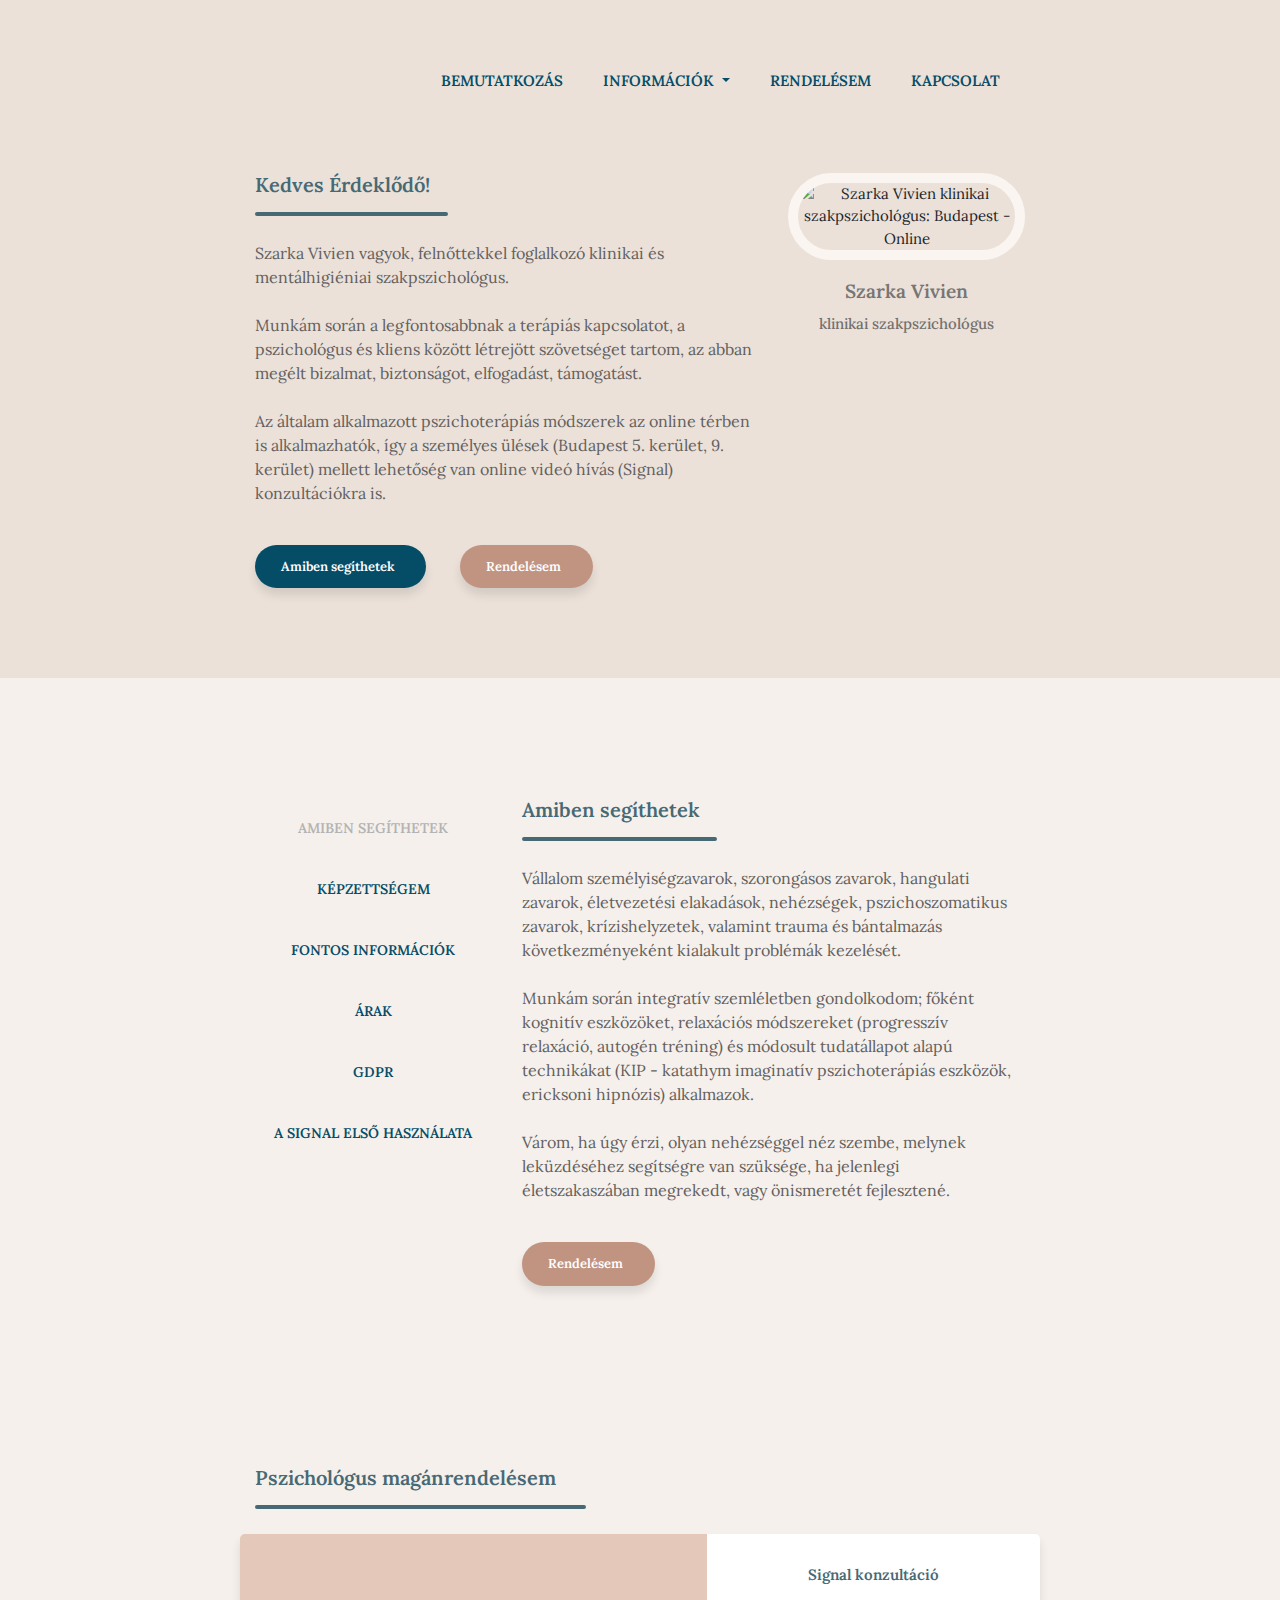
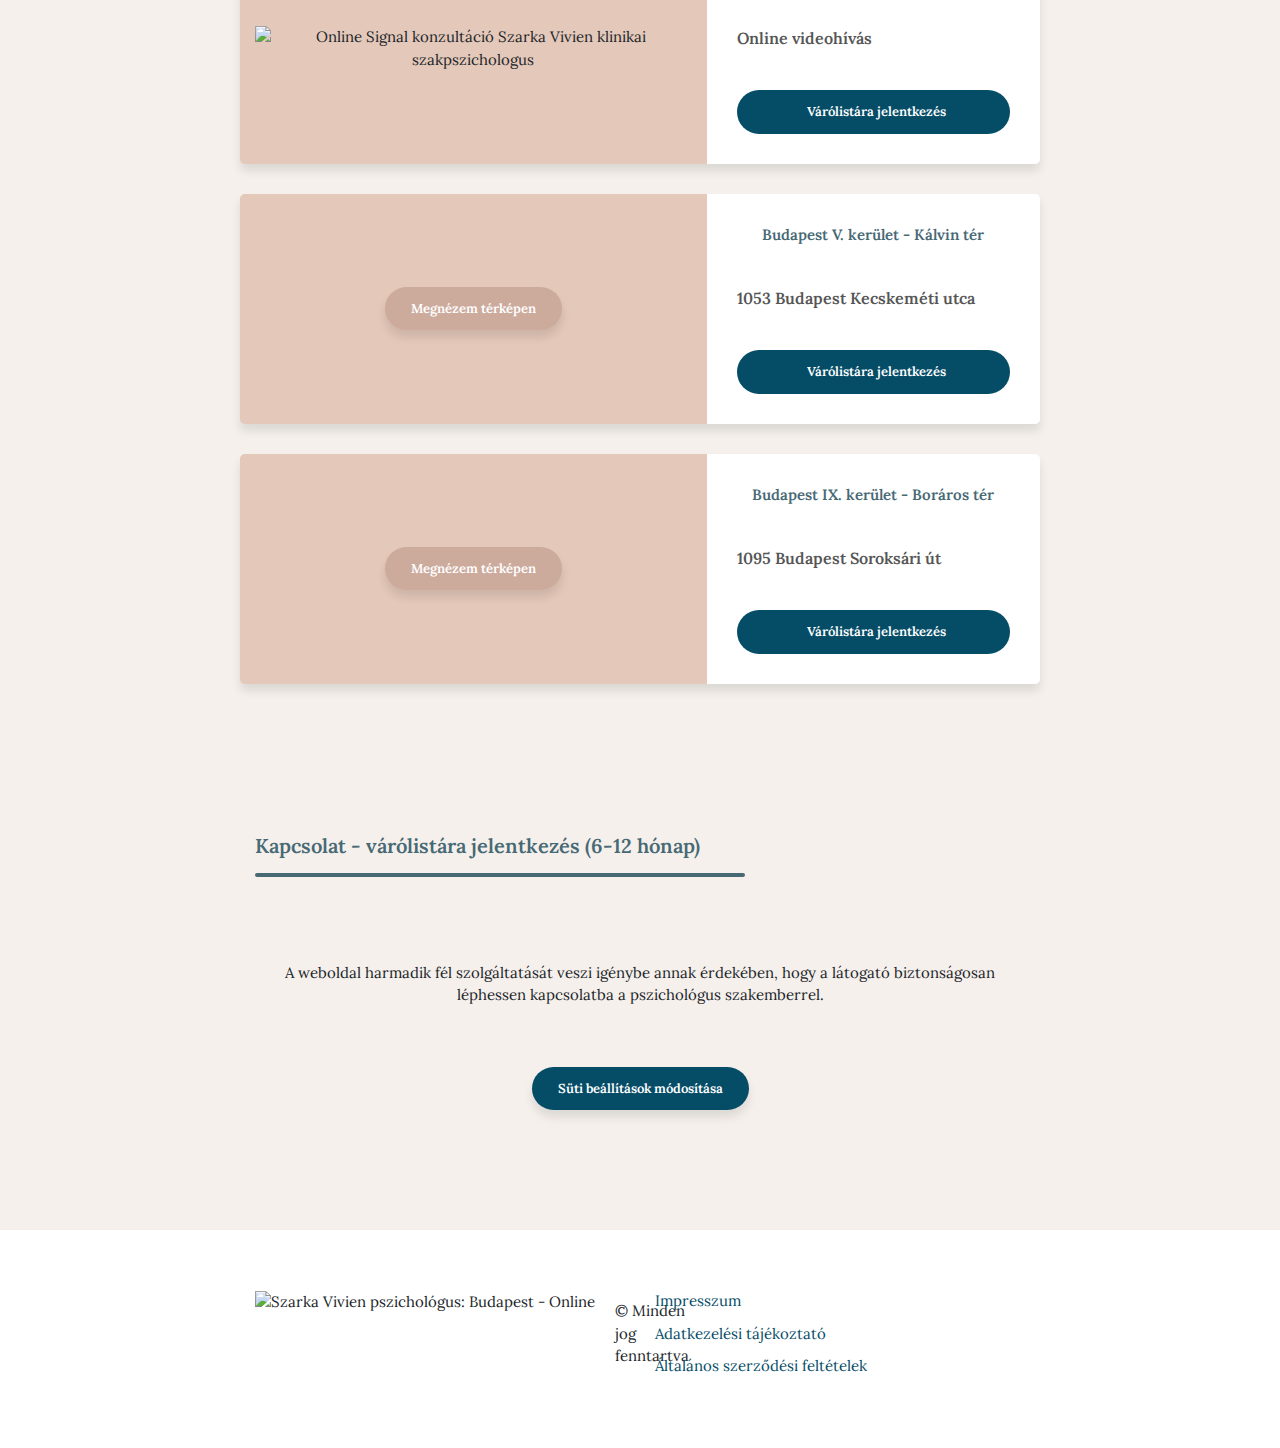
==== index.html @ 71ed97be "fixed signal konzultacio image" ====
<!DOCTYPE html>
<html lang="hu">
    <head>
        <meta charset="UTF-8">
        <meta name="viewport" content="width=device-width, initial-scale=1, maximum-scale=5.0, user-scalable=yes">

        <link rel="icon" href="https://szarkavivien.hu/img/favicon.png?1">
        <link rel="apple-touch-icon" href="https://szarkavivien.hu/img/apple-touch-icon.png">

        <title>Szarka Vivien klinikai szakpszichológus: Online - Budapest</title>
        <meta property="og:url"                content="https://szarkavivien.hu" />
        <meta property="og:type"               content="website" />
        <meta property="og:title"              content="Klinikai szakpszichológus: Online, Budapest V., IX. kerület" />
        <meta property="og:description"        content="Vállalom személyiségzavarok, szorongásos zavarok, hangulati zavarok, életvezetési elakadások, nehézségek, pszichoszomatikus zavarok, krízishelyzetek, valamint trauma és bántalmazás következményeként kialakult problémák kezelését." />
        <meta property="og:image"              content="https://szarkavivien.hu/img/szarka-vivien-klinikai-szakpszichologus.png" />

        <meta name="description" content="Munkám során a legfontosabbnak a terápiás kapcsolatot, a pszichológus és kliens között létrejött szövetséget tartom, az abban megélt bizalmat, biztonságot, elfogadást, támogatást.">

        <!-- link rel="stylesheet" href="https://szarkavivien.hu/css/webpage.css?=1" -->
        <style>
            html {
                font-size: 20px;
                background-color: #F5F0EC;
            }

            body {
                background-color: #F5F0EC!important;
                font-size: 0.75rem!important;
                font-family: 'Lora', serif!important;
            }

            .container {
                max-width: 800px!important;
            }

            .btn {
                font-size: 0.75rem!important;
            }

            .btn-warning {
                color: #ffffff!important;
                background-color: #B98B75!important;
                border: 0!important;
                padding: .6rem 1.3rem!important;
                border-radius: 50px!important;
                font-weight: 600!important;
                position: relative!important;
                z-index: 100;
            }

            .btn-warning:focus {
                box-shadow: 0 0 0 0.2rem rgb(159 131 118 / 50%)!important;
            }


            .btn-primary {
                color: #ffffff!important;
                background-color: #054D67!important;
                border: 0!important;
                padding: .6rem 1.3rem!important;
                border-radius: 50px!important;
                font-weight: 600!important;
                font-size: .65rem!important;
                -webkit-box-shadow: 0px 7px 10px 0px rgba(0,0,0,0.1); 
                box-shadow: 0px 7px 10px 0px rgba(0,0,0,0.1);
                position: relative!important;
                z-index: 100;
            }

            .btn-primary:focus {
                box-shadow: 0 0 0 0.2rem rgb(12 73 96 / 50%)!important;
            }

            .btn-primary object {
                position: relative;
                top: 3px;
                filter: invert(100%) sepia(0%) saturate(7500%) hue-rotate(272deg) brightness(101%) contrast(102%);
            }

            *:focus {
                outline: none!important;
            }

            a object {
                pointer-events: none;
            }

            .btn-secondary {
                color: #ffffff!important;
                background-color: #CCAB9D!important;
                border: 0!important;
                padding: .6rem 1.3rem!important;
                border-radius: 50px!important;
                font-weight: 600!important;
                font-size: .65rem!important;
                -webkit-box-shadow: 0px 7px 10px 0px rgba(0,0,0,0.1); 
                box-shadow: 0px 7px 10px 0px rgba(0,0,0,0.1);
                position: relative!important;
                z-index: 100;
            }

            .btn-secondary.highlighted {
                background-color: #C19482!important;
            }

            .btn-secondary:focus {
                box-shadow: 0 0 0 0.2rem rgb(192 156 141 / 50%)!important;
            }

            .btn-secondary object {
                position: relative;
                top: 3px;
                filter: invert(100%) sepia(0%) saturate(7500%) hue-rotate(272deg) brightness(101%) contrast(102%);
            }


            .available-appointment.alert {
                margin: 0;
                border: 0;
                background-color: #054D67;
                color: #ffffff;
                border-radius: 0;
            }

            .available-appointment.alert a {
                font-size: .65rem!important;
            }

            .available-appointment.alert a object {
                position: relative;
                top: 2px;
                filter: invert(100%) sepia(0%) saturate(7500%) hue-rotate(272deg) brightness(101%) contrast(102%);
            }

            .available-appointment.alert .center-wrapper {
                width: 100%;
            }

            .available-appointment.alert .close,
            .available-appointment.alert .close:hover {
                color: #ffffff;
                padding: 0px;
                position: relative;
            }

            header {
                background-color: #EBE1D9;
            }

            .navbar-light .navbar-toggler {
                color: #054D67!important;
                border: 0!important;
            }

            .navbar-toggler span {
                background-image: url('https://szarkavivien.hu/img/menu.svg')!important;
                width: 26px;
                height: 20px;
                display: block!important;
            }

            .navbar-toggler:focus span,
            .navbar-toggler:focus-visible span {
                opacity: .75;
            }

            .nav-item {
                padding-left: .5rem!important;
                padding-right: .5rem!important;
            }

            .nav-link {
                color: #054D67!important;
                font-weight: 600!important;
                text-transform: uppercase;
                position: relative;
                display: inline-block!important;
            }

            .nav-link.disabled {
                color: #B4B3B2!important;
            }

            .nav-link:focus-visible::before {
                position: absolute;
                bottom: 0;
                left: 0;
                right: 0;
                content: '';
                height: 0.2rem;
                background-color: rgb(12 73 96 / 50%);
                border-radius: 0.1rem;
            }

            .dropdown-menu {
                background-color: #044d67!important;
                border: none!important;
                border-radius: 10px!important;
                -webkit-box-shadow: 0px 7px 10px 0px rgb(0 0 0 / 10%);
                box-shadow: 0px 7px 10px 0px rgb(0 0 0 / 10%);
            }

            .dropdown-menu.show {
                margin-top: 0.5rem;
                margin-bottom: 1rem;
            }

            .dropdown-menu .dropdown-item {
                color: #F5F0EC!important;
                font-weight: 600!important;
                text-transform: uppercase;
                font-size: 0.65rem;
                padding-bottom: .5rem;
                padding-top: .5rem;
            }

            .dropdown-menu .dropdown-item:active,
            .dropdown-menu .dropdown-item:hover,
            .dropdown-menu .dropdown-item:focus {
                color: #044d67!important;
                background-color: #F5F0EC!important;
            }

            h2 {
                font-size: 1rem!important;
                color: #476974;
                font-weight: 600!important;
                display: inline-block;
                margin-bottom: 1rem!important;
            }

            h2::after {
                content: ' ';
                background-color: #476974;
                height: 4px;
                width: 110%;
                border-radius: 2px;
                display: inline-block;
            }

            h2::after {
                content: ' ';
                background-color: #476974;
                height: 4px;
                width: 110%;
                border-radius: 2px;
                display: inline-block;
            }

            h1 {
                font-size: 0.95rem!important;
                color: #787573;
                font-weight: 600!important;
                display: inline-block;
                margin-bottom: .5rem!important;
            }

            h3 {
                font-size: 0.75rem!important;
                color: #73706E;
                font-weight: 500!important;
                display: inline-block;
                margin-bottom: 1rem!important;
            }

            .intro p {
                white-space: break-spaces;
                color: #63605E!important;
                font-size: 0.8rem!important;
            }

            .intro .profile {
                text-align: center;
            }

            .intro img {
                border-radius: 200px;
                border: 10px solid #FAF5F1;
                margin-bottom: 1rem;
            }

            @media (max-width: 440px) {
                .intro a[href="#rendelesem"] {
                    margin-top: 0!important;
                }
            }

            .relative {
                z-index: 1 !important;
                position: relative;
            }

            #bemutatkozas::before {
                content: '';
                background-image: url('https://szarkavivien.hu/img/szarka-vivien-pszichologus-budapest-online-logo.svg');
                background-size: contain;
                background-position: center;
                background-repeat: no-repeat;
                opacity: 0.033;
                position: absolute;
                top: 0;
                left: 0;
                width: 100%;
                height: 100%;
                z-index: 0;
                filter: grayscale(100%);
            }

            .infos p {
                white-space: break-spaces;
                color: #63605E!important;
                font-size: 0.8rem!important;
            }

            .available-appointment-info {
                color: #5BA65E!important;
                font-size: 0.6rem;
                font-weight: 600;
                padding: .6rem 1.3rem!important;
                display: inline-block;
                overflow: hidden;
            }

            .available-appointment-info object {
                position: relative;
                top: 2px;
                filter: invert(58%) sepia(68%) saturate(304%) hue-rotate(73deg) brightness(86%) contrast(89%);
            }

            .infos .navbar-nav {
                text-align: center;
                font-size: 0.7rem;
            }

            .infos .nav-link {
                padding-top: 1rem;
                padding-bottom: 1rem;
            }

            .btn-offices {
                margin-bottom: 60px;
            }

            @media (min-width: 768px) {
                .offices-row {
                    display: block!important;
                }

                .offices-row .col-12 {
                    display: inline!important;
                }
            }

            @media (max-width: 767px) {

                .infos {
                    margin-left: -30px!important;
                    margin-right: -30px!important;
                    padding-left: 0px;
                    padding-right: 0px;
                }

                .info-nav-container {
                    z-index: 20;
                    width: auto!important;
                    max-width: unset!important;
                    overflow-y: hidden;
                    overflow-x: auto;
                    white-space: nowrap;
                    padding-left: 15px!important;
                    padding-right: 15px!important;
                }

                .infos .navbar-nav {
                    display: block;
                    width: auto!important;
                    max-width: unset!important;
                }

                .infos .nav-item {
                    display: inline-block!important;
                    padding-left: 15px!important;
                    padding-right: 15px!important;
                }

                .infos .nav-item:last-child {
                    padding-right: 30px!important;
                }

                .info-container {
                    padding-left: 30px!important;
                    padding-right: 30px!important;
                    z-index: 10;
                }


                .btn-offices {
                    margin-bottom: 20px!important;
                }

                .available-appointment-info {
                    padding-left: 0!important;
                }

                .info-content {
                    margin-top: -200px;
                    padding-top: 200px!important;
                }

                .office > div:first-child {
                    min-height: 200px;
                }

                .office {
                    margin-left: 0!important;
                    margin-right: 0!important;
                }

                #cookieConsentChangeForContact {
                    margin-left: -30px;
                    margin-right: -30px;
                }

                #profile-picture {
                    width: 80%!important;
                    height: auto!important;
                    max-width: 260px!important;
                }
            }

            .info-content {
                margin-top: -60px;
                padding-top: 60px!important;
            }

            .white-space-normal {
                white-space: normal !important;
            }

            .info-content h3 {
                font-size: .9rem!important;
                color: #a97c6a;
                font-weight: 600!important;
                display: inline-block;
                margin-bottom: 1rem!important;
            }

            .map {
                background-size: cover;
                text-align: center;
            }

            .map-v {
                background-image: url(https://szarkavivien.hu/img/kalvin-pszichologus-rendelo-budapest-v-ker-szarka-vivien.webp?1);
            }

            .map-ix {
                background-image: url(https://szarkavivien.hu/img/boraros-pszichologus-rendelo-budapest-ix-ker-szarka-vivien.webp?1);
            }

            .map > div {
                background-color: rgba(212,159,134,0.5);
            }

            .office {
                -webkit-box-shadow: 0px 7px 10px 0px rgba(0,0,0,0.1); 
                box-shadow: 0px 7px 10px 0px rgba(0,0,0,0.1);
                border-radius: 5px;
                overflow: hidden;
            }

            .office-details {
                background-color: #ffffff;
                padding: 30px!important;
            }

            .office-locality {
                color: #476974;
                font-weight: 600;
                text-align: center;
                padding-bottom: 2rem;
            }

            .office-address {
                color: #555555;
                font-size: .8rem;
                font-weight: 600;
                padding-bottom: .5rem;
            }

            .office .available {
                color: #5BA65E!important;
                font-size: 0.6rem;
                font-weight: 600;
                display: inline-block;
                overflow: hidden;
            }

            .office .available object {
                position: relative;
                top: 2px;
                filter: invert(58%) sepia(68%) saturate(304%) hue-rotate(73deg) brightness(86%) contrast(89%);
            }

            #rendelesem {
                margin-top: -60px;
                padding-top: 60px;
            }

            .office .btn-primary {
                -webkit-box-shadow: none;
                box-shadow: none;
            }

            .kapcsolat {
                position: relative;
            }

            #kapcsolat {
                z-index: 20;
                position: relative;
                margin-top: -60px;
                padding-top: 60px;
            }

            .kapcsolat::after {
                content: '';
                position: absolute;
                bottom: 0;
                left: 0;
                right: 0;
                height: 120px;
                background-color: #F5F0EC;
                z-index: 20;
            }

            @media (max-width: 1000px) {
                .kapcsolat::after {
                    height: 0;
                }
            }

            footer {
                background-color: #ffffff;
            }

            footer a {
                color: #054D67;
            }

            .bottom-0 {
                bottom: 0;
            }
        </style>

        <!-- connect to domain of font files -->
        <link rel="preconnect" href="https://fonts.googleapis.com">
        <link rel="preconnect" href="https://fonts.gstatic.com" crossorigin>

        <!-- link rel="stylesheet" href="https://szarkavivien.hu/css/bootstrap.min.css?=1" -->
        <style>
            @charset "UTF-8"; .input-group-text input[type=checkbox],.input-group-text input[type=radio],.list-group-horizontal>.list-group-item.active,dl,h1,h2,h3,h4,h5,h6,ol,p,ul{margin-top:0}address,dl,ol,p,pre,ul{margin-bottom:1rem}body,caption{text-align:left}dd,label{margin-bottom:.5rem}article,aside,figcaption,figure,footer,header,hgroup,legend,main,nav,section{display:block}address,legend{line-height:inherit}progress,sub,sup{vertical-align:baseline}.navbar-expand .navbar-nav-scroll,button,hr,input{overflow:visible}.img-fluid,.img-thumbnail,legend{max-width:100%}.img-fluid,select.form-control[multiple],select.form-control[size],textarea.form-control{height:auto}.btn.focus,.btn:focus,.form-control:focus{box-shadow:0 0 0 .2rem rgba(0,123,255,.25)}.dropdown-menu,.nav,.navbar-nav{list-style:none}.badge,.dropdown-header,.dropdown-item,.dropdown-toggle,.input-group-text,.navbar-brand,.progress-bar{white-space:nowrap}:root{--blue:#007bff;--indigo:#6610f2;--purple:#6f42c1;--pink:#e83e8c;--red:#dc3545;--orange:#fd7e14;--yellow:#ffc107;--green:#28a745;--teal:#20c997;--cyan:#17a2b8;--white:#fff;--gray:#6c757d;--gray-dark:#343a40;--primary:#007bff;--secondary:#6c757d;--success:#28a745;--info:#17a2b8;--warning:#ffc107;--danger:#dc3545;--light:#f8f9fa;--dark:#343a40;--breakpoint-xs:0;--breakpoint-sm:576px;--breakpoint-md:768px;--breakpoint-lg:992px;--breakpoint-xl:1200px;--font-family-sans-serif:-apple-system,BlinkMacSystemFont,"Segoe UI",Roboto,"Helvetica Neue",Arial,"Noto Sans","Liberation Sans",sans-serif,"Apple Color Emoji","Segoe UI Emoji","Segoe UI Symbol","Noto Color Emoji";--font-family-monospace:SFMono-Regular,Menlo,Monaco,Consolas,"Liberation Mono","Courier New",monospace}*,::after,::before{box-sizing:border-box}html{font-family:sans-serif;line-height:1.15;-webkit-text-size-adjust:100%;-webkit-tap-highlight-color:transparent}body{margin:0;font-size:1rem;font-weight:400;line-height:1.5;color:#212529;background-color:#fff}.alert-link,dt,kbd kbd{font-weight:700}[tabindex="-1"]:focus:not(:focus-visible){outline:0!important}abbr[data-original-title],abbr[title]{text-decoration:underline;text-decoration:underline dotted;cursor:help;border-bottom:0;text-decoration-skip-ink:none}.btn:not(:disabled):not(.disabled),[role=button],[type=button]:not(:disabled),[type=reset]:not(:disabled),[type=submit]:not(:disabled),button:not(:disabled),summary{cursor:pointer}address{font-style:normal}.btn-group-toggle>.btn,.btn-group-toggle>.btn-group>.btn,.card-text:last-child,.form-check-label,ol ol,ol ul,ul ol,ul ul{margin-bottom:0}dd{margin-left:0}blockquote,figure{margin:0 0 1rem}b,strong{font-weight:bolder}sub,sup{position:relative;font-size:75%;line-height:0}.btn,img,svg{vertical-align:middle}sub{bottom:-.25em}sup{top:-.5em}a{color:#007bff;text-decoration:none;background-color:transparent}.btn-link:hover,a:hover{color:#0056b3;text-decoration:underline}.btn-link,.btn:hover{text-decoration:none}a:not([href]):not([class]),a:not([href]):not([class]):hover{color:inherit;text-decoration:none}code,kbd,pre,samp{font-family:SFMono-Regular,Menlo,Monaco,Consolas,"Liberation Mono","Courier New",monospace;font-size:1em}pre{margin-top:0;overflow:auto;-ms-overflow-style:scrollbar}img{border-style:none}svg{overflow:hidden}table{border-collapse:collapse}caption{padding-top:.75rem;padding-bottom:.75rem;color:#6c757d;caption-side:bottom}th{text-align:inherit;text-align:-webkit-match-parent}label{display:inline-block}.list-group-flush,button{border-radius:0}.custom-range:focus,button:focus:not(:focus-visible){outline:0}button,input,optgroup,select,textarea{margin:0;font-family:inherit;font-size:inherit;line-height:inherit}button,select{text-transform:none}select{word-wrap:normal}.card,code{word-wrap:break-word}[type=button],[type=reset],[type=submit],button{-webkit-appearance:button}[type=button]::-moz-focus-inner,[type=reset]::-moz-focus-inner,[type=submit]::-moz-focus-inner,button::-moz-focus-inner{padding:0;border-style:none}input[type=checkbox],input[type=radio]{box-sizing:border-box;padding:0}textarea{overflow:auto;resize:vertical}fieldset{min-width:0;padding:0;margin:0;border:0}legend{width:100%;padding:0;margin-bottom:.5rem;font-size:1.5rem;color:inherit;white-space:normal}[type=number]::-webkit-inner-spin-button,[type=number]::-webkit-outer-spin-button{height:auto}[type=search]{outline-offset:-2px;-webkit-appearance:none}[type=search]::-webkit-search-decoration{-webkit-appearance:none}::-webkit-file-upload-button{font:inherit;-webkit-appearance:button}.display-1,.display-2,.display-3,.display-4{line-height:1.2}.custom-range,.custom-select,input[type=date].form-control,input[type=datetime-local].form-control,input[type=month].form-control,input[type=time].form-control{appearance:none}.figure,.list-inline-item,output{display:inline-block}summary{display:list-item}.collapse:not(.show),template{display:none}.d-none,[hidden]{display:none!important}.h1,.h2,.h3,.h4,.h5,.h6,h1,h2,h3,h4,h5,h6{margin-bottom:.5rem;font-weight:500;line-height:1.2}.blockquote,hr{margin-bottom:1rem}.display-1,.display-2,.display-3,.display-4,.lead{font-weight:300}.h1,h1{font-size:2.5rem}.h2,h2{font-size:2rem}.h3,h3{font-size:1.75rem}.h4,h4{font-size:1.5rem}.h5,h5{font-size:1.25rem}.h6,h6{font-size:1rem}.lead{font-size:1.25rem}.display-1{font-size:6rem}.display-2{font-size:5.5rem}.display-3{font-size:4.5rem}.display-4{font-size:3.5rem}.btn,.btn-link,.dropdown-item,.form-control,.small,small{font-weight:400}hr{box-sizing:content-box;height:0;margin-top:1rem;border:0;border-top:1px solid rgba(0,0,0,.1)}.small,small{font-size:80%}code,kbd,pre{font-size:87.5%}.mark,mark{padding:.2em;background-color:#fcf8e3}.list-inline,.list-unstyled{padding-left:0;list-style:none}.bs-popover-auto[x-placement^=left],.bs-popover-left,.list-inline-item:not(:last-child){margin-right:.5rem}.initialism{font-size:90%;text-transform:uppercase}.blockquote{font-size:1.25rem}.blockquote-footer{display:block;font-size:80%;color:#6c757d}.blockquote-footer::before{content:"— "}.img-thumbnail{padding:.25rem;background-color:#fff;border:1px solid #dee2e6;border-radius:.25rem;height:auto}.figure-img{margin-bottom:.5rem;line-height:1}.figure-caption{font-size:90%;color:#6c757d}.alert-heading,a>code,pre code{color:inherit}code{color:#e83e8c}kbd{padding:.2rem .4rem;color:#fff;background-color:#212529;border-radius:.2rem}.table,pre{color:#212529}kbd kbd{padding:0;font-size:100%}pre{display:block}pre code{font-size:inherit;word-break:normal}.pre-scrollable{max-height:340px;overflow-y:scroll}.container,.container-fluid,.container-lg,.container-md,.container-sm,.container-xl{width:100%;padding-right:15px;padding-left:15px;margin-right:auto;margin-left:auto}.row{display:flex;flex-wrap:wrap;margin-right:-15px;margin-left:-15px}.card>hr,.no-gutters{margin-right:0;margin-left:0}.form-control-plaintext.form-control-lg,.form-control-plaintext.form-control-sm,.navbar-nav .nav-link,.no-gutters>.col,.no-gutters>[class*=col-]{padding-right:0;padding-left:0}.col,.col-1,.col-10,.col-11,.col-12,.col-2,.col-3,.col-4,.col-5,.col-6,.col-7,.col-8,.col-9,.col-auto,.col-lg,.col-lg-1,.col-lg-10,.col-lg-11,.col-lg-12,.col-lg-2,.col-lg-3,.col-lg-4,.col-lg-5,.col-lg-6,.col-lg-7,.col-lg-8,.col-lg-9,.col-lg-auto,.col-md,.col-md-1,.col-md-10,.col-md-11,.col-md-12,.col-md-2,.col-md-3,.col-md-4,.col-md-5,.col-md-6,.col-md-7,.col-md-8,.col-md-9,.col-md-auto,.col-sm,.col-sm-1,.col-sm-10,.col-sm-11,.col-sm-12,.col-sm-2,.col-sm-3,.col-sm-4,.col-sm-5,.col-sm-6,.col-sm-7,.col-sm-8,.col-sm-9,.col-sm-auto,.col-xl,.col-xl-1,.col-xl-10,.col-xl-11,.col-xl-12,.col-xl-2,.col-xl-3,.col-xl-4,.col-xl-5,.col-xl-6,.col-xl-7,.col-xl-8,.col-xl-9,.col-xl-auto{position:relative;width:100%;padding-right:15px;padding-left:15px}.col{flex-basis:0;flex-grow:1;max-width:100%}.col-12,.row-cols-1>*{flex:0 0 100%;max-width:100%}.col-6,.row-cols-2>*{flex:0 0 50%;max-width:50%}.col-4,.row-cols-3>*{flex:0 0 33.3333333333%;max-width:33.3333333333%}.col-3,.row-cols-4>*{flex:0 0 25%;max-width:25%}.row-cols-5>*{flex:0 0 20%;max-width:20%}.col-2,.row-cols-6>*{flex:0 0 16.6666666667%;max-width:16.6666666667%}.col-auto{flex:0 0 auto;width:auto;max-width:100%}.col-1{flex:0 0 8.3333333333%;max-width:8.3333333333%}.col-5{flex:0 0 41.6666666667%;max-width:41.6666666667%}.col-7{flex:0 0 58.3333333333%;max-width:58.3333333333%}.col-8{flex:0 0 66.6666666667%;max-width:66.6666666667%}.col-9{flex:0 0 75%;max-width:75%}.col-10{flex:0 0 83.3333333333%;max-width:83.3333333333%}.col-11{flex:0 0 91.6666666667%;max-width:91.6666666667%}.order-first{order:-1}.order-last{order:13}.order-0{order:0}.order-1{order:1}.order-2{order:2}.order-3{order:3}.order-4{order:4}.order-5{order:5}.order-6{order:6}.order-7{order:7}.order-8{order:8}.order-9{order:9}.order-10{order:10}.order-11{order:11}.order-12{order:12}.offset-1{margin-left:8.3333333333%}.offset-2{margin-left:16.6666666667%}.offset-3{margin-left:25%}.offset-4{margin-left:33.3333333333%}.offset-5{margin-left:41.6666666667%}.offset-6{margin-left:50%}.offset-7{margin-left:58.3333333333%}.offset-8{margin-left:66.6666666667%}.offset-9{margin-left:75%}.offset-10{margin-left:83.3333333333%}.offset-11{margin-left:91.6666666667%}.table{width:100%;margin-bottom:1rem}.table td,.table th{padding:.75rem;vertical-align:top;border-top:1px solid #dee2e6}.table thead th{vertical-align:bottom;border-bottom:2px solid #dee2e6}.table tbody+tbody{border-top:2px solid #dee2e6}.table-sm td,.table-sm th{padding:.3rem}.table-bordered,.table-bordered td,.table-bordered th{border:1px solid #dee2e6}.table-bordered thead td,.table-bordered thead th{border-bottom-width:2px}.table-borderless tbody+tbody,.table-borderless td,.table-borderless th,.table-borderless thead th,.table-dark.table-bordered,.table-responsive>.table-bordered{border:0}.table-striped tbody tr:nth-of-type(odd){background-color:rgba(0,0,0,.05)}.table-hover tbody tr:hover{color:#212529;background-color:rgba(0,0,0,.075)}.table-primary,.table-primary>td,.table-primary>th{background-color:#b8daff}.table-primary tbody+tbody,.table-primary td,.table-primary th,.table-primary thead th{border-color:#7abaff}.table-hover .table-primary:hover,.table-hover .table-primary:hover>td,.table-hover .table-primary:hover>th{background-color:#9fcdff}.table-secondary,.table-secondary>td,.table-secondary>th{background-color:#d6d8db}.table-secondary tbody+tbody,.table-secondary td,.table-secondary th,.table-secondary thead th{border-color:#b3b7bb}.table-hover .table-secondary:hover,.table-hover .table-secondary:hover>td,.table-hover .table-secondary:hover>th{background-color:#c8cbcf}.table-success,.table-success>td,.table-success>th{background-color:#c3e6cb}.table-success tbody+tbody,.table-success td,.table-success th,.table-success thead th{border-color:#8fd19e}.table-hover .table-success:hover,.table-hover .table-success:hover>td,.table-hover .table-success:hover>th{background-color:#b1dfbb}.table-info,.table-info>td,.table-info>th{background-color:#bee5eb}.table-info tbody+tbody,.table-info td,.table-info th,.table-info thead th{border-color:#86cfda}.table-hover .table-info:hover,.table-hover .table-info:hover>td,.table-hover .table-info:hover>th{background-color:#abdde5}.table-warning,.table-warning>td,.table-warning>th{background-color:#ffeeba}.table-warning tbody+tbody,.table-warning td,.table-warning th,.table-warning thead th{border-color:#ffdf7e}.table-hover .table-warning:hover,.table-hover .table-warning:hover>td,.table-hover .table-warning:hover>th{background-color:#ffe8a1}.table-danger,.table-danger>td,.table-danger>th{background-color:#f5c6cb}.table-danger tbody+tbody,.table-danger td,.table-danger th,.table-danger thead th{border-color:#ed969e}.table-hover .table-danger:hover,.table-hover .table-danger:hover>td,.table-hover .table-danger:hover>th{background-color:#f1b0b7}.table-light,.table-light>td,.table-light>th{background-color:#fdfdfe}.table-light tbody+tbody,.table-light td,.table-light th,.table-light thead th{border-color:#fbfcfc}.table-hover .table-light:hover,.table-hover .table-light:hover>td,.table-hover .table-light:hover>th{background-color:#ececf6}.table-dark,.table-dark>td,.table-dark>th{background-color:#c6c8ca}.table-dark tbody+tbody,.table-dark td,.table-dark th,.table-dark thead th{border-color:#95999c}.table .thead-dark th,.table-dark td,.table-dark th,.table-dark thead th{border-color:#454d55}.table-hover .table-dark:hover,.table-hover .table-dark:hover>td,.table-hover .table-dark:hover>th{background-color:#b9bbbe}.table-active,.table-active>td,.table-active>th,.table-hover .table-active:hover,.table-hover .table-active:hover>td,.table-hover .table-active:hover>th{background-color:rgba(0,0,0,.075)}.badge-dark,.table .thead-dark th,.table-dark{background-color:#343a40;color:#fff}.table .thead-light th{color:#495057;background-color:#e9ecef;border-color:#dee2e6}.table-dark.table-striped tbody tr:nth-of-type(odd){background-color:rgba(255,255,255,.05)}.table-dark.table-hover tbody tr:hover{color:#fff;background-color:rgba(255,255,255,.075)}.table-responsive{display:block;width:100%;overflow-x:auto;-webkit-overflow-scrolling:touch}.form-control{display:block;width:100%;height:calc(1.5em + .75rem + 2px);padding:.375rem .75rem;font-size:1rem;line-height:1.5;color:#495057;background-color:#fff;background-clip:padding-box;border:1px solid #ced4da;border-radius:.25rem;transition:border-color .15s ease-in-out,box-shadow .15s ease-in-out}.form-control::-ms-expand{background-color:transparent;border:0}.form-control:-moz-focusring{color:transparent;text-shadow:0 0 0 #495057}.form-control:focus{color:#495057;background-color:#fff;border-color:#80bdff;outline:0}.form-control::placeholder{color:#6c757d;opacity:1}.form-control:disabled,.form-control[readonly]{background-color:#e9ecef;opacity:1}select.form-control:focus::-ms-value{color:#495057;background-color:#fff}.btn-block,.form-control-file,.form-control-range{display:block;width:100%}.col-form-label{padding-top:calc(.375rem + 1px);padding-bottom:calc(.375rem + 1px);margin-bottom:0;font-size:inherit;line-height:1.5}.col-form-label-lg{padding-top:calc(.5rem + 1px);padding-bottom:calc(.5rem + 1px);font-size:1.25rem;line-height:1.5}.col-form-label-sm{padding-top:calc(.25rem + 1px);padding-bottom:calc(.25rem + 1px);font-size:.875rem;line-height:1.5}.form-control-plaintext{display:block;width:100%;padding:.375rem 0;margin-bottom:0;font-size:1rem;line-height:1.5;color:#212529;background-color:transparent;border:solid transparent;border-width:1px 0}.form-control-sm{height:calc(1.5em + .5rem + 2px);padding:.25rem .5rem;font-size:.875rem;line-height:1.5;border-radius:.2rem}.form-control-lg{height:calc(1.5em + 1rem + 2px);padding:.5rem 1rem;font-size:1.25rem;line-height:1.5;border-radius:.3rem}.form-group{margin-bottom:1rem}.form-text{display:block;margin-top:.25rem}.form-row{display:flex;flex-wrap:wrap;margin-right:-5px;margin-left:-5px}.form-row>.col,.form-row>[class*=col-]{padding-right:5px;padding-left:5px}.form-check{position:relative;display:block;padding-left:1.25rem}.form-check-input{position:absolute;margin-top:.3rem;margin-left:-1.25rem}.breadcrumb-item.active,.custom-control-input:disabled~.custom-control-label,.custom-control-input[disabled]~.custom-control-label,.form-check-input:disabled~.form-check-label,.form-check-input[disabled]~.form-check-label{color:#6c757d}.form-check-inline{display:inline-flex;align-items:center;padding-left:0;margin-right:.75rem}.invalid-tooltip,.valid-tooltip{position:absolute;z-index:5;display:none;max-width:100%;padding:.25rem .5rem;border-radius:.25rem;line-height:1.5;top:100%;left:0}.form-check-inline .form-check-input{position:static;margin-top:0;margin-right:.3125rem;margin-left:0}.valid-feedback{display:none;width:100%;margin-top:.25rem;font-size:80%;color:#28a745}.valid-tooltip{margin-top:.1rem;font-size:.875rem;color:#fff;background-color:rgba(40,167,69,.9)}.form-row>.col>.invalid-tooltip,.form-row>.col>.valid-tooltip,.form-row>[class*=col-]>.invalid-tooltip,.form-row>[class*=col-]>.valid-tooltip{left:5px}.is-valid~.valid-feedback,.is-valid~.valid-tooltip,.was-validated :valid~.valid-feedback,.was-validated :valid~.valid-tooltip{display:block}.form-control.is-valid,.was-validated .form-control:valid{border-color:#28a745;padding-right:calc(1.5em + .75rem);background-image:url("data:image/svg+xml,%3csvg xmlns='http://www.w3.org/2000/svg' width='8' height='8' viewBox='0 0 8 8'%3e%3cpath fill='%2328a745' d='M2.3 6.73L.6 4.53c-.4-1.04.46-1.4 1.1-.8l1.1 1.4 3.4-3.8c.6-.63 1.6-.27 1.2.7l-4 4.6c-.43.5-.8.4-1.1.1z'/%3e%3c/svg%3e");background-repeat:no-repeat;background-position:right calc(.375em + .1875rem) center;background-size:calc(.75em + .375rem) calc(.75em + .375rem)}.form-control.is-valid:focus,.was-validated .form-control:valid:focus{border-color:#28a745;box-shadow:0 0 0 .2rem rgba(40,167,69,.25)}.was-validated textarea.form-control:valid,textarea.form-control.is-valid{padding-right:calc(1.5em + .75rem);background-position:top calc(.375em + .1875rem) right calc(.375em + .1875rem)}.custom-select.is-valid,.was-validated .custom-select:valid{border-color:#28a745;padding-right:calc(.75em + 2.3125rem);background:url("data:image/svg+xml,%3csvg xmlns='http://www.w3.org/2000/svg' width='4' height='5' viewBox='0 0 4 5'%3e%3cpath fill='%23343a40' d='M2 0L0 2h4zm0 5L0 3h4z'/%3e%3c/svg%3e") right .75rem center/8px 10px no-repeat,url("data:image/svg+xml,%3csvg xmlns='http://www.w3.org/2000/svg' width='8' height='8' viewBox='0 0 8 8'%3e%3cpath fill='%2328a745' d='M2.3 6.73L.6 4.53c-.4-1.04.46-1.4 1.1-.8l1.1 1.4 3.4-3.8c.6-.63 1.6-.27 1.2.7l-4 4.6c-.43.5-.8.4-1.1.1z'/%3e%3c/svg%3e") center right 1.75rem/calc(.75em + .375rem) calc(.75em + .375rem) no-repeat #fff}.custom-select.is-valid:focus,.was-validated .custom-select:valid:focus{border-color:#28a745;box-shadow:0 0 0 .2rem rgba(40,167,69,.25)}.form-check-input.is-valid~.form-check-label,.was-validated .form-check-input:valid~.form-check-label{color:#28a745}.form-check-input.is-valid~.valid-feedback,.form-check-input.is-valid~.valid-tooltip,.was-validated .form-check-input:valid~.valid-feedback,.was-validated .form-check-input:valid~.valid-tooltip{display:block}.custom-control-input.is-valid~.custom-control-label,.was-validated .custom-control-input:valid~.custom-control-label{color:#28a745}.custom-control-input.is-valid~.custom-control-label::before,.was-validated .custom-control-input:valid~.custom-control-label::before{border-color:#28a745}.custom-control-input.is-valid:checked~.custom-control-label::before,.was-validated .custom-control-input:valid:checked~.custom-control-label::before{border-color:#34ce57;background-color:#34ce57}.custom-control-input.is-valid:focus~.custom-control-label::before,.was-validated .custom-control-input:valid:focus~.custom-control-label::before{box-shadow:0 0 0 .2rem rgba(40,167,69,.25)}.custom-control-input.is-valid:focus:not(:checked)~.custom-control-label::before,.was-validated .custom-control-input:valid:focus:not(:checked)~.custom-control-label::before{border-color:#28a745}.custom-file-input.is-valid~.custom-file-label,.was-validated .custom-file-input:valid~.custom-file-label{border-color:#28a745}.custom-file-input.is-valid:focus~.custom-file-label,.was-validated .custom-file-input:valid:focus~.custom-file-label{border-color:#28a745;box-shadow:0 0 0 .2rem rgba(40,167,69,.25)}.invalid-feedback{display:none;width:100%;margin-top:.25rem;font-size:80%;color:#dc3545}.invalid-tooltip{margin-top:.1rem;font-size:.875rem;color:#fff;background-color:rgba(220,53,69,.9)}.carousel,.collapsing,.dropdown,.dropleft,.dropright,.dropup{position:relative}.is-invalid~.invalid-feedback,.is-invalid~.invalid-tooltip,.was-validated :invalid~.invalid-feedback,.was-validated :invalid~.invalid-tooltip{display:block}.form-control.is-invalid,.was-validated .form-control:invalid{border-color:#dc3545;padding-right:calc(1.5em + .75rem);background-image:url("data:image/svg+xml,%3csvg xmlns='http://www.w3.org/2000/svg' width='12' height='12' fill='none' stroke='%23dc3545' viewBox='0 0 12 12'%3e%3ccircle cx='6' cy='6' r='4.5'/%3e%3cpath stroke-linejoin='round' d='M5.8 3.6h.4L6 6.5z'/%3e%3ccircle cx='6' cy='8.2' r='.6' fill='%23dc3545' stroke='none'/%3e%3c/svg%3e");background-repeat:no-repeat;background-position:right calc(.375em + .1875rem) center;background-size:calc(.75em + .375rem) calc(.75em + .375rem)}.form-control.is-invalid:focus,.was-validated .form-control:invalid:focus{border-color:#dc3545;box-shadow:0 0 0 .2rem rgba(220,53,69,.25)}.was-validated textarea.form-control:invalid,textarea.form-control.is-invalid{padding-right:calc(1.5em + .75rem);background-position:top calc(.375em + .1875rem) right calc(.375em + .1875rem)}.custom-select.is-invalid,.was-validated .custom-select:invalid{border-color:#dc3545;padding-right:calc(.75em + 2.3125rem);background:url("data:image/svg+xml,%3csvg xmlns='http://www.w3.org/2000/svg' width='4' height='5' viewBox='0 0 4 5'%3e%3cpath fill='%23343a40' d='M2 0L0 2h4zm0 5L0 3h4z'/%3e%3c/svg%3e") right .75rem center/8px 10px no-repeat,url("data:image/svg+xml,%3csvg xmlns='http://www.w3.org/2000/svg' width='12' height='12' fill='none' stroke='%23dc3545' viewBox='0 0 12 12'%3e%3ccircle cx='6' cy='6' r='4.5'/%3e%3cpath stroke-linejoin='round' d='M5.8 3.6h.4L6 6.5z'/%3e%3ccircle cx='6' cy='8.2' r='.6' fill='%23dc3545' stroke='none'/%3e%3c/svg%3e") center right 1.75rem/calc(.75em + .375rem) calc(.75em + .375rem) no-repeat #fff}.custom-select.is-invalid:focus,.was-validated .custom-select:invalid:focus{border-color:#dc3545;box-shadow:0 0 0 .2rem rgba(220,53,69,.25)}.form-check-input.is-invalid~.form-check-label,.was-validated .form-check-input:invalid~.form-check-label{color:#dc3545}.form-check-input.is-invalid~.invalid-feedback,.form-check-input.is-invalid~.invalid-tooltip,.was-validated .form-check-input:invalid~.invalid-feedback,.was-validated .form-check-input:invalid~.invalid-tooltip{display:block}.custom-control-input.is-invalid~.custom-control-label,.was-validated .custom-control-input:invalid~.custom-control-label{color:#dc3545}.custom-control-input.is-invalid~.custom-control-label::before,.was-validated .custom-control-input:invalid~.custom-control-label::before{border-color:#dc3545}.custom-control-input.is-invalid:checked~.custom-control-label::before,.was-validated .custom-control-input:invalid:checked~.custom-control-label::before{border-color:#e4606d;background-color:#e4606d}.custom-checkbox .custom-control-input:disabled:checked~.custom-control-label::before,.custom-radio .custom-control-input:disabled:checked~.custom-control-label::before,.custom-switch .custom-control-input:disabled:checked~.custom-control-label::before{background-color:rgba(0,123,255,.5)}.custom-control-input.is-invalid:focus~.custom-control-label::before,.was-validated .custom-control-input:invalid:focus~.custom-control-label::before{box-shadow:0 0 0 .2rem rgba(220,53,69,.25)}.custom-control-input.is-invalid:focus:not(:checked)~.custom-control-label::before,.was-validated .custom-control-input:invalid:focus:not(:checked)~.custom-control-label::before{border-color:#dc3545}.custom-file-input.is-invalid~.custom-file-label,.was-validated .custom-file-input:invalid~.custom-file-label{border-color:#dc3545}.custom-file-input.is-invalid:focus~.custom-file-label,.was-validated .custom-file-input:invalid:focus~.custom-file-label{border-color:#dc3545;box-shadow:0 0 0 .2rem rgba(220,53,69,.25)}.form-inline{display:flex;flex-flow:row wrap;align-items:center}.btn-group-vertical>.btn,.btn-group-vertical>.btn-group,.form-inline .form-check,input[type=button].btn-block,input[type=reset].btn-block,input[type=submit].btn-block{width:100%}.btn{display:inline-block;color:#212529;text-align:center;user-select:none;background-color:transparent;border:1px solid transparent;padding:.375rem .75rem;font-size:1rem;line-height:1.5;border-radius:.25rem;transition:color .15s ease-in-out,background-color .15s ease-in-out,border-color .15s ease-in-out,box-shadow .15s ease-in-out}.btn:hover{color:#212529}.btn.focus,.btn:focus{outline:0}.btn-primary.focus,.btn-primary:focus,.btn-primary:not(:disabled):not(.disabled).active:focus,.btn-primary:not(:disabled):not(.disabled):active:focus,.show>.btn-primary.dropdown-toggle:focus{box-shadow:0 0 0 .2rem rgba(38,143,255,.5)}.btn.disabled,.btn:disabled{opacity:.65}a.btn.disabled,a.close.disabled,fieldset:disabled a.btn{pointer-events:none}.btn-outline-primary:hover,.btn-outline-primary:not(:disabled):not(.disabled).active,.btn-outline-primary:not(:disabled):not(.disabled):active,.btn-primary,.btn-primary.disabled,.btn-primary:disabled,.show>.btn-outline-primary.dropdown-toggle{color:#fff;background-color:#007bff;border-color:#007bff}.btn-primary.focus,.btn-primary:focus,.btn-primary:hover{background-color:#0069d9;border-color:#0062cc;color:#fff}.btn-primary:not(:disabled):not(.disabled).active,.btn-primary:not(:disabled):not(.disabled):active,.show>.btn-primary.dropdown-toggle{color:#fff;background-color:#0062cc;border-color:#005cbf}.btn-secondary.focus,.btn-secondary:focus,.btn-secondary:not(:disabled):not(.disabled).active:focus,.btn-secondary:not(:disabled):not(.disabled):active:focus,.show>.btn-secondary.dropdown-toggle:focus{box-shadow:0 0 0 .2rem rgba(130,138,145,.5)}.btn-outline-secondary:hover,.btn-outline-secondary:not(:disabled):not(.disabled).active,.btn-outline-secondary:not(:disabled):not(.disabled):active,.btn-secondary,.btn-secondary.disabled,.btn-secondary:disabled,.show>.btn-outline-secondary.dropdown-toggle{color:#fff;background-color:#6c757d;border-color:#6c757d}.btn-secondary.focus,.btn-secondary:focus,.btn-secondary:hover{background-color:#5a6268;border-color:#545b62;color:#fff}.btn-secondary:not(:disabled):not(.disabled).active,.btn-secondary:not(:disabled):not(.disabled):active,.show>.btn-secondary.dropdown-toggle{color:#fff;background-color:#545b62;border-color:#4e555b}.btn-success.focus,.btn-success:focus,.btn-success:not(:disabled):not(.disabled).active:focus,.btn-success:not(:disabled):not(.disabled):active:focus,.show>.btn-success.dropdown-toggle:focus{box-shadow:0 0 0 .2rem rgba(72,180,97,.5)}.btn-outline-success:hover,.btn-outline-success:not(:disabled):not(.disabled).active,.btn-outline-success:not(:disabled):not(.disabled):active,.btn-success,.btn-success.disabled,.btn-success:disabled,.show>.btn-outline-success.dropdown-toggle{color:#fff;background-color:#28a745;border-color:#28a745}.btn-success.focus,.btn-success:focus,.btn-success:hover{background-color:#218838;border-color:#1e7e34;color:#fff}.btn-success:not(:disabled):not(.disabled).active,.btn-success:not(:disabled):not(.disabled):active,.show>.btn-success.dropdown-toggle{color:#fff;background-color:#1e7e34;border-color:#1c7430}.btn-info.focus,.btn-info:focus,.btn-info:not(:disabled):not(.disabled).active:focus,.btn-info:not(:disabled):not(.disabled):active:focus,.show>.btn-info.dropdown-toggle:focus{box-shadow:0 0 0 .2rem rgba(58,176,195,.5)}.btn-info,.btn-info.disabled,.btn-info:disabled,.btn-outline-info:hover,.btn-outline-info:not(:disabled):not(.disabled).active,.btn-outline-info:not(:disabled):not(.disabled):active,.show>.btn-outline-info.dropdown-toggle{color:#fff;background-color:#17a2b8;border-color:#17a2b8}.btn-info.focus,.btn-info:focus,.btn-info:hover{background-color:#138496;border-color:#117a8b;color:#fff}.btn-info:not(:disabled):not(.disabled).active,.btn-info:not(:disabled):not(.disabled):active,.show>.btn-info.dropdown-toggle{color:#fff;background-color:#117a8b;border-color:#10707f}.btn-warning.focus,.btn-warning:focus,.btn-warning:not(:disabled):not(.disabled).active:focus,.btn-warning:not(:disabled):not(.disabled):active:focus,.show>.btn-warning.dropdown-toggle:focus{box-shadow:0 0 0 .2rem rgba(222,170,12,.5)}.btn-outline-warning:hover,.btn-outline-warning:not(:disabled):not(.disabled).active,.btn-outline-warning:not(:disabled):not(.disabled):active,.btn-warning,.btn-warning.disabled,.btn-warning:disabled,.show>.btn-outline-warning.dropdown-toggle{color:#212529;background-color:#ffc107;border-color:#ffc107}.btn-warning.focus,.btn-warning:focus,.btn-warning:hover{background-color:#e0a800;border-color:#d39e00;color:#212529}.btn-warning:not(:disabled):not(.disabled).active,.btn-warning:not(:disabled):not(.disabled):active,.show>.btn-warning.dropdown-toggle{color:#212529;background-color:#d39e00;border-color:#c69500}.btn-danger.focus,.btn-danger:focus,.btn-danger:not(:disabled):not(.disabled).active:focus,.btn-danger:not(:disabled):not(.disabled):active:focus,.show>.btn-danger.dropdown-toggle:focus{box-shadow:0 0 0 .2rem rgba(225,83,97,.5)}.btn-danger,.btn-danger.disabled,.btn-danger:disabled,.btn-outline-danger:hover,.btn-outline-danger:not(:disabled):not(.disabled).active,.btn-outline-danger:not(:disabled):not(.disabled):active,.show>.btn-outline-danger.dropdown-toggle{color:#fff;background-color:#dc3545;border-color:#dc3545}.btn-danger.focus,.btn-danger:focus,.btn-danger:hover{background-color:#c82333;border-color:#bd2130;color:#fff}.btn-danger:not(:disabled):not(.disabled).active,.btn-danger:not(:disabled):not(.disabled):active,.show>.btn-danger.dropdown-toggle{color:#fff;background-color:#bd2130;border-color:#b21f2d}.btn-light.focus,.btn-light:focus,.btn-light:not(:disabled):not(.disabled).active:focus,.btn-light:not(:disabled):not(.disabled):active:focus,.show>.btn-light.dropdown-toggle:focus{box-shadow:0 0 0 .2rem rgba(216,217,219,.5)}.btn-light,.btn-light.disabled,.btn-light:disabled,.btn-outline-light:hover,.btn-outline-light:not(:disabled):not(.disabled).active,.btn-outline-light:not(:disabled):not(.disabled):active,.show>.btn-outline-light.dropdown-toggle{color:#212529;background-color:#f8f9fa;border-color:#f8f9fa}.btn-light.focus,.btn-light:focus,.btn-light:hover{background-color:#e2e6ea;border-color:#dae0e5;color:#212529}.btn-light:not(:disabled):not(.disabled).active,.btn-light:not(:disabled):not(.disabled):active,.show>.btn-light.dropdown-toggle{color:#212529;background-color:#dae0e5;border-color:#d3d9df}.btn-dark.focus,.btn-dark:focus,.btn-dark:not(:disabled):not(.disabled).active:focus,.btn-dark:not(:disabled):not(.disabled):active:focus,.show>.btn-dark.dropdown-toggle:focus{box-shadow:0 0 0 .2rem rgba(82,88,93,.5)}.btn-dark,.btn-dark.disabled,.btn-dark:disabled,.btn-outline-dark:hover,.btn-outline-dark:not(:disabled):not(.disabled).active,.btn-outline-dark:not(:disabled):not(.disabled):active,.show>.btn-outline-dark.dropdown-toggle{color:#fff;background-color:#343a40;border-color:#343a40}.btn-dark.focus,.btn-dark:focus,.btn-dark:hover{background-color:#23272b;border-color:#1d2124;color:#fff}.btn-dark:not(:disabled):not(.disabled).active,.btn-dark:not(:disabled):not(.disabled):active,.show>.btn-dark.dropdown-toggle{color:#fff;background-color:#1d2124;border-color:#171a1d}.btn-outline-primary{color:#007bff;border-color:#007bff}.btn-outline-primary.focus,.btn-outline-primary:focus,.btn-outline-primary:not(:disabled):not(.disabled).active:focus,.btn-outline-primary:not(:disabled):not(.disabled):active:focus,.show>.btn-outline-primary.dropdown-toggle:focus{box-shadow:0 0 0 .2rem rgba(0,123,255,.5)}.btn-outline-primary.disabled,.btn-outline-primary:disabled{color:#007bff;background-color:transparent}.btn-outline-secondary{color:#6c757d;border-color:#6c757d}.btn-outline-secondary.focus,.btn-outline-secondary:focus,.btn-outline-secondary:not(:disabled):not(.disabled).active:focus,.btn-outline-secondary:not(:disabled):not(.disabled):active:focus,.show>.btn-outline-secondary.dropdown-toggle:focus{box-shadow:0 0 0 .2rem rgba(108,117,125,.5)}.btn-outline-secondary.disabled,.btn-outline-secondary:disabled{color:#6c757d;background-color:transparent}.btn-outline-success{color:#28a745;border-color:#28a745}.btn-outline-success.focus,.btn-outline-success:focus,.btn-outline-success:not(:disabled):not(.disabled).active:focus,.btn-outline-success:not(:disabled):not(.disabled):active:focus,.show>.btn-outline-success.dropdown-toggle:focus{box-shadow:0 0 0 .2rem rgba(40,167,69,.5)}.btn-outline-success.disabled,.btn-outline-success:disabled{color:#28a745;background-color:transparent}.btn-outline-info{color:#17a2b8;border-color:#17a2b8}.btn-outline-info.focus,.btn-outline-info:focus,.btn-outline-info:not(:disabled):not(.disabled).active:focus,.btn-outline-info:not(:disabled):not(.disabled):active:focus,.show>.btn-outline-info.dropdown-toggle:focus{box-shadow:0 0 0 .2rem rgba(23,162,184,.5)}.btn-outline-info.disabled,.btn-outline-info:disabled{color:#17a2b8;background-color:transparent}.btn-outline-warning{color:#ffc107;border-color:#ffc107}.btn-outline-warning.focus,.btn-outline-warning:focus,.btn-outline-warning:not(:disabled):not(.disabled).active:focus,.btn-outline-warning:not(:disabled):not(.disabled):active:focus,.show>.btn-outline-warning.dropdown-toggle:focus{box-shadow:0 0 0 .2rem rgba(255,193,7,.5)}.btn-outline-warning.disabled,.btn-outline-warning:disabled{color:#ffc107;background-color:transparent}.btn-outline-danger{color:#dc3545;border-color:#dc3545}.btn-outline-danger.focus,.btn-outline-danger:focus,.btn-outline-danger:not(:disabled):not(.disabled).active:focus,.btn-outline-danger:not(:disabled):not(.disabled):active:focus,.show>.btn-outline-danger.dropdown-toggle:focus{box-shadow:0 0 0 .2rem rgba(220,53,69,.5)}.btn-outline-danger.disabled,.btn-outline-danger:disabled{color:#dc3545;background-color:transparent}.btn-outline-light{color:#f8f9fa;border-color:#f8f9fa}.btn-outline-light.focus,.btn-outline-light:focus,.btn-outline-light:not(:disabled):not(.disabled).active:focus,.btn-outline-light:not(:disabled):not(.disabled):active:focus,.show>.btn-outline-light.dropdown-toggle:focus{box-shadow:0 0 0 .2rem rgba(248,249,250,.5)}.btn-outline-light.disabled,.btn-outline-light:disabled{color:#f8f9fa;background-color:transparent}.btn-outline-dark{color:#343a40;border-color:#343a40}.dropdown-toggle::after,.dropup .dropdown-toggle::after{vertical-align:.255em;content:"";border-right:.3em solid transparent;border-left:.3em solid transparent;display:inline-block}.btn-outline-dark.focus,.btn-outline-dark:focus,.btn-outline-dark:not(:disabled):not(.disabled).active:focus,.btn-outline-dark:not(:disabled):not(.disabled):active:focus,.show>.btn-outline-dark.dropdown-toggle:focus{box-shadow:0 0 0 .2rem rgba(52,58,64,.5)}.btn-outline-dark.disabled,.btn-outline-dark:disabled{color:#343a40;background-color:transparent}.btn-link{color:#007bff}.btn-link.focus,.btn-link:focus{text-decoration:underline}.btn-link.disabled,.btn-link:disabled{color:#6c757d;pointer-events:none}.btn-group-lg>.btn,.btn-lg,.input-group-lg>.custom-select,.input-group-lg>.form-control,.input-group-lg>.input-group-append>.btn,.input-group-lg>.input-group-append>.input-group-text,.input-group-lg>.input-group-prepend>.btn,.input-group-lg>.input-group-prepend>.input-group-text{padding:.5rem 1rem;font-size:1.25rem;line-height:1.5;border-radius:.3rem}.btn-group-sm>.btn,.btn-sm,.input-group-sm>.custom-select,.input-group-sm>.form-control,.input-group-sm>.input-group-append>.btn,.input-group-sm>.input-group-append>.input-group-text,.input-group-sm>.input-group-prepend>.btn,.input-group-sm>.input-group-prepend>.input-group-text{padding:.25rem .5rem;font-size:.875rem;line-height:1.5;border-radius:.2rem}.bs-popover-auto[x-placement^=bottom],.bs-popover-bottom,.btn-block+.btn-block{margin-top:.5rem}.fade{transition:opacity .15s linear}.fade:not(.show),.modal-backdrop.fade{opacity:0}.collapsing{height:0;overflow:hidden;transition:height .35s}.dropdown-toggle::after{margin-left:.255em;border-top:.3em solid;border-bottom:0}.dropdown-toggle-split::after,.dropdown-toggle:empty::after,.dropleft .dropdown-toggle:empty::after,.dropright .dropdown-toggle-split::after,.dropright .dropdown-toggle:empty::after,.dropup .dropdown-toggle-split::after,.dropup .dropdown-toggle:empty::after{margin-left:0}.dropdown-menu{position:absolute;top:100%;left:0;z-index:1000;display:none;float:left;min-width:10rem;padding:.5rem 0;margin:.125rem 0 0;font-size:1rem;color:#212529;text-align:left;background-color:#fff;background-clip:padding-box;border:1px solid rgba(0,0,0,.15);border-radius:.25rem}.dropdown-menu-left{right:auto;left:0}.dropdown-menu-right{right:0;left:auto}.dropup .dropdown-menu{top:auto;bottom:100%;margin-top:0;margin-bottom:.125rem}.dropup .dropdown-toggle::after{margin-left:.255em;border-top:0;border-bottom:.3em solid}.dropleft .dropdown-toggle::before,.dropright .dropdown-toggle::after{content:"";border-top:.3em solid transparent;border-bottom:.3em solid transparent}.dropright .dropdown-menu{top:0;right:auto;left:100%;margin-top:0;margin-left:.125rem}.dropright .dropdown-toggle::after{display:inline-block;margin-left:.255em;border-right:0;border-left:.3em solid;vertical-align:0}.dropleft .dropdown-menu{top:0;right:100%;left:auto;margin-top:0;margin-right:.125rem}.dropleft .dropdown-toggle::after{margin-left:.255em;vertical-align:.255em;content:"";display:none}.dropleft .dropdown-toggle::before{display:inline-block;margin-right:.255em;border-right:.3em solid;vertical-align:0}.dropdown-menu[x-placement^=bottom],.dropdown-menu[x-placement^=left],.dropdown-menu[x-placement^=right],.dropdown-menu[x-placement^=top]{right:auto;bottom:auto}.dropdown-divider{height:0;margin:.5rem 0;overflow:hidden;border-top:1px solid #e9ecef}.dropdown-item{display:block;width:100%;padding:.25rem 1.5rem;clear:both;color:#212529;text-align:inherit;background-color:transparent;border:0}.dropdown-item:focus,.dropdown-item:hover{color:#16181b;text-decoration:none;background-color:#e9ecef}.dropdown-item.active,.dropdown-item:active{color:#fff;text-decoration:none;background-color:#007bff}.dropdown-item.disabled,.dropdown-item:disabled{color:#adb5bd;pointer-events:none;background-color:transparent}.carousel-item-next,.carousel-item-prev,.carousel-item.active,.dropdown-menu.show,.tab-content>.active{display:block}.dropdown-header{display:block;padding:.5rem 1.5rem;margin-bottom:0;font-size:.875rem;color:#6c757d}.dropdown-item-text{display:block;padding:.25rem 1.5rem;color:#212529}.btn-group,.btn-group-vertical{position:relative;display:inline-flex;vertical-align:middle}.btn-group-vertical>.btn,.btn-group>.btn{position:relative;flex:1 1 auto}.btn-group-vertical>.btn.active,.btn-group-vertical>.btn:active,.btn-group-vertical>.btn:focus,.btn-group-vertical>.btn:hover,.btn-group>.btn.active,.btn-group>.btn:active,.btn-group>.btn:focus,.btn-group>.btn:hover{z-index:1}.btn-toolbar{display:flex;flex-wrap:wrap;justify-content:flex-start}.btn-toolbar .input-group{width:auto}.btn-group>.btn-group:not(:first-child),.btn-group>.btn:not(:first-child),.input-group-append,.input-group-append .btn+.btn,.input-group-append .btn+.input-group-text,.input-group-append .input-group-text+.btn,.input-group-append .input-group-text+.input-group-text,.input-group-prepend .btn+.btn,.input-group-prepend .btn+.input-group-text,.input-group-prepend .input-group-text+.btn,.input-group-prepend .input-group-text+.input-group-text,.input-group>.custom-file+.custom-file,.input-group>.custom-file+.custom-select,.input-group>.custom-file+.form-control,.input-group>.custom-select+.custom-file,.input-group>.custom-select+.custom-select,.input-group>.custom-select+.form-control,.input-group>.form-control+.custom-file,.input-group>.form-control+.custom-select,.input-group>.form-control+.form-control,.input-group>.form-control-plaintext+.custom-file,.input-group>.form-control-plaintext+.custom-select,.input-group>.form-control-plaintext+.form-control{margin-left:-1px}.btn-group>.btn-group:not(:last-child)>.btn,.btn-group>.btn:not(:last-child):not(.dropdown-toggle),.input-group.has-validation>.custom-file:nth-last-child(n+3) .custom-file-label::after,.input-group.has-validation>.custom-select:nth-last-child(n+3),.input-group.has-validation>.form-control:nth-last-child(n+3),.input-group.has-validation>.input-group-append:nth-last-child(n+3)>.btn,.input-group.has-validation>.input-group-append:nth-last-child(n+3)>.input-group-text,.input-group:not(.has-validation)>.custom-file:not(:last-child) .custom-file-label::after,.input-group:not(.has-validation)>.custom-select:not(:last-child),.input-group:not(.has-validation)>.form-control:not(:last-child),.input-group:not(.has-validation)>.input-group-append:not(:last-child)>.btn,.input-group:not(.has-validation)>.input-group-append:not(:last-child)>.input-group-text,.input-group>.input-group-append:last-child>.btn:not(:last-child):not(.dropdown-toggle),.input-group>.input-group-append:last-child>.input-group-text:not(:last-child),.input-group>.input-group-prepend>.btn,.input-group>.input-group-prepend>.input-group-text{border-top-right-radius:0;border-bottom-right-radius:0}.btn-group>.btn-group:not(:first-child)>.btn,.btn-group>.btn:not(:first-child),.input-group>.custom-file:not(:first-child) .custom-file-label,.input-group>.custom-file:not(:last-child) .custom-file-label,.input-group>.custom-select:not(:first-child),.input-group>.form-control:not(:first-child),.input-group>.input-group-append>.btn,.input-group>.input-group-append>.input-group-text,.input-group>.input-group-prepend:first-child>.btn:not(:first-child),.input-group>.input-group-prepend:first-child>.input-group-text:not(:first-child),.input-group>.input-group-prepend:not(:first-child)>.btn,.input-group>.input-group-prepend:not(:first-child)>.input-group-text{border-top-left-radius:0;border-bottom-left-radius:0}.dropdown-toggle-split{padding-right:.5625rem;padding-left:.5625rem}.dropleft .dropdown-toggle-split::before{margin-right:0}.btn-group-sm>.btn+.dropdown-toggle-split,.btn-sm+.dropdown-toggle-split{padding-right:.375rem;padding-left:.375rem}.btn-group-lg>.btn+.dropdown-toggle-split,.btn-lg+.dropdown-toggle-split{padding-right:.75rem;padding-left:.75rem}.btn-group-vertical{flex-direction:column;align-items:flex-start;justify-content:center}.btn-group-vertical>.btn-group:not(:first-child),.btn-group-vertical>.btn:not(:first-child){margin-top:-1px}.btn-group-vertical>.btn-group:not(:last-child)>.btn,.btn-group-vertical>.btn:not(:last-child):not(.dropdown-toggle){border-bottom-right-radius:0;border-bottom-left-radius:0}.accordion>.card:not(:first-of-type),.btn-group-vertical>.btn-group:not(:first-child)>.btn,.btn-group-vertical>.btn:not(:first-child){border-top-left-radius:0;border-top-right-radius:0}.custom-select,.input-group-text{font-size:1rem;line-height:1.5;border:1px solid #ced4da;font-weight:400}.btn-group-toggle>.btn input[type=checkbox],.btn-group-toggle>.btn input[type=radio],.btn-group-toggle>.btn-group>.btn input[type=checkbox],.btn-group-toggle>.btn-group>.btn input[type=radio]{position:absolute;clip:rect(0,0,0,0);pointer-events:none}.input-group{position:relative;display:flex;flex-wrap:wrap;align-items:stretch;width:100%}.input-group>.custom-file,.input-group>.custom-select,.input-group>.form-control,.input-group>.form-control-plaintext{position:relative;flex:1 1 auto;width:1%;min-width:0;margin-bottom:0}.input-group-append .btn:focus,.input-group-prepend .btn:focus,.input-group>.custom-file .custom-file-input:focus~.custom-file-label,.input-group>.custom-select:focus,.input-group>.form-control:focus{z-index:3}.input-group>.custom-file .custom-file-input:focus{z-index:4}.input-group>.custom-file{display:flex;align-items:center}.input-group-append,.input-group-prepend{display:flex}.input-group-append .btn,.input-group-prepend .btn{position:relative;z-index:2}.input-group-prepend{margin-right:-1px}.input-group-text{display:flex;align-items:center;padding:.375rem .75rem;margin-bottom:0;color:#495057;text-align:center;background-color:#e9ecef;border-radius:.25rem}.nav,.navbar{flex-wrap:wrap}.input-group-lg>.custom-select,.input-group-lg>.form-control:not(textarea){height:calc(1.5em + 1rem + 2px)}.input-group-sm>.custom-select,.input-group-sm>.form-control:not(textarea){height:calc(1.5em + .5rem + 2px)}.custom-control-label::after,.custom-control-label::before{top:.25rem;left:-1.5rem;display:block;height:1rem;content:"";width:1rem}.input-group-lg>.custom-select,.input-group-sm>.custom-select{padding-right:1.75rem}.custom-control{position:relative;z-index:1;display:block;min-height:1.5rem;padding-left:1.5rem;color-adjust:exact}.custom-control-inline{display:inline-flex;margin-right:1rem}.custom-control-input{position:absolute;left:0;z-index:-1;width:1rem;height:1.25rem;opacity:0}.custom-control-input:checked~.custom-control-label::before{color:#fff;border-color:#007bff;background-color:#007bff}.custom-control-input:focus~.custom-control-label::before{box-shadow:0 0 0 .2rem rgba(0,123,255,.25)}.custom-control-input:focus:not(:checked)~.custom-control-label::before{border-color:#80bdff}.custom-control-input:not(:disabled):active~.custom-control-label::before{color:#fff;background-color:#b3d7ff;border-color:#b3d7ff}.custom-control-input:disabled~.custom-control-label::before,.custom-control-input[disabled]~.custom-control-label::before,.custom-file-input:disabled~.custom-file-label,.custom-file-input[disabled]~.custom-file-label{background-color:#e9ecef}.custom-control-label{position:relative;margin-bottom:0;vertical-align:top}.custom-control-label::before{position:absolute;pointer-events:none;background-color:#fff;border:1px solid #adb5bd}.custom-file-input:focus~.custom-file-label,.custom-select:focus{border-color:#80bdff;box-shadow:0 0 0 .2rem rgba(0,123,255,.25)}.custom-control-label::after{position:absolute;background:50%/50% 50% no-repeat}.custom-checkbox .custom-control-label::before,.nav-pills .nav-link{border-radius:.25rem}.custom-checkbox .custom-control-input:checked~.custom-control-label::after{background-image:url("data:image/svg+xml,%3csvg xmlns='http://www.w3.org/2000/svg' width='8' height='8' viewBox='0 0 8 8'%3e%3cpath fill='%23fff' d='M6.564.75l-3.59 3.612-1.538-1.55L0 4.26l2.974 2.99L8 2.193z'/%3e%3c/svg%3e")}.custom-checkbox .custom-control-input:indeterminate~.custom-control-label::before{border-color:#007bff;background-color:#007bff}.custom-checkbox .custom-control-input:indeterminate~.custom-control-label::after{background-image:url("data:image/svg+xml,%3csvg xmlns='http://www.w3.org/2000/svg' width='4' height='4' viewBox='0 0 4 4'%3e%3cpath stroke='%23fff' d='M0 2h4'/%3e%3c/svg%3e")}.custom-checkbox .custom-control-input:disabled:indeterminate~.custom-control-label::before{background-color:rgba(0,123,255,.5)}.custom-radio .custom-control-label::before{border-radius:50%}.custom-radio .custom-control-input:checked~.custom-control-label::after{background-image:url("data:image/svg+xml,%3csvg xmlns='http://www.w3.org/2000/svg' width='12' height='12' viewBox='-4 -4 8 8'%3e%3ccircle r='3' fill='%23fff'/%3e%3c/svg%3e")}.custom-switch{padding-left:2.25rem}.custom-switch .custom-control-label::before{left:-2.25rem;width:1.75rem;pointer-events:all;border-radius:.5rem}.custom-switch .custom-control-label::after{top:calc(.25rem + 2px);left:calc(-2.25rem + 2px);width:calc(1rem - 4px);height:calc(1rem - 4px);background-color:#adb5bd;border-radius:.5rem;transition:transform .15s ease-in-out,background-color .15s ease-in-out,border-color .15s ease-in-out,box-shadow .15s ease-in-out}.custom-switch .custom-control-input:checked~.custom-control-label::after{background-color:#fff;transform:translateX(.75rem)}.custom-select{display:inline-block;width:100%;height:calc(1.5em + .75rem + 2px);padding:.375rem 1.75rem .375rem .75rem;color:#495057;vertical-align:middle;background:url("data:image/svg+xml,%3csvg xmlns='http://www.w3.org/2000/svg' width='4' height='5' viewBox='0 0 4 5'%3e%3cpath fill='%23343a40' d='M2 0L0 2h4zm0 5L0 3h4z'/%3e%3c/svg%3e") right .75rem center/8px 10px no-repeat #fff;border-radius:.25rem}.custom-select:focus{outline:0}.custom-select:focus::-ms-value{color:#495057;background-color:#fff}.custom-select[multiple],.custom-select[size]:not([size="1"]){height:auto;padding-right:.75rem;background-image:none}.custom-select:disabled{color:#6c757d;background-color:#e9ecef}.custom-select::-ms-expand{display:none}.custom-select:-moz-focusring{color:transparent;text-shadow:0 0 0 #495057}.custom-select-sm{height:calc(1.5em + .5rem + 2px);padding-top:.25rem;padding-bottom:.25rem;padding-left:.5rem;font-size:.875rem}.custom-select-lg{height:calc(1.5em + 1rem + 2px);padding-top:.5rem;padding-bottom:.5rem;padding-left:1rem;font-size:1.25rem}.custom-file,.custom-file-input,.custom-file-label{height:calc(1.5em + .75rem + 2px)}.custom-file-label,.custom-file-label::after{padding:.375rem .75rem;color:#495057;top:0;line-height:1.5;right:0}.custom-file{position:relative;display:inline-block;width:100%;margin-bottom:0}.custom-file-input{position:relative;z-index:2;width:100%;margin:0;overflow:hidden;opacity:0}.custom-file-input:lang(en)~.custom-file-label::after{content:"Browse"}.custom-file-input~.custom-file-label[data-browse]::after{content:attr(data-browse)}.custom-file-label{position:absolute;left:0;z-index:1;overflow:hidden;font-weight:400;background-color:#fff;border:1px solid #ced4da;border-radius:.25rem}.card,.navbar{position:relative}.badge,.close{font-weight:700}.custom-file-label::after{position:absolute;bottom:0;z-index:3;display:block;height:calc(1.5em + .75rem);content:"Browse";background-color:#e9ecef;border-left:inherit;border-radius:0 .25rem .25rem 0}.custom-range{width:100%;height:1.4rem;padding:0;background-color:transparent}.custom-range:focus::-webkit-slider-thumb{box-shadow:0 0 0 1px #fff,0 0 0 .2rem rgba(0,123,255,.25)}.custom-range:focus::-moz-range-thumb{box-shadow:0 0 0 1px #fff,0 0 0 .2rem rgba(0,123,255,.25)}.custom-range:focus::-ms-thumb{box-shadow:0 0 0 1px #fff,0 0 0 .2rem rgba(0,123,255,.25)}.custom-range::-moz-focus-outer{border:0}.custom-range::-webkit-slider-thumb{width:1rem;height:1rem;margin-top:-.25rem;background-color:#007bff;border:0;border-radius:1rem;transition:background-color .15s ease-in-out,border-color .15s ease-in-out,box-shadow .15s ease-in-out;appearance:none}.custom-range::-webkit-slider-thumb:active{background-color:#b3d7ff}.custom-range::-webkit-slider-runnable-track{width:100%;height:.5rem;color:transparent;cursor:pointer;background-color:#dee2e6;border-color:transparent;border-radius:1rem}.custom-range::-moz-range-thumb{width:1rem;height:1rem;background-color:#007bff;border:0;border-radius:1rem;transition:background-color .15s ease-in-out,border-color .15s ease-in-out,box-shadow .15s ease-in-out;appearance:none}.custom-range::-moz-range-thumb:active{background-color:#b3d7ff}.custom-range::-moz-range-track{width:100%;height:.5rem;color:transparent;cursor:pointer;background-color:#dee2e6;border-color:transparent;border-radius:1rem}.custom-range::-ms-thumb{width:1rem;height:1rem;margin-top:0;margin-right:.2rem;margin-left:.2rem;background-color:#007bff;border:0;border-radius:1rem;transition:background-color .15s ease-in-out,border-color .15s ease-in-out,box-shadow .15s ease-in-out;appearance:none}.custom-range::-ms-thumb:active{background-color:#b3d7ff}.custom-range::-ms-track{width:100%;height:.5rem;color:transparent;cursor:pointer;background-color:transparent;border-color:transparent;border-width:.5rem}.custom-range::-ms-fill-lower{background-color:#dee2e6;border-radius:1rem}.custom-range::-ms-fill-upper{margin-right:15px;background-color:#dee2e6;border-radius:1rem}.custom-range:disabled::-webkit-slider-thumb{background-color:#adb5bd}.custom-range:disabled::-webkit-slider-runnable-track{cursor:default}.custom-range:disabled::-moz-range-thumb{background-color:#adb5bd}.custom-range:disabled::-moz-range-track{cursor:default}.custom-range:disabled::-ms-thumb{background-color:#adb5bd}.custom-control-label::before,.custom-file-label,.custom-select{transition:background-color .15s ease-in-out,border-color .15s ease-in-out,box-shadow .15s ease-in-out}.nav{display:flex;padding-left:0;margin-bottom:0}.nav-link,.navbar{padding:.5rem 1rem}.nav-link{display:block}.breadcrumb-item+.breadcrumb-item:hover::before,.card-link:hover,.nav-link:focus,.nav-link:hover,.navbar-brand:focus,.navbar-brand:hover,.navbar-toggler:focus,.navbar-toggler:hover,a.badge:focus,a.badge:hover{text-decoration:none}.nav-link.disabled{color:#6c757d;pointer-events:none;cursor:default}.nav-tabs{border-bottom:1px solid #dee2e6}.nav-tabs .nav-link{margin-bottom:-1px;border:1px solid transparent;border-top-left-radius:.25rem;border-top-right-radius:.25rem}.nav-tabs .nav-link:focus,.nav-tabs .nav-link:hover{border-color:#e9ecef #e9ecef #dee2e6}.nav-tabs .nav-link.disabled{color:#6c757d;background-color:transparent;border-color:transparent}.nav-tabs .nav-item.show .nav-link,.nav-tabs .nav-link.active{color:#495057;background-color:#fff;border-color:#dee2e6 #dee2e6 #fff}.nav-tabs .dropdown-menu{margin-top:-1px;border-top-left-radius:0;border-top-right-radius:0}.badge-primary,.nav-pills .nav-link.active,.nav-pills .show>.nav-link{color:#fff;background-color:#007bff}.navbar-toggler,button.close{background-color:transparent}.nav-fill .nav-item,.nav-fill>.nav-link{flex:1 1 auto;text-align:center}.nav-justified .nav-item,.nav-justified>.nav-link{flex-basis:0;flex-grow:1;text-align:center}.badge:empty,.navbar-expand .navbar-toggler,.popover-header:empty,.tab-content>.tab-pane,.toast.hide{display:none}.navbar{display:flex;align-items:center;justify-content:space-between}.navbar .container,.navbar .container-fluid,.navbar .container-lg,.navbar .container-md,.navbar .container-sm,.navbar .container-xl{display:flex;flex-wrap:wrap;align-items:center;justify-content:space-between}.navbar-brand{display:inline-block;padding-top:.3125rem;padding-bottom:.3125rem;margin-right:1rem;font-size:1.25rem;line-height:inherit}.card-header-pills,.card-header-tabs{margin-right:-.625rem;margin-left:-.625rem}.navbar-nav{display:flex;flex-direction:column;padding-left:0;margin-bottom:0}.navbar-nav .dropdown-menu{position:static;float:none}.navbar-text{display:inline-block;padding-top:.5rem;padding-bottom:.5rem}.navbar-collapse{flex-basis:100%;flex-grow:1;align-items:center}.navbar-toggler{padding:.25rem .75rem;font-size:1.25rem;line-height:1;border:1px solid transparent;border-radius:.25rem}.navbar-toggler-icon{display:inline-block;width:1.5em;height:1.5em;vertical-align:middle;content:"";background:50%/100% 100% no-repeat}.navbar-nav-scroll{max-height:75vh;overflow-y:auto}@media (max-width:575.98px){.table-responsive-sm{display:block;width:100%;overflow-x:auto;-webkit-overflow-scrolling:touch}.table-responsive-sm>.table-bordered{border:0}.navbar-expand-sm>.container,.navbar-expand-sm>.container-fluid,.navbar-expand-sm>.container-lg,.navbar-expand-sm>.container-md,.navbar-expand-sm>.container-sm,.navbar-expand-sm>.container-xl{padding-right:0;padding-left:0}}@media (max-width:767.98px){.table-responsive-md{display:block;width:100%;overflow-x:auto;-webkit-overflow-scrolling:touch}.table-responsive-md>.table-bordered{border:0}.navbar-expand-md>.container,.navbar-expand-md>.container-fluid,.navbar-expand-md>.container-lg,.navbar-expand-md>.container-md,.navbar-expand-md>.container-sm,.navbar-expand-md>.container-xl{padding-right:0;padding-left:0}}@media (max-width:991.98px){.table-responsive-lg{display:block;width:100%;overflow-x:auto;-webkit-overflow-scrolling:touch}.table-responsive-lg>.table-bordered{border:0}.navbar-expand-lg>.container,.navbar-expand-lg>.container-fluid,.navbar-expand-lg>.container-lg,.navbar-expand-lg>.container-md,.navbar-expand-lg>.container-sm,.navbar-expand-lg>.container-xl{padding-right:0;padding-left:0}}@media (max-width:1199.98px){.table-responsive-xl{display:block;width:100%;overflow-x:auto;-webkit-overflow-scrolling:touch}.table-responsive-xl>.table-bordered{border:0}.navbar-expand-xl>.container,.navbar-expand-xl>.container-fluid,.navbar-expand-xl>.container-lg,.navbar-expand-xl>.container-md,.navbar-expand-xl>.container-sm,.navbar-expand-xl>.container-xl{padding-right:0;padding-left:0}}.navbar-expand{flex-flow:row nowrap;justify-content:flex-start}.list-group-horizontal,.navbar-expand .navbar-nav{flex-direction:row}.navbar-expand .navbar-nav .dropdown-menu{position:absolute}.navbar-expand .navbar-nav .nav-link{padding-right:.5rem;padding-left:.5rem}.navbar-expand>.container,.navbar-expand>.container-fluid,.navbar-expand>.container-lg,.navbar-expand>.container-md,.navbar-expand>.container-sm,.navbar-expand>.container-xl{padding-right:0;padding-left:0;flex-wrap:nowrap}.navbar-expand .navbar-collapse{display:flex!important;flex-basis:auto}.navbar-light .navbar-brand,.navbar-light .navbar-brand:focus,.navbar-light .navbar-brand:hover,.navbar-light .navbar-nav .active>.nav-link,.navbar-light .navbar-nav .nav-link.active,.navbar-light .navbar-nav .nav-link.show,.navbar-light .navbar-nav .show>.nav-link,.navbar-light .navbar-text a,.navbar-light .navbar-text a:focus,.navbar-light .navbar-text a:hover{color:rgba(0,0,0,.9)}.navbar-light .navbar-nav .nav-link,.navbar-light .navbar-text{color:rgba(0,0,0,.5)}.navbar-light .navbar-nav .nav-link:focus,.navbar-light .navbar-nav .nav-link:hover{color:rgba(0,0,0,.7)}.navbar-light .navbar-nav .nav-link.disabled{color:rgba(0,0,0,.3)}.navbar-light .navbar-toggler{color:rgba(0,0,0,.5);border-color:rgba(0,0,0,.1)}.navbar-light .navbar-toggler-icon{background-image:url("data:image/svg+xml,%3csvg xmlns='http://www.w3.org/2000/svg' width='30' height='30' viewBox='0 0 30 30'%3e%3cpath stroke='rgba%280, 0, 0, 0.5%29' stroke-linecap='round' stroke-miterlimit='10' stroke-width='2' d='M4 7h22M4 15h22M4 23h22'/%3e%3c/svg%3e")}.navbar-dark .navbar-brand,.navbar-dark .navbar-brand:focus,.navbar-dark .navbar-brand:hover,.navbar-dark .navbar-nav .active>.nav-link,.navbar-dark .navbar-nav .nav-link.active,.navbar-dark .navbar-nav .nav-link.show,.navbar-dark .navbar-nav .show>.nav-link,.navbar-dark .navbar-text a,.navbar-dark .navbar-text a:focus,.navbar-dark .navbar-text a:hover{color:#fff}.navbar-dark .navbar-nav .nav-link,.navbar-dark .navbar-text{color:rgba(255,255,255,.5)}.navbar-dark .navbar-nav .nav-link:focus,.navbar-dark .navbar-nav .nav-link:hover{color:rgba(255,255,255,.75)}.navbar-dark .navbar-nav .nav-link.disabled{color:rgba(255,255,255,.25)}.navbar-dark .navbar-toggler{color:rgba(255,255,255,.5);border-color:rgba(255,255,255,.1)}.navbar-dark .navbar-toggler-icon{background-image:url("data:image/svg+xml,%3csvg xmlns='http://www.w3.org/2000/svg' width='30' height='30' viewBox='0 0 30 30'%3e%3cpath stroke='rgba%28255, 255, 255, 0.5%29' stroke-linecap='round' stroke-miterlimit='10' stroke-width='2' d='M4 7h22M4 15h22M4 23h22'/%3e%3c/svg%3e")}.card{display:flex;flex-direction:column;min-width:0;background-color:#fff;background-clip:border-box;border:1px solid rgba(0,0,0,.125);border-radius:.25rem}.card-img,.card-img-top,.card>.list-group:first-child{border-top-left-radius:calc(.25rem - 1px);border-top-right-radius:calc(.25rem - 1px)}.card-img,.card-img-bottom,.card>.list-group:last-child{border-bottom-right-radius:calc(.25rem - 1px);border-bottom-left-radius:calc(.25rem - 1px)}.card>.list-group{border-top:inherit;border-bottom:inherit}.card>.list-group:first-child{border-top-width:0}.card>.list-group:last-child{border-bottom-width:0}.card>.card-header+.list-group,.card>.list-group+.card-footer{border-top:0}.card-body{flex:1 1 auto;min-height:1px;padding:1.25rem}.card-footer,.card-header{padding:.75rem 1.25rem;background-color:rgba(0,0,0,.03)}.card-columns .card,.card-title,.toast:not(:last-child){margin-bottom:.75rem}.card-subtitle{margin-top:-.375rem;margin-bottom:0}.card-link+.card-link{margin-left:1.25rem}.card-header{margin-bottom:0;border-bottom:1px solid rgba(0,0,0,.125)}.card-header:first-child{border-radius:calc(.25rem - 1px) calc(.25rem - 1px) 0 0}.card-footer{border-top:1px solid rgba(0,0,0,.125)}.card-footer:last-child{border-radius:0 0 calc(.25rem - 1px) calc(.25rem - 1px)}.card-header-tabs{margin-bottom:-.75rem;border-bottom:0}.card-img-overlay{position:absolute;top:0;right:0;bottom:0;left:0;padding:1.25rem;border-radius:calc(.25rem - 1px)}.alert,.btn .badge,.list-group-item,.page-link{position:relative}.card-img,.card-img-bottom,.card-img-top{flex-shrink:0;width:100%}.breadcrumb,.pagination{display:flex;border-radius:.25rem;list-style:none}.card-deck .card,.card-group>.card{margin-bottom:15px}.accordion{overflow-anchor:none}.accordion>.card,.modal-open,.progress,.progress-bar{overflow:hidden}.accordion>.card:not(:last-of-type){border-bottom:0;border-bottom-right-radius:0;border-bottom-left-radius:0}.accordion>.card>.card-header{border-radius:0;margin-bottom:-1px}.breadcrumb{flex-wrap:wrap;padding:.75rem 1rem;margin-bottom:1rem;background-color:#e9ecef}.breadcrumb-item+.breadcrumb-item{padding-left:.5rem}.breadcrumb-item+.breadcrumb-item::before{float:left;padding-right:.5rem;color:#6c757d;content:"/"}.pagination{padding-left:0}.page-link{display:block;padding:.5rem .75rem;margin-left:-1px;line-height:1.25;color:#007bff;background-color:#fff;border:1px solid #dee2e6}.page-link:hover{z-index:2;color:#0056b3;text-decoration:none;background-color:#e9ecef;border-color:#dee2e6}.page-link:focus{z-index:3;outline:0;box-shadow:0 0 0 .2rem rgba(0,123,255,.25)}.page-item:first-child .page-link{margin-left:0;border-top-left-radius:.25rem;border-bottom-left-radius:.25rem}.page-item:last-child .page-link{border-top-right-radius:.25rem;border-bottom-right-radius:.25rem}.page-item.active .page-link{z-index:3;color:#fff;background-color:#007bff;border-color:#007bff}.page-item.disabled .page-link{color:#6c757d;pointer-events:none;cursor:auto;background-color:#fff;border-color:#dee2e6}.pagination-lg .page-link{padding:.75rem 1.5rem;font-size:1.25rem;line-height:1.5}.pagination-lg .page-item:first-child .page-link{border-top-left-radius:.3rem;border-bottom-left-radius:.3rem}.pagination-lg .page-item:last-child .page-link{border-top-right-radius:.3rem;border-bottom-right-radius:.3rem}.pagination-sm .page-link{padding:.25rem .5rem;font-size:.875rem;line-height:1.5}.pagination-sm .page-item:first-child .page-link{border-top-left-radius:.2rem;border-bottom-left-radius:.2rem}.pagination-sm .page-item:last-child .page-link{border-top-right-radius:.2rem;border-bottom-right-radius:.2rem}.badge{display:inline-block;padding:.25em .4em;font-size:75%;line-height:1;text-align:center;vertical-align:baseline;border-radius:.25rem;transition:color .15s ease-in-out,background-color .15s ease-in-out,border-color .15s ease-in-out,box-shadow .15s ease-in-out}.btn .badge{top:-1px}.badge-pill{padding-right:.6em;padding-left:.6em;border-radius:10rem}a.badge-primary:focus,a.badge-primary:hover{color:#fff;background-color:#0062cc}a.badge-primary.focus,a.badge-primary:focus{outline:0;box-shadow:0 0 0 .2rem rgba(0,123,255,.5)}.badge-secondary{color:#fff;background-color:#6c757d}a.badge-secondary:focus,a.badge-secondary:hover{color:#fff;background-color:#545b62}a.badge-secondary.focus,a.badge-secondary:focus{outline:0;box-shadow:0 0 0 .2rem rgba(108,117,125,.5)}.badge-success{color:#fff;background-color:#28a745}a.badge-success:focus,a.badge-success:hover{color:#fff;background-color:#1e7e34}a.badge-success.focus,a.badge-success:focus{outline:0;box-shadow:0 0 0 .2rem rgba(40,167,69,.5)}.badge-info{color:#fff;background-color:#17a2b8}a.badge-info:focus,a.badge-info:hover{color:#fff;background-color:#117a8b}a.badge-info.focus,a.badge-info:focus{outline:0;box-shadow:0 0 0 .2rem rgba(23,162,184,.5)}.badge-warning{color:#212529;background-color:#ffc107}a.badge-warning:focus,a.badge-warning:hover{color:#212529;background-color:#d39e00}a.badge-warning.focus,a.badge-warning:focus{outline:0;box-shadow:0 0 0 .2rem rgba(255,193,7,.5)}.badge-danger{color:#fff;background-color:#dc3545}a.badge-danger:focus,a.badge-danger:hover{color:#fff;background-color:#bd2130}a.badge-danger.focus,a.badge-danger:focus{outline:0;box-shadow:0 0 0 .2rem rgba(220,53,69,.5)}.badge-light{color:#212529;background-color:#f8f9fa}a.badge-light:focus,a.badge-light:hover{color:#212529;background-color:#dae0e5}a.badge-light.focus,a.badge-light:focus{outline:0;box-shadow:0 0 0 .2rem rgba(248,249,250,.5)}a.badge-dark:focus,a.badge-dark:hover{color:#fff;background-color:#1d2124}a.badge-dark.focus,a.badge-dark:focus{outline:0;box-shadow:0 0 0 .2rem rgba(52,58,64,.5)}.jumbotron{padding:2rem 1rem;margin-bottom:2rem;background-color:#e9ecef;border-radius:.3rem}.jumbotron-fluid{padding-right:0;padding-left:0;border-radius:0}.alert{padding:.75rem 1.25rem;margin-bottom:1rem;border:1px solid transparent;border-radius:.25rem}.list-group,.progress{display:flex;border-radius:.25rem}.alert-dismissible{padding-right:4rem}.alert-dismissible .close{position:absolute;top:0;right:0;z-index:2;padding:.75rem 1.25rem;color:inherit}.alert-primary{color:#004085;background-color:#cce5ff;border-color:#b8daff}.alert-primary hr{border-top-color:#9fcdff}.alert-primary .alert-link{color:#002752}.alert-secondary{color:#383d41;background-color:#e2e3e5;border-color:#d6d8db}.alert-secondary hr{border-top-color:#c8cbcf}.alert-secondary .alert-link{color:#202326}.alert-success{color:#155724;background-color:#d4edda;border-color:#c3e6cb}.alert-success hr{border-top-color:#b1dfbb}.alert-success .alert-link{color:#0b2e13}.alert-info{color:#0c5460;background-color:#d1ecf1;border-color:#bee5eb}.alert-info hr{border-top-color:#abdde5}.alert-info .alert-link{color:#062c33}.alert-warning{color:#856404;background-color:#fff3cd;border-color:#ffeeba}.alert-warning hr{border-top-color:#ffe8a1}.alert-warning .alert-link{color:#533f03}.alert-danger{color:#721c24;background-color:#f8d7da;border-color:#f5c6cb}.alert-danger hr{border-top-color:#f1b0b7}.alert-danger .alert-link{color:#491217}.alert-light{color:#818182;background-color:#fefefe;border-color:#fdfdfe}.alert-light hr{border-top-color:#ececf6}.alert-light .alert-link{color:#686868}.alert-dark{color:#1b1e21;background-color:#d6d8d9;border-color:#c6c8ca}.alert-dark hr{border-top-color:#b9bbbe}.alert-dark .alert-link{color:#040505}@keyframes progress-bar-stripes{from{background-position:1rem 0}to{background-position:0 0}}.progress{height:1rem;line-height:0;font-size:.75rem;background-color:#e9ecef}.progress-bar{display:flex;flex-direction:column;justify-content:center;color:#fff;text-align:center;background-color:#007bff;transition:width .6s}.progress-bar-striped{background-image:linear-gradient(45deg,rgba(255,255,255,.15) 25%,transparent 25%,transparent 50%,rgba(255,255,255,.15) 50%,rgba(255,255,255,.15) 75%,transparent 75%,transparent);background-size:1rem 1rem}.progress-bar-animated{animation:1s linear infinite progress-bar-stripes}.media{display:flex;align-items:flex-start}.media-body{flex:1}.list-group{flex-direction:column;padding-left:0;margin-bottom:0}.list-group-item-action{width:100%;color:#495057;text-align:inherit}.list-group-item-action:focus,.list-group-item-action:hover{z-index:1;color:#495057;text-decoration:none;background-color:#f8f9fa}.list-group-item-action:active{color:#212529;background-color:#e9ecef}.list-group-item{display:block;padding:.75rem 1.25rem;background-color:#fff;border:1px solid rgba(0,0,0,.125)}.list-group-item:first-child{border-top-left-radius:inherit;border-top-right-radius:inherit}.list-group-item:last-child{border-bottom-right-radius:inherit;border-bottom-left-radius:inherit}.list-group-item.disabled,.list-group-item:disabled{color:#6c757d;pointer-events:none;background-color:#fff}.list-group-item.active{z-index:2;color:#fff;background-color:#007bff;border-color:#007bff}.list-group-item+.list-group-item{border-top-width:0}.list-group-item+.list-group-item.active{margin-top:-1px;border-top-width:1px}.list-group-horizontal>.list-group-item:first-child{border-bottom-left-radius:.25rem;border-top-right-radius:0}.list-group-horizontal>.list-group-item:last-child{border-top-right-radius:.25rem;border-bottom-left-radius:0}.list-group-horizontal>.list-group-item+.list-group-item{border-top-width:1px;border-left-width:0}.list-group-horizontal>.list-group-item+.list-group-item.active{margin-left:-1px;border-left-width:1px}.list-group-flush>.list-group-item{border-width:0 0 1px}.list-group-flush>.list-group-item:last-child{border-bottom-width:0}.list-group-item-primary{color:#004085;background-color:#b8daff}.list-group-item-primary.list-group-item-action:focus,.list-group-item-primary.list-group-item-action:hover{color:#004085;background-color:#9fcdff}.list-group-item-primary.list-group-item-action.active{color:#fff;background-color:#004085;border-color:#004085}.list-group-item-secondary{color:#383d41;background-color:#d6d8db}.list-group-item-secondary.list-group-item-action:focus,.list-group-item-secondary.list-group-item-action:hover{color:#383d41;background-color:#c8cbcf}.list-group-item-secondary.list-group-item-action.active{color:#fff;background-color:#383d41;border-color:#383d41}.list-group-item-success{color:#155724;background-color:#c3e6cb}.list-group-item-success.list-group-item-action:focus,.list-group-item-success.list-group-item-action:hover{color:#155724;background-color:#b1dfbb}.list-group-item-success.list-group-item-action.active{color:#fff;background-color:#155724;border-color:#155724}.list-group-item-info{color:#0c5460;background-color:#bee5eb}.list-group-item-info.list-group-item-action:focus,.list-group-item-info.list-group-item-action:hover{color:#0c5460;background-color:#abdde5}.list-group-item-info.list-group-item-action.active{color:#fff;background-color:#0c5460;border-color:#0c5460}.list-group-item-warning{color:#856404;background-color:#ffeeba}.list-group-item-warning.list-group-item-action:focus,.list-group-item-warning.list-group-item-action:hover{color:#856404;background-color:#ffe8a1}.list-group-item-warning.list-group-item-action.active{color:#fff;background-color:#856404;border-color:#856404}.list-group-item-danger{color:#721c24;background-color:#f5c6cb}.list-group-item-danger.list-group-item-action:focus,.list-group-item-danger.list-group-item-action:hover{color:#721c24;background-color:#f1b0b7}.list-group-item-danger.list-group-item-action.active{color:#fff;background-color:#721c24;border-color:#721c24}.list-group-item-light{color:#818182;background-color:#fdfdfe}.list-group-item-light.list-group-item-action:focus,.list-group-item-light.list-group-item-action:hover{color:#818182;background-color:#ececf6}.list-group-item-light.list-group-item-action.active{color:#fff;background-color:#818182;border-color:#818182}.list-group-item-dark{color:#1b1e21;background-color:#c6c8ca}.toast,.toast-header{background-color:rgba(255,255,255,.85);background-clip:padding-box}.list-group-item-dark.list-group-item-action:focus,.list-group-item-dark.list-group-item-action:hover{color:#1b1e21;background-color:#b9bbbe}.list-group-item-dark.list-group-item-action.active{color:#fff;background-color:#1b1e21;border-color:#1b1e21}.close{float:right;font-size:1.5rem;line-height:1;color:#000;text-shadow:0 1px 0 #fff;opacity:.5}.popover,.tooltip{font-family:-apple-system,BlinkMacSystemFont,"Segoe UI",Roboto,"Helvetica Neue",Arial,"Noto Sans","Liberation Sans",sans-serif,"Apple Color Emoji","Segoe UI Emoji","Segoe UI Symbol","Noto Color Emoji";font-style:normal;font-weight:400;text-transform:none;letter-spacing:normal;word-break:normal;word-spacing:normal;line-break:auto;word-wrap:break-word;text-decoration:none;white-space:normal}.modal-title,.popover,.tooltip{line-height:1.5}.popover,.text-hide,.tooltip{text-shadow:none}.toast,.tooltip{opacity:0;font-size:.875rem}.close:hover{color:#000;text-decoration:none}.close:not(:disabled):not(.disabled):focus,.close:not(:disabled):not(.disabled):hover{opacity:.75}button.close{padding:0;border:0}.toast{flex-basis:350px;max-width:350px;border:1px solid rgba(0,0,0,.1);box-shadow:0 .25rem .75rem rgba(0,0,0,.1);border-radius:.25rem}.carousel-indicators .active,.toast.showing{opacity:1}.toast.show{display:block;opacity:1}.toast-header{display:flex;align-items:center;padding:.25rem .75rem;color:#6c757d;border-bottom:1px solid rgba(0,0,0,.05);border-top-left-radius:calc(.25rem - 1px);border-top-right-radius:calc(.25rem - 1px)}.toast-body{padding:.75rem}.modal-open .modal{overflow-x:hidden;overflow-y:auto}.modal{position:fixed;top:0;left:0;z-index:1050;display:none;width:100%;height:100%;overflow:hidden;outline:0}.modal-dialog{position:relative;width:auto;margin:.5rem;pointer-events:none}.modal.fade .modal-dialog{transition:transform .3s ease-out;transform:translate(0,-50px)}.modal.show .modal-dialog{transform:none}.modal.modal-static .modal-dialog{transform:scale(1.02)}.modal-dialog-scrollable{display:flex;max-height:calc(100% - 1rem)}.modal-dialog-scrollable .modal-content{max-height:calc(100vh - 1rem);overflow:hidden}.modal-dialog-scrollable .modal-footer,.modal-dialog-scrollable .modal-header{flex-shrink:0}.modal-dialog-scrollable .modal-body{overflow-y:auto}.modal-dialog-centered{display:flex;align-items:center;min-height:calc(100% - 1rem)}.modal-dialog-centered::before{display:block;height:calc(100vh - 1rem);height:min-content;content:""}.modal-dialog-centered.modal-dialog-scrollable{flex-direction:column;justify-content:center;height:100%}.modal-dialog-centered.modal-dialog-scrollable .modal-content{max-height:none}.modal-dialog-centered.modal-dialog-scrollable::before{content:none}.modal-content{position:relative;display:flex;flex-direction:column;width:100%;pointer-events:auto;background-color:#fff;background-clip:padding-box;border:1px solid rgba(0,0,0,.2);border-radius:.3rem;outline:0}.modal-backdrop{position:fixed;top:0;left:0;z-index:1040;width:100vw;height:100vh;background-color:#000}.modal-backdrop.show{opacity:.5}.modal-header{display:flex;align-items:flex-start;justify-content:space-between;padding:1rem;border-bottom:1px solid #dee2e6;border-top-left-radius:calc(.3rem - 1px);border-top-right-radius:calc(.3rem - 1px)}.modal-header .close{padding:1rem;margin:-1rem -1rem -1rem auto}.modal-title{margin-bottom:0}.modal-body{position:relative;flex:1 1 auto;padding:1rem}.modal-footer{display:flex;flex-wrap:wrap;align-items:center;justify-content:flex-end;padding:.75rem;border-top:1px solid #dee2e6;border-bottom-right-radius:calc(.3rem - 1px);border-bottom-left-radius:calc(.3rem - 1px)}.modal-footer>*{margin:.25rem}.modal-scrollbar-measure{position:absolute;top:-9999px;width:50px;height:50px;overflow:scroll}.tooltip{position:absolute;z-index:1070;display:block;margin:0;text-align:left;text-align:start}.tooltip.show{opacity:.9}.tooltip .arrow{position:absolute;display:block;width:.8rem;height:.4rem}.tooltip .arrow::before{position:absolute;content:"";border-color:transparent;border-style:solid}.bs-tooltip-auto[x-placement^=bottom],.bs-tooltip-auto[x-placement^=top],.bs-tooltip-bottom,.bs-tooltip-top{padding:.4rem 0}.bs-tooltip-auto[x-placement^=top] .arrow,.bs-tooltip-top .arrow{bottom:0}.bs-tooltip-auto[x-placement^=top] .arrow::before,.bs-tooltip-top .arrow::before{top:0;border-width:.4rem .4rem 0;border-top-color:#000}.bs-tooltip-auto[x-placement^=left],.bs-tooltip-auto[x-placement^=right],.bs-tooltip-left,.bs-tooltip-right{padding:0 .4rem}.bs-tooltip-auto[x-placement^=right] .arrow,.bs-tooltip-right .arrow{left:0;width:.4rem;height:.8rem}.bs-tooltip-auto[x-placement^=right] .arrow::before,.bs-tooltip-right .arrow::before{right:0;border-width:.4rem .4rem .4rem 0;border-right-color:#000}.bs-tooltip-auto[x-placement^=bottom] .arrow,.bs-tooltip-bottom .arrow{top:0}.bs-tooltip-auto[x-placement^=bottom] .arrow::before,.bs-tooltip-bottom .arrow::before{bottom:0;border-width:0 .4rem .4rem;border-bottom-color:#000}.bs-tooltip-auto[x-placement^=left] .arrow,.bs-tooltip-left .arrow{right:0;width:.4rem;height:.8rem}.bs-tooltip-auto[x-placement^=left] .arrow::before,.bs-tooltip-left .arrow::before{left:0;border-width:.4rem 0 .4rem .4rem;border-left-color:#000}.tooltip-inner{max-width:200px;padding:.25rem .5rem;color:#fff;text-align:center;background-color:#000;border-radius:.25rem}.carousel-indicators li,.popover{background-color:#fff;background-clip:padding-box}.popover{position:absolute;top:0;left:0;z-index:1060;display:block;max-width:276px;text-align:left;text-align:start;font-size:.875rem;border:1px solid rgba(0,0,0,.2);border-radius:.3rem}.popover .arrow{position:absolute;display:block;width:1rem;height:.5rem;margin:0 .3rem}.popover .arrow::after,.popover .arrow::before{position:absolute;display:block;content:"";border-color:transparent;border-style:solid}.bs-popover-auto[x-placement^=top],.bs-popover-top{margin-bottom:.5rem}.bs-popover-auto[x-placement^=top]>.arrow,.bs-popover-top>.arrow{bottom:calc(-.5rem - 1px)}.bs-popover-auto[x-placement^=top]>.arrow::before,.bs-popover-top>.arrow::before{bottom:0;border-width:.5rem .5rem 0;border-top-color:rgba(0,0,0,.25)}.bs-popover-auto[x-placement^=top]>.arrow::after,.bs-popover-top>.arrow::after{bottom:1px;border-width:.5rem .5rem 0;border-top-color:#fff}.bs-popover-auto[x-placement^=right],.bs-popover-right{margin-left:.5rem}.bs-popover-auto[x-placement^=right]>.arrow,.bs-popover-right>.arrow{left:calc(-.5rem - 1px);width:.5rem;height:1rem;margin:.3rem 0}.bs-popover-auto[x-placement^=right]>.arrow::before,.bs-popover-right>.arrow::before{left:0;border-width:.5rem .5rem .5rem 0;border-right-color:rgba(0,0,0,.25)}.bs-popover-auto[x-placement^=right]>.arrow::after,.bs-popover-right>.arrow::after{left:1px;border-width:.5rem .5rem .5rem 0;border-right-color:#fff}.bs-popover-auto[x-placement^=bottom]>.arrow,.bs-popover-bottom>.arrow{top:calc(-.5rem - 1px)}.bs-popover-auto[x-placement^=bottom]>.arrow::before,.bs-popover-bottom>.arrow::before{top:0;border-width:0 .5rem .5rem;border-bottom-color:rgba(0,0,0,.25)}.bs-popover-auto[x-placement^=bottom]>.arrow::after,.bs-popover-bottom>.arrow::after{top:1px;border-width:0 .5rem .5rem;border-bottom-color:#fff}.bs-popover-auto[x-placement^=bottom] .popover-header::before,.bs-popover-bottom .popover-header::before{position:absolute;top:0;left:50%;display:block;width:1rem;margin-left:-.5rem;content:"";border-bottom:1px solid #f7f7f7}.bs-popover-auto[x-placement^=left]>.arrow,.bs-popover-left>.arrow{right:calc(-.5rem - 1px);width:.5rem;height:1rem;margin:.3rem 0}.bs-popover-auto[x-placement^=left]>.arrow::before,.bs-popover-left>.arrow::before{right:0;border-width:.5rem 0 .5rem .5rem;border-left-color:rgba(0,0,0,.25)}.bs-popover-auto[x-placement^=left]>.arrow::after,.bs-popover-left>.arrow::after{right:1px;border-width:.5rem 0 .5rem .5rem;border-left-color:#fff}.popover-header{padding:.5rem .75rem;margin-bottom:0;font-size:1rem;background-color:#f7f7f7;border-bottom:1px solid #ebebeb;border-top-left-radius:calc(.3rem - 1px);border-top-right-radius:calc(.3rem - 1px)}.popover-body{padding:.5rem .75rem;color:#212529}.carousel.pointer-event{touch-action:pan-y}.carousel-inner{position:relative;width:100%;overflow:hidden}.carousel-inner::after,.clearfix::after{display:block;clear:both;content:""}.carousel-item{position:relative;display:none;float:left;width:100%;margin-right:-100%;backface-visibility:hidden;transition:transform .6s ease-in-out}.active.carousel-item-right,.carousel-item-next:not(.carousel-item-left){transform:translateX(100%)}.active.carousel-item-left,.carousel-item-prev:not(.carousel-item-right){transform:translateX(-100%)}.carousel-fade .carousel-item{opacity:0;transition-property:opacity;transform:none}.carousel-fade .carousel-item-next.carousel-item-left,.carousel-fade .carousel-item-prev.carousel-item-right,.carousel-fade .carousel-item.active{z-index:1;opacity:1}.carousel-fade .active.carousel-item-left,.carousel-fade .active.carousel-item-right{z-index:0;opacity:0;transition:opacity 0s .6s}.carousel-control-next,.carousel-control-prev{position:absolute;top:0;bottom:0;z-index:1;display:flex;align-items:center;justify-content:center;width:15%;color:#fff;text-align:center;opacity:.5;transition:opacity .15s}.carousel-control-next:focus,.carousel-control-next:hover,.carousel-control-prev:focus,.carousel-control-prev:hover{color:#fff;text-decoration:none;outline:0;opacity:.9}.carousel-control-prev{left:0}.carousel-control-next{right:0}.carousel-control-next-icon,.carousel-control-prev-icon{display:inline-block;width:20px;height:20px;background:50%/100% 100% no-repeat}.carousel-control-prev-icon{background-image:url("data:image/svg+xml,%3csvg xmlns='http://www.w3.org/2000/svg' fill='%23fff' width='8' height='8' viewBox='0 0 8 8'%3e%3cpath d='M5.25 0l-4 4 4 4 1.5-1.5L4.25 4l2.5-2.5L5.25 0z'/%3e%3c/svg%3e")}.carousel-control-next-icon{background-image:url("data:image/svg+xml,%3csvg xmlns='http://www.w3.org/2000/svg' fill='%23fff' width='8' height='8' viewBox='0 0 8 8'%3e%3cpath d='M2.75 0l-1.5 1.5L3.75 4l-2.5 2.5L2.75 8l4-4-4-4z'/%3e%3c/svg%3e")}.carousel-indicators{position:absolute;right:0;bottom:0;left:0;z-index:15;display:flex;justify-content:center;padding-left:0;margin-right:15%;margin-left:15%;list-style:none}.spinner-border,.spinner-grow{display:inline-block;vertical-align:text-bottom}.carousel-indicators li{box-sizing:content-box;flex:0 1 auto;width:30px;height:3px;margin-right:3px;margin-left:3px;text-indent:-999px;cursor:pointer;border-top:10px solid transparent;border-bottom:10px solid transparent;opacity:.5;transition:opacity .6s}.carousel-caption{position:absolute;right:15%;bottom:20px;left:15%;z-index:10;padding-top:20px;padding-bottom:20px;color:#fff;text-align:center}@keyframes spinner-border{to{transform:rotate(360deg)}}.spinner-border{width:2rem;height:2rem;border:.25em solid currentColor;border-right-color:transparent;border-radius:50%;animation:.75s linear infinite spinner-border}.spinner-border-sm{width:1rem;height:1rem;border-width:.2em}@keyframes spinner-grow{0%{transform:scale(0)}50%{opacity:1;transform:none}}.spinner-grow{width:2rem;height:2rem;background-color:currentColor;border-radius:50%;opacity:0;animation:.75s linear infinite spinner-grow}.spinner-grow-sm{width:1rem;height:1rem}@media (prefers-reduced-motion:reduce){.btn,.collapsing,.custom-switch .custom-control-label::after,.fade,.form-control{transition:none}.custom-range::-webkit-slider-thumb{transition:none}.custom-range::-moz-range-thumb{transition:none}.custom-range::-ms-thumb{transition:none}.badge,.carousel-control-next,.carousel-control-prev,.carousel-fade .active.carousel-item-left,.carousel-fade .active.carousel-item-right,.carousel-indicators li,.carousel-item,.custom-control-label::before,.custom-file-label,.custom-select,.modal.fade .modal-dialog,.progress-bar{transition:none}.progress-bar-animated{animation:none}.spinner-border,.spinner-grow{animation-duration:1.5s}}.align-baseline{vertical-align:baseline!important}.align-top{vertical-align:top!important}.align-middle{vertical-align:middle!important}.align-bottom{vertical-align:bottom!important}.align-text-bottom{vertical-align:text-bottom!important}.align-text-top{vertical-align:text-top!important}.bg-primary{background-color:#007bff!important}a.bg-primary:focus,a.bg-primary:hover,button.bg-primary:focus,button.bg-primary:hover{background-color:#0062cc!important}.bg-secondary{background-color:#6c757d!important}a.bg-secondary:focus,a.bg-secondary:hover,button.bg-secondary:focus,button.bg-secondary:hover{background-color:#545b62!important}.bg-success{background-color:#28a745!important}a.bg-success:focus,a.bg-success:hover,button.bg-success:focus,button.bg-success:hover{background-color:#1e7e34!important}.bg-info{background-color:#17a2b8!important}a.bg-info:focus,a.bg-info:hover,button.bg-info:focus,button.bg-info:hover{background-color:#117a8b!important}.bg-warning{background-color:#ffc107!important}a.bg-warning:focus,a.bg-warning:hover,button.bg-warning:focus,button.bg-warning:hover{background-color:#d39e00!important}.bg-danger{background-color:#dc3545!important}a.bg-danger:focus,a.bg-danger:hover,button.bg-danger:focus,button.bg-danger:hover{background-color:#bd2130!important}.bg-light{background-color:#f8f9fa!important}a.bg-light:focus,a.bg-light:hover,button.bg-light:focus,button.bg-light:hover{background-color:#dae0e5!important}.bg-dark{background-color:#343a40!important}a.bg-dark:focus,a.bg-dark:hover,button.bg-dark:focus,button.bg-dark:hover{background-color:#1d2124!important}.bg-white{background-color:#fff!important}.bg-transparent{background-color:transparent!important}.border{border:1px solid #dee2e6!important}.border-top{border-top:1px solid #dee2e6!important}.border-right{border-right:1px solid #dee2e6!important}.border-bottom{border-bottom:1px solid #dee2e6!important}.border-left{border-left:1px solid #dee2e6!important}.border-0{border:0!important}.border-top-0{border-top:0!important}.border-right-0{border-right:0!important}.border-bottom-0{border-bottom:0!important}.border-left-0{border-left:0!important}.border-primary{border-color:#007bff!important}.border-secondary{border-color:#6c757d!important}.border-success{border-color:#28a745!important}.border-info{border-color:#17a2b8!important}.border-warning{border-color:#ffc107!important}.border-danger{border-color:#dc3545!important}.border-light{border-color:#f8f9fa!important}.border-dark{border-color:#343a40!important}.border-white{border-color:#fff!important}.rounded-sm{border-radius:.2rem!important}.rounded-right,.rounded-top{border-top-right-radius:.25rem!important}.rounded-bottom,.rounded-right{border-bottom-right-radius:.25rem!important}.rounded-left,.rounded-top{border-top-left-radius:.25rem!important}.rounded-bottom,.rounded-left{border-bottom-left-radius:.25rem!important}.rounded{border-radius:.25rem!important}.rounded-lg{border-radius:.3rem!important}.rounded-circle{border-radius:50%!important}.rounded-pill{border-radius:50rem!important}.rounded-0{border-radius:0!important}.d-inline{display:inline!important}.d-inline-block{display:inline-block!important}.d-block{display:block!important}.d-table{display:table!important}.d-table-row{display:table-row!important}.d-table-cell{display:table-cell!important}.d-flex{display:flex!important}.d-inline-flex{display:inline-flex!important}.embed-responsive{position:relative;display:block;width:100%;padding:0;overflow:hidden}.embed-responsive::before{display:block;content:""}.embed-responsive .embed-responsive-item,.embed-responsive embed,.embed-responsive iframe,.embed-responsive object,.embed-responsive video{position:absolute;top:0;bottom:0;left:0;width:100%;height:100%;border:0}.embed-responsive-21by9::before{padding-top:42.8571428571%}.embed-responsive-16by9::before{padding-top:56.25%}.embed-responsive-4by3::before{padding-top:75%}.embed-responsive-1by1::before{padding-top:100%}.flex-row{flex-direction:row!important}.flex-column{flex-direction:column!important}.flex-row-reverse{flex-direction:row-reverse!important}.flex-column-reverse{flex-direction:column-reverse!important}.flex-wrap{flex-wrap:wrap!important}.flex-nowrap{flex-wrap:nowrap!important}.flex-wrap-reverse{flex-wrap:wrap-reverse!important}.flex-fill{flex:1 1 auto!important}.flex-grow-0{flex-grow:0!important}.flex-grow-1{flex-grow:1!important}.flex-shrink-0{flex-shrink:0!important}.flex-shrink-1{flex-shrink:1!important}.justify-content-start{justify-content:flex-start!important}.justify-content-end{justify-content:flex-end!important}.justify-content-center{justify-content:center!important}.justify-content-between{justify-content:space-between!important}.justify-content-around{justify-content:space-around!important}.align-items-start{align-items:flex-start!important}.align-items-end{align-items:flex-end!important}.align-items-center{align-items:center!important}.align-items-baseline{align-items:baseline!important}.align-items-stretch{align-items:stretch!important}.align-content-start{align-content:flex-start!important}.align-content-end{align-content:flex-end!important}.align-content-center{align-content:center!important}.align-content-between{align-content:space-between!important}.align-content-around{align-content:space-around!important}.align-content-stretch{align-content:stretch!important}.align-self-auto{align-self:auto!important}.align-self-start{align-self:flex-start!important}.align-self-end{align-self:flex-end!important}.align-self-center{align-self:center!important}.align-self-baseline{align-self:baseline!important}.align-self-stretch{align-self:stretch!important}.float-left{float:left!important}.float-right{float:right!important}.float-none{float:none!important}.user-select-all{user-select:all!important}.user-select-auto{user-select:auto!important}.user-select-none{user-select:none!important}.overflow-auto{overflow:auto!important}.overflow-hidden{overflow:hidden!important}.position-static{position:static!important}.position-relative{position:relative!important}.position-absolute{position:absolute!important}.position-fixed{position:fixed!important}.position-sticky{position:sticky!important}.fixed-bottom,.fixed-top{position:fixed;z-index:1030;right:0;left:0}.fixed-top{top:0}.fixed-bottom{bottom:0}@supports (position:sticky){.sticky-top{position:sticky;top:0;z-index:1020}}.sr-only{position:absolute;width:1px;height:1px;padding:0;margin:-1px;overflow:hidden;clip:rect(0,0,0,0);white-space:nowrap;border:0}.sr-only-focusable:active,.sr-only-focusable:focus{position:static;width:auto;height:auto;overflow:visible;clip:auto;white-space:normal}.shadow-sm{box-shadow:0 .125rem .25rem rgba(0,0,0,.075)!important}.shadow{box-shadow:0 .5rem 1rem rgba(0,0,0,.15)!important}.shadow-lg{box-shadow:0 1rem 3rem rgba(0,0,0,.175)!important}.shadow-none{box-shadow:none!important}.w-25{width:25%!important}.w-50{width:50%!important}.w-75{width:75%!important}.w-100{width:100%!important}.w-auto{width:auto!important}.h-25{height:25%!important}.h-50{height:50%!important}.h-75{height:75%!important}.h-100{height:100%!important}.h-auto{height:auto!important}.mw-100{max-width:100%!important}.mh-100{max-height:100%!important}.min-vw-100{min-width:100vw!important}.min-vh-100{min-height:100vh!important}.vw-100{width:100vw!important}.vh-100{height:100vh!important}.m-0{margin:0!important}.mt-0,.my-0{margin-top:0!important}.mr-0,.mx-0{margin-right:0!important}.mb-0,.my-0{margin-bottom:0!important}.ml-0,.mx-0{margin-left:0!important}.m-1{margin:.25rem!important}.mt-1,.my-1{margin-top:.25rem!important}.mr-1,.mx-1{margin-right:.25rem!important}.mb-1,.my-1{margin-bottom:.25rem!important}.ml-1,.mx-1{margin-left:.25rem!important}.m-2{margin:.5rem!important}.mt-2,.my-2{margin-top:.5rem!important}.mr-2,.mx-2{margin-right:.5rem!important}.mb-2,.my-2{margin-bottom:.5rem!important}.ml-2,.mx-2{margin-left:.5rem!important}.m-3{margin:1rem!important}.mt-3,.my-3{margin-top:1rem!important}.mr-3,.mx-3{margin-right:1rem!important}.mb-3,.my-3{margin-bottom:1rem!important}.ml-3,.mx-3{margin-left:1rem!important}.m-4{margin:1.5rem!important}.mt-4,.my-4{margin-top:1.5rem!important}.mr-4,.mx-4{margin-right:1.5rem!important}.mb-4,.my-4{margin-bottom:1.5rem!important}.ml-4,.mx-4{margin-left:1.5rem!important}.m-5{margin:3rem!important}.mt-5,.my-5{margin-top:3rem!important}.mr-5,.mx-5{margin-right:3rem!important}.mb-5,.my-5{margin-bottom:3rem!important}.ml-5,.mx-5{margin-left:3rem!important}.p-0{padding:0!important}.pt-0,.py-0{padding-top:0!important}.pr-0,.px-0{padding-right:0!important}.pb-0,.py-0{padding-bottom:0!important}.pl-0,.px-0{padding-left:0!important}.p-1{padding:.25rem!important}.pt-1,.py-1{padding-top:.25rem!important}.pr-1,.px-1{padding-right:.25rem!important}.pb-1,.py-1{padding-bottom:.25rem!important}.pl-1,.px-1{padding-left:.25rem!important}.p-2{padding:.5rem!important}.pt-2,.py-2{padding-top:.5rem!important}.pr-2,.px-2{padding-right:.5rem!important}.pb-2,.py-2{padding-bottom:.5rem!important}.pl-2,.px-2{padding-left:.5rem!important}.p-3{padding:1rem!important}.pt-3,.py-3{padding-top:1rem!important}.pr-3,.px-3{padding-right:1rem!important}.pb-3,.py-3{padding-bottom:1rem!important}.pl-3,.px-3{padding-left:1rem!important}.p-4{padding:1.5rem!important}.pt-4,.py-4{padding-top:1.5rem!important}.pr-4,.px-4{padding-right:1.5rem!important}.pb-4,.py-4{padding-bottom:1.5rem!important}.pl-4,.px-4{padding-left:1.5rem!important}.p-5{padding:3rem!important}.pt-5,.py-5{padding-top:3rem!important}.pr-5,.px-5{padding-right:3rem!important}.pb-5,.py-5{padding-bottom:3rem!important}.pl-5,.px-5{padding-left:3rem!important}.m-n1{margin:-.25rem!important}.mt-n1,.my-n1{margin-top:-.25rem!important}.mr-n1,.mx-n1{margin-right:-.25rem!important}.mb-n1,.my-n1{margin-bottom:-.25rem!important}.ml-n1,.mx-n1{margin-left:-.25rem!important}.m-n2{margin:-.5rem!important}.mt-n2,.my-n2{margin-top:-.5rem!important}.mr-n2,.mx-n2{margin-right:-.5rem!important}.mb-n2,.my-n2{margin-bottom:-.5rem!important}.ml-n2,.mx-n2{margin-left:-.5rem!important}.m-n3{margin:-1rem!important}.mt-n3,.my-n3{margin-top:-1rem!important}.mr-n3,.mx-n3{margin-right:-1rem!important}.mb-n3,.my-n3{margin-bottom:-1rem!important}.ml-n3,.mx-n3{margin-left:-1rem!important}.m-n4{margin:-1.5rem!important}.mt-n4,.my-n4{margin-top:-1.5rem!important}.mr-n4,.mx-n4{margin-right:-1.5rem!important}.mb-n4,.my-n4{margin-bottom:-1.5rem!important}.ml-n4,.mx-n4{margin-left:-1.5rem!important}.m-n5{margin:-3rem!important}.mt-n5,.my-n5{margin-top:-3rem!important}.mr-n5,.mx-n5{margin-right:-3rem!important}.mb-n5,.my-n5{margin-bottom:-3rem!important}.ml-n5,.mx-n5{margin-left:-3rem!important}.m-auto{margin:auto!important}.mt-auto,.my-auto{margin-top:auto!important}.mr-auto,.mx-auto{margin-right:auto!important}.mb-auto,.my-auto{margin-bottom:auto!important}.ml-auto,.mx-auto{margin-left:auto!important}.stretched-link::after{position:absolute;top:0;right:0;bottom:0;left:0;z-index:1;pointer-events:auto;content:"";background-color:rgba(0,0,0,0)}.text-monospace{font-family:SFMono-Regular,Menlo,Monaco,Consolas,"Liberation Mono","Courier New",monospace!important}.text-justify{text-align:justify!important}.text-wrap{white-space:normal!important}.text-nowrap{white-space:nowrap!important}.text-truncate{overflow:hidden;text-overflow:ellipsis;white-space:nowrap}.text-left{text-align:left!important}.text-right{text-align:right!important}.text-center{text-align:center!important}@media (min-width:576px){.container,.container-sm{max-width:540px}.col-sm{flex-basis:0;flex-grow:1;max-width:100%}.col-sm-12,.row-cols-sm-1>*{flex:0 0 100%;max-width:100%}.col-sm-6,.row-cols-sm-2>*{flex:0 0 50%;max-width:50%}.col-sm-4,.row-cols-sm-3>*{flex:0 0 33.3333333333%;max-width:33.3333333333%}.col-sm-3,.row-cols-sm-4>*{flex:0 0 25%;max-width:25%}.row-cols-sm-5>*{flex:0 0 20%;max-width:20%}.col-sm-2,.row-cols-sm-6>*{flex:0 0 16.6666666667%;max-width:16.6666666667%}.col-sm-auto{flex:0 0 auto;width:auto;max-width:100%}.col-sm-1{flex:0 0 8.3333333333%;max-width:8.3333333333%}.col-sm-5{flex:0 0 41.6666666667%;max-width:41.6666666667%}.col-sm-7{flex:0 0 58.3333333333%;max-width:58.3333333333%}.col-sm-8{flex:0 0 66.6666666667%;max-width:66.6666666667%}.col-sm-9{flex:0 0 75%;max-width:75%}.col-sm-10{flex:0 0 83.3333333333%;max-width:83.3333333333%}.col-sm-11{flex:0 0 91.6666666667%;max-width:91.6666666667%}.order-sm-first{order:-1}.order-sm-last{order:13}.order-sm-0{order:0}.order-sm-1{order:1}.order-sm-2{order:2}.order-sm-3{order:3}.order-sm-4{order:4}.order-sm-5{order:5}.order-sm-6{order:6}.order-sm-7{order:7}.order-sm-8{order:8}.order-sm-9{order:9}.order-sm-10{order:10}.order-sm-11{order:11}.order-sm-12{order:12}.offset-sm-0{margin-left:0}.offset-sm-1{margin-left:8.3333333333%}.offset-sm-2{margin-left:16.6666666667%}.offset-sm-3{margin-left:25%}.offset-sm-4{margin-left:33.3333333333%}.offset-sm-5{margin-left:41.6666666667%}.offset-sm-6{margin-left:50%}.offset-sm-7{margin-left:58.3333333333%}.offset-sm-8{margin-left:66.6666666667%}.offset-sm-9{margin-left:75%}.offset-sm-10{margin-left:83.3333333333%}.offset-sm-11{margin-left:91.6666666667%}.form-inline label{display:flex;align-items:center;justify-content:center;margin-bottom:0}.form-inline .form-group{display:flex;flex:0 0 auto;flex-flow:row wrap;align-items:center;margin-bottom:0}.form-inline .form-control{display:inline-block;width:auto;vertical-align:middle}.form-inline .form-control-plaintext{display:inline-block}.form-inline .custom-select,.form-inline .input-group{width:auto}.form-inline .form-check{display:flex;align-items:center;justify-content:center;width:auto;padding-left:0}.form-inline .form-check-input{position:relative;flex-shrink:0;margin-top:0;margin-right:.25rem;margin-left:0}.form-inline .custom-control{align-items:center;justify-content:center}.form-inline .custom-control-label{margin-bottom:0}.dropdown-menu-sm-left{right:auto;left:0}.dropdown-menu-sm-right{right:0;left:auto}.navbar-expand-sm{flex-flow:row nowrap;justify-content:flex-start}.list-group-horizontal-sm,.navbar-expand-sm .navbar-nav{flex-direction:row}.navbar-expand-sm .navbar-nav .dropdown-menu{position:absolute}.navbar-expand-sm .navbar-nav .nav-link{padding-right:.5rem;padding-left:.5rem}.navbar-expand-sm>.container,.navbar-expand-sm>.container-fluid,.navbar-expand-sm>.container-lg,.navbar-expand-sm>.container-md,.navbar-expand-sm>.container-sm,.navbar-expand-sm>.container-xl{flex-wrap:nowrap}.navbar-expand-sm .navbar-nav-scroll{overflow:visible}.navbar-expand-sm .navbar-collapse{display:flex!important;flex-basis:auto}.navbar-expand-sm .navbar-toggler{display:none}.card-deck{display:flex;flex-flow:row wrap;margin-right:-15px;margin-left:-15px}.card-deck .card{flex:1 0 0%;margin-right:15px;margin-bottom:0;margin-left:15px}.card-group{display:flex;flex-flow:row wrap}.card-group>.card{flex:1 0 0%;margin-bottom:0}.card-group>.card+.card{margin-left:0;border-left:0}.card-group>.card:not(:last-child){border-top-right-radius:0;border-bottom-right-radius:0}.card-group>.card:not(:last-child) .card-header,.card-group>.card:not(:last-child) .card-img-top{border-top-right-radius:0}.card-group>.card:not(:last-child) .card-footer,.card-group>.card:not(:last-child) .card-img-bottom{border-bottom-right-radius:0}.card-group>.card:not(:first-child){border-top-left-radius:0;border-bottom-left-radius:0}.card-group>.card:not(:first-child) .card-header,.card-group>.card:not(:first-child) .card-img-top{border-top-left-radius:0}.card-group>.card:not(:first-child) .card-footer,.card-group>.card:not(:first-child) .card-img-bottom{border-bottom-left-radius:0}.card-columns{column-count:3;column-gap:1.25rem;orphans:1;widows:1}.card-columns .card{display:inline-block;width:100%}.jumbotron{padding:4rem 2rem}.list-group-horizontal-sm>.list-group-item:first-child{border-bottom-left-radius:.25rem;border-top-right-radius:0}.list-group-horizontal-sm>.list-group-item:last-child{border-top-right-radius:.25rem;border-bottom-left-radius:0}.list-group-horizontal-sm>.list-group-item.active{margin-top:0}.list-group-horizontal-sm>.list-group-item+.list-group-item{border-top-width:1px;border-left-width:0}.list-group-horizontal-sm>.list-group-item+.list-group-item.active{margin-left:-1px;border-left-width:1px}.modal-dialog{max-width:500px;margin:1.75rem auto}.modal-dialog-scrollable{max-height:calc(100% - 3.5rem)}.modal-dialog-scrollable .modal-content{max-height:calc(100vh - 3.5rem)}.modal-dialog-centered{min-height:calc(100% - 3.5rem)}.modal-dialog-centered::before{height:calc(100vh - 3.5rem);height:min-content}.modal-sm{max-width:300px}.d-sm-none{display:none!important}.d-sm-inline{display:inline!important}.d-sm-inline-block{display:inline-block!important}.d-sm-block{display:block!important}.d-sm-table{display:table!important}.d-sm-table-row{display:table-row!important}.d-sm-table-cell{display:table-cell!important}.d-sm-flex{display:flex!important}.d-sm-inline-flex{display:inline-flex!important}.flex-sm-row{flex-direction:row!important}.flex-sm-column{flex-direction:column!important}.flex-sm-row-reverse{flex-direction:row-reverse!important}.flex-sm-column-reverse{flex-direction:column-reverse!important}.flex-sm-wrap{flex-wrap:wrap!important}.flex-sm-nowrap{flex-wrap:nowrap!important}.flex-sm-wrap-reverse{flex-wrap:wrap-reverse!important}.flex-sm-fill{flex:1 1 auto!important}.flex-sm-grow-0{flex-grow:0!important}.flex-sm-grow-1{flex-grow:1!important}.flex-sm-shrink-0{flex-shrink:0!important}.flex-sm-shrink-1{flex-shrink:1!important}.justify-content-sm-start{justify-content:flex-start!important}.justify-content-sm-end{justify-content:flex-end!important}.justify-content-sm-center{justify-content:center!important}.justify-content-sm-between{justify-content:space-between!important}.justify-content-sm-around{justify-content:space-around!important}.align-items-sm-start{align-items:flex-start!important}.align-items-sm-end{align-items:flex-end!important}.align-items-sm-center{align-items:center!important}.align-items-sm-baseline{align-items:baseline!important}.align-items-sm-stretch{align-items:stretch!important}.align-content-sm-start{align-content:flex-start!important}.align-content-sm-end{align-content:flex-end!important}.align-content-sm-center{align-content:center!important}.align-content-sm-between{align-content:space-between!important}.align-content-sm-around{align-content:space-around!important}.align-content-sm-stretch{align-content:stretch!important}.align-self-sm-auto{align-self:auto!important}.align-self-sm-start{align-self:flex-start!important}.align-self-sm-end{align-self:flex-end!important}.align-self-sm-center{align-self:center!important}.align-self-sm-baseline{align-self:baseline!important}.align-self-sm-stretch{align-self:stretch!important}.float-sm-left{float:left!important}.float-sm-right{float:right!important}.float-sm-none{float:none!important}.m-sm-0{margin:0!important}.mt-sm-0,.my-sm-0{margin-top:0!important}.mr-sm-0,.mx-sm-0{margin-right:0!important}.mb-sm-0,.my-sm-0{margin-bottom:0!important}.ml-sm-0,.mx-sm-0{margin-left:0!important}.m-sm-1{margin:.25rem!important}.mt-sm-1,.my-sm-1{margin-top:.25rem!important}.mr-sm-1,.mx-sm-1{margin-right:.25rem!important}.mb-sm-1,.my-sm-1{margin-bottom:.25rem!important}.ml-sm-1,.mx-sm-1{margin-left:.25rem!important}.m-sm-2{margin:.5rem!important}.mt-sm-2,.my-sm-2{margin-top:.5rem!important}.mr-sm-2,.mx-sm-2{margin-right:.5rem!important}.mb-sm-2,.my-sm-2{margin-bottom:.5rem!important}.ml-sm-2,.mx-sm-2{margin-left:.5rem!important}.m-sm-3{margin:1rem!important}.mt-sm-3,.my-sm-3{margin-top:1rem!important}.mr-sm-3,.mx-sm-3{margin-right:1rem!important}.mb-sm-3,.my-sm-3{margin-bottom:1rem!important}.ml-sm-3,.mx-sm-3{margin-left:1rem!important}.m-sm-4{margin:1.5rem!important}.mt-sm-4,.my-sm-4{margin-top:1.5rem!important}.mr-sm-4,.mx-sm-4{margin-right:1.5rem!important}.mb-sm-4,.my-sm-4{margin-bottom:1.5rem!important}.ml-sm-4,.mx-sm-4{margin-left:1.5rem!important}.m-sm-5{margin:3rem!important}.mt-sm-5,.my-sm-5{margin-top:3rem!important}.mr-sm-5,.mx-sm-5{margin-right:3rem!important}.mb-sm-5,.my-sm-5{margin-bottom:3rem!important}.ml-sm-5,.mx-sm-5{margin-left:3rem!important}.p-sm-0{padding:0!important}.pt-sm-0,.py-sm-0{padding-top:0!important}.pr-sm-0,.px-sm-0{padding-right:0!important}.pb-sm-0,.py-sm-0{padding-bottom:0!important}.pl-sm-0,.px-sm-0{padding-left:0!important}.p-sm-1{padding:.25rem!important}.pt-sm-1,.py-sm-1{padding-top:.25rem!important}.pr-sm-1,.px-sm-1{padding-right:.25rem!important}.pb-sm-1,.py-sm-1{padding-bottom:.25rem!important}.pl-sm-1,.px-sm-1{padding-left:.25rem!important}.p-sm-2{padding:.5rem!important}.pt-sm-2,.py-sm-2{padding-top:.5rem!important}.pr-sm-2,.px-sm-2{padding-right:.5rem!important}.pb-sm-2,.py-sm-2{padding-bottom:.5rem!important}.pl-sm-2,.px-sm-2{padding-left:.5rem!important}.p-sm-3{padding:1rem!important}.pt-sm-3,.py-sm-3{padding-top:1rem!important}.pr-sm-3,.px-sm-3{padding-right:1rem!important}.pb-sm-3,.py-sm-3{padding-bottom:1rem!important}.pl-sm-3,.px-sm-3{padding-left:1rem!important}.p-sm-4{padding:1.5rem!important}.pt-sm-4,.py-sm-4{padding-top:1.5rem!important}.pr-sm-4,.px-sm-4{padding-right:1.5rem!important}.pb-sm-4,.py-sm-4{padding-bottom:1.5rem!important}.pl-sm-4,.px-sm-4{padding-left:1.5rem!important}.p-sm-5{padding:3rem!important}.pt-sm-5,.py-sm-5{padding-top:3rem!important}.pr-sm-5,.px-sm-5{padding-right:3rem!important}.pb-sm-5,.py-sm-5{padding-bottom:3rem!important}.pl-sm-5,.px-sm-5{padding-left:3rem!important}.m-sm-n1{margin:-.25rem!important}.mt-sm-n1,.my-sm-n1{margin-top:-.25rem!important}.mr-sm-n1,.mx-sm-n1{margin-right:-.25rem!important}.mb-sm-n1,.my-sm-n1{margin-bottom:-.25rem!important}.ml-sm-n1,.mx-sm-n1{margin-left:-.25rem!important}.m-sm-n2{margin:-.5rem!important}.mt-sm-n2,.my-sm-n2{margin-top:-.5rem!important}.mr-sm-n2,.mx-sm-n2{margin-right:-.5rem!important}.mb-sm-n2,.my-sm-n2{margin-bottom:-.5rem!important}.ml-sm-n2,.mx-sm-n2{margin-left:-.5rem!important}.m-sm-n3{margin:-1rem!important}.mt-sm-n3,.my-sm-n3{margin-top:-1rem!important}.mr-sm-n3,.mx-sm-n3{margin-right:-1rem!important}.mb-sm-n3,.my-sm-n3{margin-bottom:-1rem!important}.ml-sm-n3,.mx-sm-n3{margin-left:-1rem!important}.m-sm-n4{margin:-1.5rem!important}.mt-sm-n4,.my-sm-n4{margin-top:-1.5rem!important}.mr-sm-n4,.mx-sm-n4{margin-right:-1.5rem!important}.mb-sm-n4,.my-sm-n4{margin-bottom:-1.5rem!important}.ml-sm-n4,.mx-sm-n4{margin-left:-1.5rem!important}.m-sm-n5{margin:-3rem!important}.mt-sm-n5,.my-sm-n5{margin-top:-3rem!important}.mr-sm-n5,.mx-sm-n5{margin-right:-3rem!important}.mb-sm-n5,.my-sm-n5{margin-bottom:-3rem!important}.ml-sm-n5,.mx-sm-n5{margin-left:-3rem!important}.m-sm-auto{margin:auto!important}.mt-sm-auto,.my-sm-auto{margin-top:auto!important}.mr-sm-auto,.mx-sm-auto{margin-right:auto!important}.mb-sm-auto,.my-sm-auto{margin-bottom:auto!important}.ml-sm-auto,.mx-sm-auto{margin-left:auto!important}.text-sm-left{text-align:left!important}.text-sm-right{text-align:right!important}.text-sm-center{text-align:center!important}}@media (min-width:768px){.container,.container-md,.container-sm{max-width:720px}.col-md{flex-basis:0;flex-grow:1;max-width:100%}.col-md-12,.row-cols-md-1>*{flex:0 0 100%;max-width:100%}.col-md-6,.row-cols-md-2>*{flex:0 0 50%;max-width:50%}.col-md-4,.row-cols-md-3>*{flex:0 0 33.3333333333%;max-width:33.3333333333%}.col-md-3,.row-cols-md-4>*{flex:0 0 25%;max-width:25%}.row-cols-md-5>*{flex:0 0 20%;max-width:20%}.col-md-2,.row-cols-md-6>*{flex:0 0 16.6666666667%;max-width:16.6666666667%}.col-md-auto{flex:0 0 auto;width:auto;max-width:100%}.col-md-1{flex:0 0 8.3333333333%;max-width:8.3333333333%}.col-md-5{flex:0 0 41.6666666667%;max-width:41.6666666667%}.col-md-7{flex:0 0 58.3333333333%;max-width:58.3333333333%}.col-md-8{flex:0 0 66.6666666667%;max-width:66.6666666667%}.col-md-9{flex:0 0 75%;max-width:75%}.col-md-10{flex:0 0 83.3333333333%;max-width:83.3333333333%}.col-md-11{flex:0 0 91.6666666667%;max-width:91.6666666667%}.order-md-first{order:-1}.order-md-last{order:13}.order-md-0{order:0}.order-md-1{order:1}.order-md-2{order:2}.order-md-3{order:3}.order-md-4{order:4}.order-md-5{order:5}.order-md-6{order:6}.order-md-7{order:7}.order-md-8{order:8}.order-md-9{order:9}.order-md-10{order:10}.order-md-11{order:11}.order-md-12{order:12}.offset-md-0{margin-left:0}.offset-md-1{margin-left:8.3333333333%}.offset-md-2{margin-left:16.6666666667%}.offset-md-3{margin-left:25%}.offset-md-4{margin-left:33.3333333333%}.offset-md-5{margin-left:41.6666666667%}.offset-md-6{margin-left:50%}.offset-md-7{margin-left:58.3333333333%}.offset-md-8{margin-left:66.6666666667%}.offset-md-9{margin-left:75%}.offset-md-10{margin-left:83.3333333333%}.offset-md-11{margin-left:91.6666666667%}.dropdown-menu-md-left{right:auto;left:0}.dropdown-menu-md-right{right:0;left:auto}.navbar-expand-md{flex-flow:row nowrap;justify-content:flex-start}.list-group-horizontal-md,.navbar-expand-md .navbar-nav{flex-direction:row}.navbar-expand-md .navbar-nav .dropdown-menu{position:absolute}.navbar-expand-md .navbar-nav .nav-link{padding-right:.5rem;padding-left:.5rem}.navbar-expand-md>.container,.navbar-expand-md>.container-fluid,.navbar-expand-md>.container-lg,.navbar-expand-md>.container-md,.navbar-expand-md>.container-sm,.navbar-expand-md>.container-xl{flex-wrap:nowrap}.navbar-expand-md .navbar-nav-scroll{overflow:visible}.navbar-expand-md .navbar-collapse{display:flex!important;flex-basis:auto}.navbar-expand-md .navbar-toggler{display:none}.list-group-horizontal-md>.list-group-item:first-child{border-bottom-left-radius:.25rem;border-top-right-radius:0}.list-group-horizontal-md>.list-group-item:last-child{border-top-right-radius:.25rem;border-bottom-left-radius:0}.list-group-horizontal-md>.list-group-item.active{margin-top:0}.list-group-horizontal-md>.list-group-item+.list-group-item{border-top-width:1px;border-left-width:0}.list-group-horizontal-md>.list-group-item+.list-group-item.active{margin-left:-1px;border-left-width:1px}.d-md-none{display:none!important}.d-md-inline{display:inline!important}.d-md-inline-block{display:inline-block!important}.d-md-block{display:block!important}.d-md-table{display:table!important}.d-md-table-row{display:table-row!important}.d-md-table-cell{display:table-cell!important}.d-md-flex{display:flex!important}.d-md-inline-flex{display:inline-flex!important}.flex-md-row{flex-direction:row!important}.flex-md-column{flex-direction:column!important}.flex-md-row-reverse{flex-direction:row-reverse!important}.flex-md-column-reverse{flex-direction:column-reverse!important}.flex-md-wrap{flex-wrap:wrap!important}.flex-md-nowrap{flex-wrap:nowrap!important}.flex-md-wrap-reverse{flex-wrap:wrap-reverse!important}.flex-md-fill{flex:1 1 auto!important}.flex-md-grow-0{flex-grow:0!important}.flex-md-grow-1{flex-grow:1!important}.flex-md-shrink-0{flex-shrink:0!important}.flex-md-shrink-1{flex-shrink:1!important}.justify-content-md-start{justify-content:flex-start!important}.justify-content-md-end{justify-content:flex-end!important}.justify-content-md-center{justify-content:center!important}.justify-content-md-between{justify-content:space-between!important}.justify-content-md-around{justify-content:space-around!important}.align-items-md-start{align-items:flex-start!important}.align-items-md-end{align-items:flex-end!important}.align-items-md-center{align-items:center!important}.align-items-md-baseline{align-items:baseline!important}.align-items-md-stretch{align-items:stretch!important}.align-content-md-start{align-content:flex-start!important}.align-content-md-end{align-content:flex-end!important}.align-content-md-center{align-content:center!important}.align-content-md-between{align-content:space-between!important}.align-content-md-around{align-content:space-around!important}.align-content-md-stretch{align-content:stretch!important}.align-self-md-auto{align-self:auto!important}.align-self-md-start{align-self:flex-start!important}.align-self-md-end{align-self:flex-end!important}.align-self-md-center{align-self:center!important}.align-self-md-baseline{align-self:baseline!important}.align-self-md-stretch{align-self:stretch!important}.float-md-left{float:left!important}.float-md-right{float:right!important}.float-md-none{float:none!important}.m-md-0{margin:0!important}.mt-md-0,.my-md-0{margin-top:0!important}.mr-md-0,.mx-md-0{margin-right:0!important}.mb-md-0,.my-md-0{margin-bottom:0!important}.ml-md-0,.mx-md-0{margin-left:0!important}.m-md-1{margin:.25rem!important}.mt-md-1,.my-md-1{margin-top:.25rem!important}.mr-md-1,.mx-md-1{margin-right:.25rem!important}.mb-md-1,.my-md-1{margin-bottom:.25rem!important}.ml-md-1,.mx-md-1{margin-left:.25rem!important}.m-md-2{margin:.5rem!important}.mt-md-2,.my-md-2{margin-top:.5rem!important}.mr-md-2,.mx-md-2{margin-right:.5rem!important}.mb-md-2,.my-md-2{margin-bottom:.5rem!important}.ml-md-2,.mx-md-2{margin-left:.5rem!important}.m-md-3{margin:1rem!important}.mt-md-3,.my-md-3{margin-top:1rem!important}.mr-md-3,.mx-md-3{margin-right:1rem!important}.mb-md-3,.my-md-3{margin-bottom:1rem!important}.ml-md-3,.mx-md-3{margin-left:1rem!important}.m-md-4{margin:1.5rem!important}.mt-md-4,.my-md-4{margin-top:1.5rem!important}.mr-md-4,.mx-md-4{margin-right:1.5rem!important}.mb-md-4,.my-md-4{margin-bottom:1.5rem!important}.ml-md-4,.mx-md-4{margin-left:1.5rem!important}.m-md-5{margin:3rem!important}.mt-md-5,.my-md-5{margin-top:3rem!important}.mr-md-5,.mx-md-5{margin-right:3rem!important}.mb-md-5,.my-md-5{margin-bottom:3rem!important}.ml-md-5,.mx-md-5{margin-left:3rem!important}.p-md-0{padding:0!important}.pt-md-0,.py-md-0{padding-top:0!important}.pr-md-0,.px-md-0{padding-right:0!important}.pb-md-0,.py-md-0{padding-bottom:0!important}.pl-md-0,.px-md-0{padding-left:0!important}.p-md-1{padding:.25rem!important}.pt-md-1,.py-md-1{padding-top:.25rem!important}.pr-md-1,.px-md-1{padding-right:.25rem!important}.pb-md-1,.py-md-1{padding-bottom:.25rem!important}.pl-md-1,.px-md-1{padding-left:.25rem!important}.p-md-2{padding:.5rem!important}.pt-md-2,.py-md-2{padding-top:.5rem!important}.pr-md-2,.px-md-2{padding-right:.5rem!important}.pb-md-2,.py-md-2{padding-bottom:.5rem!important}.pl-md-2,.px-md-2{padding-left:.5rem!important}.p-md-3{padding:1rem!important}.pt-md-3,.py-md-3{padding-top:1rem!important}.pr-md-3,.px-md-3{padding-right:1rem!important}.pb-md-3,.py-md-3{padding-bottom:1rem!important}.pl-md-3,.px-md-3{padding-left:1rem!important}.p-md-4{padding:1.5rem!important}.pt-md-4,.py-md-4{padding-top:1.5rem!important}.pr-md-4,.px-md-4{padding-right:1.5rem!important}.pb-md-4,.py-md-4{padding-bottom:1.5rem!important}.pl-md-4,.px-md-4{padding-left:1.5rem!important}.p-md-5{padding:3rem!important}.pt-md-5,.py-md-5{padding-top:3rem!important}.pr-md-5,.px-md-5{padding-right:3rem!important}.pb-md-5,.py-md-5{padding-bottom:3rem!important}.pl-md-5,.px-md-5{padding-left:3rem!important}.m-md-n1{margin:-.25rem!important}.mt-md-n1,.my-md-n1{margin-top:-.25rem!important}.mr-md-n1,.mx-md-n1{margin-right:-.25rem!important}.mb-md-n1,.my-md-n1{margin-bottom:-.25rem!important}.ml-md-n1,.mx-md-n1{margin-left:-.25rem!important}.m-md-n2{margin:-.5rem!important}.mt-md-n2,.my-md-n2{margin-top:-.5rem!important}.mr-md-n2,.mx-md-n2{margin-right:-.5rem!important}.mb-md-n2,.my-md-n2{margin-bottom:-.5rem!important}.ml-md-n2,.mx-md-n2{margin-left:-.5rem!important}.m-md-n3{margin:-1rem!important}.mt-md-n3,.my-md-n3{margin-top:-1rem!important}.mr-md-n3,.mx-md-n3{margin-right:-1rem!important}.mb-md-n3,.my-md-n3{margin-bottom:-1rem!important}.ml-md-n3,.mx-md-n3{margin-left:-1rem!important}.m-md-n4{margin:-1.5rem!important}.mt-md-n4,.my-md-n4{margin-top:-1.5rem!important}.mr-md-n4,.mx-md-n4{margin-right:-1.5rem!important}.mb-md-n4,.my-md-n4{margin-bottom:-1.5rem!important}.ml-md-n4,.mx-md-n4{margin-left:-1.5rem!important}.m-md-n5{margin:-3rem!important}.mt-md-n5,.my-md-n5{margin-top:-3rem!important}.mr-md-n5,.mx-md-n5{margin-right:-3rem!important}.mb-md-n5,.my-md-n5{margin-bottom:-3rem!important}.ml-md-n5,.mx-md-n5{margin-left:-3rem!important}.m-md-auto{margin:auto!important}.mt-md-auto,.my-md-auto{margin-top:auto!important}.mr-md-auto,.mx-md-auto{margin-right:auto!important}.mb-md-auto,.my-md-auto{margin-bottom:auto!important}.ml-md-auto,.mx-md-auto{margin-left:auto!important}.text-md-left{text-align:left!important}.text-md-right{text-align:right!important}.text-md-center{text-align:center!important}}@media (min-width:992px){.container,.container-lg,.container-md,.container-sm{max-width:960px}.col-lg{flex-basis:0;flex-grow:1;max-width:100%}.col-lg-12,.row-cols-lg-1>*{flex:0 0 100%;max-width:100%}.col-lg-6,.row-cols-lg-2>*{flex:0 0 50%;max-width:50%}.col-lg-4,.row-cols-lg-3>*{flex:0 0 33.3333333333%;max-width:33.3333333333%}.col-lg-3,.row-cols-lg-4>*{flex:0 0 25%;max-width:25%}.row-cols-lg-5>*{flex:0 0 20%;max-width:20%}.col-lg-2,.row-cols-lg-6>*{flex:0 0 16.6666666667%;max-width:16.6666666667%}.col-lg-auto{flex:0 0 auto;width:auto;max-width:100%}.col-lg-1{flex:0 0 8.3333333333%;max-width:8.3333333333%}.col-lg-5{flex:0 0 41.6666666667%;max-width:41.6666666667%}.col-lg-7{flex:0 0 58.3333333333%;max-width:58.3333333333%}.col-lg-8{flex:0 0 66.6666666667%;max-width:66.6666666667%}.col-lg-9{flex:0 0 75%;max-width:75%}.col-lg-10{flex:0 0 83.3333333333%;max-width:83.3333333333%}.col-lg-11{flex:0 0 91.6666666667%;max-width:91.6666666667%}.order-lg-first{order:-1}.order-lg-last{order:13}.order-lg-0{order:0}.order-lg-1{order:1}.order-lg-2{order:2}.order-lg-3{order:3}.order-lg-4{order:4}.order-lg-5{order:5}.order-lg-6{order:6}.order-lg-7{order:7}.order-lg-8{order:8}.order-lg-9{order:9}.order-lg-10{order:10}.order-lg-11{order:11}.order-lg-12{order:12}.offset-lg-0{margin-left:0}.offset-lg-1{margin-left:8.3333333333%}.offset-lg-2{margin-left:16.6666666667%}.offset-lg-3{margin-left:25%}.offset-lg-4{margin-left:33.3333333333%}.offset-lg-5{margin-left:41.6666666667%}.offset-lg-6{margin-left:50%}.offset-lg-7{margin-left:58.3333333333%}.offset-lg-8{margin-left:66.6666666667%}.offset-lg-9{margin-left:75%}.offset-lg-10{margin-left:83.3333333333%}.offset-lg-11{margin-left:91.6666666667%}.dropdown-menu-lg-left{right:auto;left:0}.dropdown-menu-lg-right{right:0;left:auto}.navbar-expand-lg{flex-flow:row nowrap;justify-content:flex-start}.list-group-horizontal-lg,.navbar-expand-lg .navbar-nav{flex-direction:row}.navbar-expand-lg .navbar-nav .dropdown-menu{position:absolute}.navbar-expand-lg .navbar-nav .nav-link{padding-right:.5rem;padding-left:.5rem}.navbar-expand-lg>.container,.navbar-expand-lg>.container-fluid,.navbar-expand-lg>.container-lg,.navbar-expand-lg>.container-md,.navbar-expand-lg>.container-sm,.navbar-expand-lg>.container-xl{flex-wrap:nowrap}.navbar-expand-lg .navbar-nav-scroll{overflow:visible}.navbar-expand-lg .navbar-collapse{display:flex!important;flex-basis:auto}.navbar-expand-lg .navbar-toggler{display:none}.list-group-horizontal-lg>.list-group-item:first-child{border-bottom-left-radius:.25rem;border-top-right-radius:0}.list-group-horizontal-lg>.list-group-item:last-child{border-top-right-radius:.25rem;border-bottom-left-radius:0}.list-group-horizontal-lg>.list-group-item.active{margin-top:0}.list-group-horizontal-lg>.list-group-item+.list-group-item{border-top-width:1px;border-left-width:0}.list-group-horizontal-lg>.list-group-item+.list-group-item.active{margin-left:-1px;border-left-width:1px}.modal-lg,.modal-xl{max-width:800px}.d-lg-none{display:none!important}.d-lg-inline{display:inline!important}.d-lg-inline-block{display:inline-block!important}.d-lg-block{display:block!important}.d-lg-table{display:table!important}.d-lg-table-row{display:table-row!important}.d-lg-table-cell{display:table-cell!important}.d-lg-flex{display:flex!important}.d-lg-inline-flex{display:inline-flex!important}.flex-lg-row{flex-direction:row!important}.flex-lg-column{flex-direction:column!important}.flex-lg-row-reverse{flex-direction:row-reverse!important}.flex-lg-column-reverse{flex-direction:column-reverse!important}.flex-lg-wrap{flex-wrap:wrap!important}.flex-lg-nowrap{flex-wrap:nowrap!important}.flex-lg-wrap-reverse{flex-wrap:wrap-reverse!important}.flex-lg-fill{flex:1 1 auto!important}.flex-lg-grow-0{flex-grow:0!important}.flex-lg-grow-1{flex-grow:1!important}.flex-lg-shrink-0{flex-shrink:0!important}.flex-lg-shrink-1{flex-shrink:1!important}.justify-content-lg-start{justify-content:flex-start!important}.justify-content-lg-end{justify-content:flex-end!important}.justify-content-lg-center{justify-content:center!important}.justify-content-lg-between{justify-content:space-between!important}.justify-content-lg-around{justify-content:space-around!important}.align-items-lg-start{align-items:flex-start!important}.align-items-lg-end{align-items:flex-end!important}.align-items-lg-center{align-items:center!important}.align-items-lg-baseline{align-items:baseline!important}.align-items-lg-stretch{align-items:stretch!important}.align-content-lg-start{align-content:flex-start!important}.align-content-lg-end{align-content:flex-end!important}.align-content-lg-center{align-content:center!important}.align-content-lg-between{align-content:space-between!important}.align-content-lg-around{align-content:space-around!important}.align-content-lg-stretch{align-content:stretch!important}.align-self-lg-auto{align-self:auto!important}.align-self-lg-start{align-self:flex-start!important}.align-self-lg-end{align-self:flex-end!important}.align-self-lg-center{align-self:center!important}.align-self-lg-baseline{align-self:baseline!important}.align-self-lg-stretch{align-self:stretch!important}.float-lg-left{float:left!important}.float-lg-right{float:right!important}.float-lg-none{float:none!important}.m-lg-0{margin:0!important}.mt-lg-0,.my-lg-0{margin-top:0!important}.mr-lg-0,.mx-lg-0{margin-right:0!important}.mb-lg-0,.my-lg-0{margin-bottom:0!important}.ml-lg-0,.mx-lg-0{margin-left:0!important}.m-lg-1{margin:.25rem!important}.mt-lg-1,.my-lg-1{margin-top:.25rem!important}.mr-lg-1,.mx-lg-1{margin-right:.25rem!important}.mb-lg-1,.my-lg-1{margin-bottom:.25rem!important}.ml-lg-1,.mx-lg-1{margin-left:.25rem!important}.m-lg-2{margin:.5rem!important}.mt-lg-2,.my-lg-2{margin-top:.5rem!important}.mr-lg-2,.mx-lg-2{margin-right:.5rem!important}.mb-lg-2,.my-lg-2{margin-bottom:.5rem!important}.ml-lg-2,.mx-lg-2{margin-left:.5rem!important}.m-lg-3{margin:1rem!important}.mt-lg-3,.my-lg-3{margin-top:1rem!important}.mr-lg-3,.mx-lg-3{margin-right:1rem!important}.mb-lg-3,.my-lg-3{margin-bottom:1rem!important}.ml-lg-3,.mx-lg-3{margin-left:1rem!important}.m-lg-4{margin:1.5rem!important}.mt-lg-4,.my-lg-4{margin-top:1.5rem!important}.mr-lg-4,.mx-lg-4{margin-right:1.5rem!important}.mb-lg-4,.my-lg-4{margin-bottom:1.5rem!important}.ml-lg-4,.mx-lg-4{margin-left:1.5rem!important}.m-lg-5{margin:3rem!important}.mt-lg-5,.my-lg-5{margin-top:3rem!important}.mr-lg-5,.mx-lg-5{margin-right:3rem!important}.mb-lg-5,.my-lg-5{margin-bottom:3rem!important}.ml-lg-5,.mx-lg-5{margin-left:3rem!important}.p-lg-0{padding:0!important}.pt-lg-0,.py-lg-0{padding-top:0!important}.pr-lg-0,.px-lg-0{padding-right:0!important}.pb-lg-0,.py-lg-0{padding-bottom:0!important}.pl-lg-0,.px-lg-0{padding-left:0!important}.p-lg-1{padding:.25rem!important}.pt-lg-1,.py-lg-1{padding-top:.25rem!important}.pr-lg-1,.px-lg-1{padding-right:.25rem!important}.pb-lg-1,.py-lg-1{padding-bottom:.25rem!important}.pl-lg-1,.px-lg-1{padding-left:.25rem!important}.p-lg-2{padding:.5rem!important}.pt-lg-2,.py-lg-2{padding-top:.5rem!important}.pr-lg-2,.px-lg-2{padding-right:.5rem!important}.pb-lg-2,.py-lg-2{padding-bottom:.5rem!important}.pl-lg-2,.px-lg-2{padding-left:.5rem!important}.p-lg-3{padding:1rem!important}.pt-lg-3,.py-lg-3{padding-top:1rem!important}.pr-lg-3,.px-lg-3{padding-right:1rem!important}.pb-lg-3,.py-lg-3{padding-bottom:1rem!important}.pl-lg-3,.px-lg-3{padding-left:1rem!important}.p-lg-4{padding:1.5rem!important}.pt-lg-4,.py-lg-4{padding-top:1.5rem!important}.pr-lg-4,.px-lg-4{padding-right:1.5rem!important}.pb-lg-4,.py-lg-4{padding-bottom:1.5rem!important}.pl-lg-4,.px-lg-4{padding-left:1.5rem!important}.p-lg-5{padding:3rem!important}.pt-lg-5,.py-lg-5{padding-top:3rem!important}.pr-lg-5,.px-lg-5{padding-right:3rem!important}.pb-lg-5,.py-lg-5{padding-bottom:3rem!important}.pl-lg-5,.px-lg-5{padding-left:3rem!important}.m-lg-n1{margin:-.25rem!important}.mt-lg-n1,.my-lg-n1{margin-top:-.25rem!important}.mr-lg-n1,.mx-lg-n1{margin-right:-.25rem!important}.mb-lg-n1,.my-lg-n1{margin-bottom:-.25rem!important}.ml-lg-n1,.mx-lg-n1{margin-left:-.25rem!important}.m-lg-n2{margin:-.5rem!important}.mt-lg-n2,.my-lg-n2{margin-top:-.5rem!important}.mr-lg-n2,.mx-lg-n2{margin-right:-.5rem!important}.mb-lg-n2,.my-lg-n2{margin-bottom:-.5rem!important}.ml-lg-n2,.mx-lg-n2{margin-left:-.5rem!important}.m-lg-n3{margin:-1rem!important}.mt-lg-n3,.my-lg-n3{margin-top:-1rem!important}.mr-lg-n3,.mx-lg-n3{margin-right:-1rem!important}.mb-lg-n3,.my-lg-n3{margin-bottom:-1rem!important}.ml-lg-n3,.mx-lg-n3{margin-left:-1rem!important}.m-lg-n4{margin:-1.5rem!important}.mt-lg-n4,.my-lg-n4{margin-top:-1.5rem!important}.mr-lg-n4,.mx-lg-n4{margin-right:-1.5rem!important}.mb-lg-n4,.my-lg-n4{margin-bottom:-1.5rem!important}.ml-lg-n4,.mx-lg-n4{margin-left:-1.5rem!important}.m-lg-n5{margin:-3rem!important}.mt-lg-n5,.my-lg-n5{margin-top:-3rem!important}.mr-lg-n5,.mx-lg-n5{margin-right:-3rem!important}.mb-lg-n5,.my-lg-n5{margin-bottom:-3rem!important}.ml-lg-n5,.mx-lg-n5{margin-left:-3rem!important}.m-lg-auto{margin:auto!important}.mt-lg-auto,.my-lg-auto{margin-top:auto!important}.mr-lg-auto,.mx-lg-auto{margin-right:auto!important}.mb-lg-auto,.my-lg-auto{margin-bottom:auto!important}.ml-lg-auto,.mx-lg-auto{margin-left:auto!important}.text-lg-left{text-align:left!important}.text-lg-right{text-align:right!important}.text-lg-center{text-align:center!important}}@media (min-width:1200px){.container,.container-lg,.container-md,.container-sm,.container-xl,.modal-xl{max-width:1140px}.col-xl{flex-basis:0;flex-grow:1;max-width:100%}.col-xl-12,.row-cols-xl-1>*{flex:0 0 100%;max-width:100%}.col-xl-6,.row-cols-xl-2>*{flex:0 0 50%;max-width:50%}.col-xl-4,.row-cols-xl-3>*{flex:0 0 33.3333333333%;max-width:33.3333333333%}.col-xl-3,.row-cols-xl-4>*{flex:0 0 25%;max-width:25%}.row-cols-xl-5>*{flex:0 0 20%;max-width:20%}.col-xl-2,.row-cols-xl-6>*{flex:0 0 16.6666666667%;max-width:16.6666666667%}.col-xl-auto{flex:0 0 auto;width:auto;max-width:100%}.col-xl-1{flex:0 0 8.3333333333%;max-width:8.3333333333%}.col-xl-5{flex:0 0 41.6666666667%;max-width:41.6666666667%}.col-xl-7{flex:0 0 58.3333333333%;max-width:58.3333333333%}.col-xl-8{flex:0 0 66.6666666667%;max-width:66.6666666667%}.col-xl-9{flex:0 0 75%;max-width:75%}.col-xl-10{flex:0 0 83.3333333333%;max-width:83.3333333333%}.col-xl-11{flex:0 0 91.6666666667%;max-width:91.6666666667%}.order-xl-first{order:-1}.order-xl-last{order:13}.order-xl-0{order:0}.order-xl-1{order:1}.order-xl-2{order:2}.order-xl-3{order:3}.order-xl-4{order:4}.order-xl-5{order:5}.order-xl-6{order:6}.order-xl-7{order:7}.order-xl-8{order:8}.order-xl-9{order:9}.order-xl-10{order:10}.order-xl-11{order:11}.order-xl-12{order:12}.offset-xl-0{margin-left:0}.offset-xl-1{margin-left:8.3333333333%}.offset-xl-2{margin-left:16.6666666667%}.offset-xl-3{margin-left:25%}.offset-xl-4{margin-left:33.3333333333%}.offset-xl-5{margin-left:41.6666666667%}.offset-xl-6{margin-left:50%}.offset-xl-7{margin-left:58.3333333333%}.offset-xl-8{margin-left:66.6666666667%}.offset-xl-9{margin-left:75%}.offset-xl-10{margin-left:83.3333333333%}.offset-xl-11{margin-left:91.6666666667%}.dropdown-menu-xl-left{right:auto;left:0}.dropdown-menu-xl-right{right:0;left:auto}.navbar-expand-xl{flex-flow:row nowrap;justify-content:flex-start}.list-group-horizontal-xl,.navbar-expand-xl .navbar-nav{flex-direction:row}.navbar-expand-xl .navbar-nav .dropdown-menu{position:absolute}.navbar-expand-xl .navbar-nav .nav-link{padding-right:.5rem;padding-left:.5rem}.navbar-expand-xl>.container,.navbar-expand-xl>.container-fluid,.navbar-expand-xl>.container-lg,.navbar-expand-xl>.container-md,.navbar-expand-xl>.container-sm,.navbar-expand-xl>.container-xl{flex-wrap:nowrap}.navbar-expand-xl .navbar-nav-scroll{overflow:visible}.navbar-expand-xl .navbar-collapse{display:flex!important;flex-basis:auto}.navbar-expand-xl .navbar-toggler{display:none}.list-group-horizontal-xl>.list-group-item:first-child{border-bottom-left-radius:.25rem;border-top-right-radius:0}.list-group-horizontal-xl>.list-group-item:last-child{border-top-right-radius:.25rem;border-bottom-left-radius:0}.list-group-horizontal-xl>.list-group-item.active{margin-top:0}.list-group-horizontal-xl>.list-group-item+.list-group-item{border-top-width:1px;border-left-width:0}.list-group-horizontal-xl>.list-group-item+.list-group-item.active{margin-left:-1px;border-left-width:1px}.d-xl-none{display:none!important}.d-xl-inline{display:inline!important}.d-xl-inline-block{display:inline-block!important}.d-xl-block{display:block!important}.d-xl-table{display:table!important}.d-xl-table-row{display:table-row!important}.d-xl-table-cell{display:table-cell!important}.d-xl-flex{display:flex!important}.d-xl-inline-flex{display:inline-flex!important}.flex-xl-row{flex-direction:row!important}.flex-xl-column{flex-direction:column!important}.flex-xl-row-reverse{flex-direction:row-reverse!important}.flex-xl-column-reverse{flex-direction:column-reverse!important}.flex-xl-wrap{flex-wrap:wrap!important}.flex-xl-nowrap{flex-wrap:nowrap!important}.flex-xl-wrap-reverse{flex-wrap:wrap-reverse!important}.flex-xl-fill{flex:1 1 auto!important}.flex-xl-grow-0{flex-grow:0!important}.flex-xl-grow-1{flex-grow:1!important}.flex-xl-shrink-0{flex-shrink:0!important}.flex-xl-shrink-1{flex-shrink:1!important}.justify-content-xl-start{justify-content:flex-start!important}.justify-content-xl-end{justify-content:flex-end!important}.justify-content-xl-center{justify-content:center!important}.justify-content-xl-between{justify-content:space-between!important}.justify-content-xl-around{justify-content:space-around!important}.align-items-xl-start{align-items:flex-start!important}.align-items-xl-end{align-items:flex-end!important}.align-items-xl-center{align-items:center!important}.align-items-xl-baseline{align-items:baseline!important}.align-items-xl-stretch{align-items:stretch!important}.align-content-xl-start{align-content:flex-start!important}.align-content-xl-end{align-content:flex-end!important}.align-content-xl-center{align-content:center!important}.align-content-xl-between{align-content:space-between!important}.align-content-xl-around{align-content:space-around!important}.align-content-xl-stretch{align-content:stretch!important}.align-self-xl-auto{align-self:auto!important}.align-self-xl-start{align-self:flex-start!important}.align-self-xl-end{align-self:flex-end!important}.align-self-xl-center{align-self:center!important}.align-self-xl-baseline{align-self:baseline!important}.align-self-xl-stretch{align-self:stretch!important}.float-xl-left{float:left!important}.float-xl-right{float:right!important}.float-xl-none{float:none!important}.m-xl-0{margin:0!important}.mt-xl-0,.my-xl-0{margin-top:0!important}.mr-xl-0,.mx-xl-0{margin-right:0!important}.mb-xl-0,.my-xl-0{margin-bottom:0!important}.ml-xl-0,.mx-xl-0{margin-left:0!important}.m-xl-1{margin:.25rem!important}.mt-xl-1,.my-xl-1{margin-top:.25rem!important}.mr-xl-1,.mx-xl-1{margin-right:.25rem!important}.mb-xl-1,.my-xl-1{margin-bottom:.25rem!important}.ml-xl-1,.mx-xl-1{margin-left:.25rem!important}.m-xl-2{margin:.5rem!important}.mt-xl-2,.my-xl-2{margin-top:.5rem!important}.mr-xl-2,.mx-xl-2{margin-right:.5rem!important}.mb-xl-2,.my-xl-2{margin-bottom:.5rem!important}.ml-xl-2,.mx-xl-2{margin-left:.5rem!important}.m-xl-3{margin:1rem!important}.mt-xl-3,.my-xl-3{margin-top:1rem!important}.mr-xl-3,.mx-xl-3{margin-right:1rem!important}.mb-xl-3,.my-xl-3{margin-bottom:1rem!important}.ml-xl-3,.mx-xl-3{margin-left:1rem!important}.m-xl-4{margin:1.5rem!important}.mt-xl-4,.my-xl-4{margin-top:1.5rem!important}.mr-xl-4,.mx-xl-4{margin-right:1.5rem!important}.mb-xl-4,.my-xl-4{margin-bottom:1.5rem!important}.ml-xl-4,.mx-xl-4{margin-left:1.5rem!important}.m-xl-5{margin:3rem!important}.mt-xl-5,.my-xl-5{margin-top:3rem!important}.mr-xl-5,.mx-xl-5{margin-right:3rem!important}.mb-xl-5,.my-xl-5{margin-bottom:3rem!important}.ml-xl-5,.mx-xl-5{margin-left:3rem!important}.p-xl-0{padding:0!important}.pt-xl-0,.py-xl-0{padding-top:0!important}.pr-xl-0,.px-xl-0{padding-right:0!important}.pb-xl-0,.py-xl-0{padding-bottom:0!important}.pl-xl-0,.px-xl-0{padding-left:0!important}.p-xl-1{padding:.25rem!important}.pt-xl-1,.py-xl-1{padding-top:.25rem!important}.pr-xl-1,.px-xl-1{padding-right:.25rem!important}.pb-xl-1,.py-xl-1{padding-bottom:.25rem!important}.pl-xl-1,.px-xl-1{padding-left:.25rem!important}.p-xl-2{padding:.5rem!important}.pt-xl-2,.py-xl-2{padding-top:.5rem!important}.pr-xl-2,.px-xl-2{padding-right:.5rem!important}.pb-xl-2,.py-xl-2{padding-bottom:.5rem!important}.pl-xl-2,.px-xl-2{padding-left:.5rem!important}.p-xl-3{padding:1rem!important}.pt-xl-3,.py-xl-3{padding-top:1rem!important}.pr-xl-3,.px-xl-3{padding-right:1rem!important}.pb-xl-3,.py-xl-3{padding-bottom:1rem!important}.pl-xl-3,.px-xl-3{padding-left:1rem!important}.p-xl-4{padding:1.5rem!important}.pt-xl-4,.py-xl-4{padding-top:1.5rem!important}.pr-xl-4,.px-xl-4{padding-right:1.5rem!important}.pb-xl-4,.py-xl-4{padding-bottom:1.5rem!important}.pl-xl-4,.px-xl-4{padding-left:1.5rem!important}.p-xl-5{padding:3rem!important}.pt-xl-5,.py-xl-5{padding-top:3rem!important}.pr-xl-5,.px-xl-5{padding-right:3rem!important}.pb-xl-5,.py-xl-5{padding-bottom:3rem!important}.pl-xl-5,.px-xl-5{padding-left:3rem!important}.m-xl-n1{margin:-.25rem!important}.mt-xl-n1,.my-xl-n1{margin-top:-.25rem!important}.mr-xl-n1,.mx-xl-n1{margin-right:-.25rem!important}.mb-xl-n1,.my-xl-n1{margin-bottom:-.25rem!important}.ml-xl-n1,.mx-xl-n1{margin-left:-.25rem!important}.m-xl-n2{margin:-.5rem!important}.mt-xl-n2,.my-xl-n2{margin-top:-.5rem!important}.mr-xl-n2,.mx-xl-n2{margin-right:-.5rem!important}.mb-xl-n2,.my-xl-n2{margin-bottom:-.5rem!important}.ml-xl-n2,.mx-xl-n2{margin-left:-.5rem!important}.m-xl-n3{margin:-1rem!important}.mt-xl-n3,.my-xl-n3{margin-top:-1rem!important}.mr-xl-n3,.mx-xl-n3{margin-right:-1rem!important}.mb-xl-n3,.my-xl-n3{margin-bottom:-1rem!important}.ml-xl-n3,.mx-xl-n3{margin-left:-1rem!important}.m-xl-n4{margin:-1.5rem!important}.mt-xl-n4,.my-xl-n4{margin-top:-1.5rem!important}.mr-xl-n4,.mx-xl-n4{margin-right:-1.5rem!important}.mb-xl-n4,.my-xl-n4{margin-bottom:-1.5rem!important}.ml-xl-n4,.mx-xl-n4{margin-left:-1.5rem!important}.m-xl-n5{margin:-3rem!important}.mt-xl-n5,.my-xl-n5{margin-top:-3rem!important}.mr-xl-n5,.mx-xl-n5{margin-right:-3rem!important}.mb-xl-n5,.my-xl-n5{margin-bottom:-3rem!important}.ml-xl-n5,.mx-xl-n5{margin-left:-3rem!important}.m-xl-auto{margin:auto!important}.mt-xl-auto,.my-xl-auto{margin-top:auto!important}.mr-xl-auto,.mx-xl-auto{margin-right:auto!important}.mb-xl-auto,.my-xl-auto{margin-bottom:auto!important}.ml-xl-auto,.mx-xl-auto{margin-left:auto!important}.text-xl-left{text-align:left!important}.text-xl-right{text-align:right!important}.text-xl-center{text-align:center!important}}.text-lowercase{text-transform:lowercase!important}.text-uppercase{text-transform:uppercase!important}.text-capitalize{text-transform:capitalize!important}.font-weight-light{font-weight:300!important}.font-weight-lighter{font-weight:lighter!important}.font-weight-normal{font-weight:400!important}.font-weight-bold{font-weight:700!important}.font-weight-bolder{font-weight:bolder!important}.font-italic{font-style:italic!important}.text-white{color:#fff!important}.text-primary{color:#007bff!important}a.text-primary:focus,a.text-primary:hover{color:#0056b3!important}.text-muted,.text-secondary{color:#6c757d!important}a.text-secondary:focus,a.text-secondary:hover{color:#494f54!important}.text-success{color:#28a745!important}a.text-success:focus,a.text-success:hover{color:#19692c!important}.text-info{color:#17a2b8!important}a.text-info:focus,a.text-info:hover{color:#0f6674!important}.text-warning{color:#ffc107!important}a.text-warning:focus,a.text-warning:hover{color:#ba8b00!important}.text-danger{color:#dc3545!important}a.text-danger:focus,a.text-danger:hover{color:#a71d2a!important}.text-light{color:#f8f9fa!important}a.text-light:focus,a.text-light:hover{color:#cbd3da!important}.text-dark{color:#343a40!important}a.text-dark:focus,a.text-dark:hover{color:#121416!important}.text-body{color:#212529!important}.text-black-50{color:rgba(0,0,0,.5)!important}.text-white-50{color:rgba(255,255,255,.5)!important}.text-hide{font:0/0 a;color:transparent;background-color:transparent;border:0}.text-decoration-none{text-decoration:none!important}.text-break{word-break:break-word!important;word-wrap:break-word!important}.text-reset{color:inherit!important}.visible{visibility:visible!important}.invisible{visibility:hidden!important}@media print{.d-print-none{display:none!important}.d-print-inline{display:inline!important}.d-print-inline-block{display:inline-block!important}.d-print-block{display:block!important}.d-print-table{display:table!important}.d-print-table-row{display:table-row!important}.d-print-table-cell{display:table-cell!important}.d-print-flex{display:flex!important}.d-print-inline-flex{display:inline-flex!important}blockquote,img,pre,tr{page-break-inside:avoid}*,::after,::before{text-shadow:none!important;box-shadow:none!important}a:not(.btn){text-decoration:underline}abbr[title]::after{content:" (" attr(title) ")"}pre{white-space:pre-wrap!important}blockquote,pre{border:1px solid #adb5bd}thead{display:table-header-group}h2,h3,p{orphans:3;widows:3}h2,h3{page-break-after:avoid}@page{size:a3}.container,body{min-width:992px!important}.navbar{display:none}.badge{border:1px solid #000}.table{border-collapse:collapse!important}.table td,.table th{background-color:#fff!important}.table-bordered td,.table-bordered th{border:1px solid #dee2e6!important}.table-dark{color:inherit}.table-dark tbody+tbody,.table-dark td,.table-dark th,.table-dark thead th{border-color:#dee2e6}.table .thead-dark th{color:inherit;border-color:#dee2e6}}
        </style>
        <!-- link rel="stylesheet" href="https://szarkavivien.hu/css/cookie.css?=1" -->
        <style>
            :root{--cc-bg:#fff;--cc-text:#444444;--cc-border-radius:.35em;--cc-btn-primary-bg:#054D67;--cc-btn-primary-text:var(--cc-bg);--cc-btn-primary-hover-bg:#1d2e38;--cc-btn-secondary-bg:none;--cc-btn-secondary-text:var(--cc-text);--cc-btn-secondary-hover-bg:none;--cc-btn-border-radius:40px;--cc-toggle-bg-off:#919ea6;--cc-toggle-bg-on:var(--cc-btn-primary-bg);--cc-toggle-bg-readonly:#d5dee2;--cc-toggle-knob-bg:#fff;--cc-toggle-knob-icon-color:#ecf2fa;--cc-block-text:var(--cc-text);--cc-cookie-category-block-bg:#f0f4f7;--cc-cookie-category-block-bg-hover:#e9eff4;--cc-section-border:#f1f3f5;--cc-cookie-table-border:#e9edf2;--cc-overlay-bg:rgba(4,6,8,.85);--cc-webkit-scrollbar-bg:#cfd5db;--cc-webkit-scrollbar-bg-hover:#9199a0}.c_darkmode{--cc-bg:#181b1d;--cc-text:#d8e5ea;--cc-btn-primary-bg:#a6c4dd;--cc-btn-primary-text:#000;--cc-btn-primary-hover-bg:#c2dff7;--cc-btn-secondary-bg:#33383c;--cc-btn-secondary-text:var(--cc-text);--cc-btn-secondary-hover-bg:#3e454a;--cc-toggle-bg-off:#667481;--cc-toggle-bg-on:var(--cc-btn-primary-bg);--cc-toggle-bg-readonly:#454c54;--cc-toggle-knob-bg:var(--cc-cookie-category-block-bg);--cc-toggle-knob-icon-color:var(--cc-bg);--cc-block-text:#b3bfc5;--cc-cookie-category-block-bg:#23272a;--cc-cookie-category-block-bg-hover:#2b3035;--cc-section-border:#292d31;--cc-cookie-table-border:#2b3035;--cc-webkit-scrollbar-bg:#667481;--cc-webkit-scrollbar-bg-hover:#9199a0}.cc_div *,.cc_div :after,.cc_div :before,.cc_div :hover{animation:none;background:none;border:none;border-radius:unset;box-shadow:none;-webkit-box-sizing:border-box;box-sizing:border-box;color:inherit;float:none;font-family:inherit;font-size:1em;font-style:inherit;font-variant:normal;font-weight:inherit;height:auto;letter-spacing:unset;line-height:1.2;margin:0;padding:0;text-align:left;text-decoration:none;text-transform:none;transition:none;vertical-align:baseline;visibility:unset}.cc_div{-webkit-font-smoothing:antialiased;-moz-osx-font-smoothing:grayscale;color:#444444;color:var(--cc-text);font-family: 'Lora', serif!important;font-size:16px;font-weight:400;text-rendering:optimizeLegibility}#c-ttl,#s-bl td:before,#s-ttl,.cc_div .b-tl,.cc_div .c-bn{font-weight:600}#cm,#s-bl .act .b-acc,#s-inr,.cc_div .b-tl,.cc_div .c-bl{border-radius:.35em;border-radius:var(--cc-border-radius)}#s-bl .act .b-acc{border-top-left-radius:0;border-top-right-radius:0}.cc_div a,.cc_div button,.cc_div input{-webkit-appearance:none;-moz-appearance:none;appearance:none;overflow:hidden}.cc_div a{border-bottom:1px solid}.cc_div a:hover{border-color:transparent;text-decoration:none}#cm-ov,#cs-ov,.c--anim #cm,.c--anim #s-cnt,.c--anim #s-inr{transition:visibility .25s linear,opacity .25s ease,transform .25s ease!important}.c--anim .c-bn{transition:background-color .25s ease!important}.c--anim #cm.bar.slide,.c--anim #cm.bar.slide+#cm-ov,.c--anim .bar.slide #s-inr,.c--anim .bar.slide+#cs-ov{transition:visibility .4s ease,opacity .4s ease,transform .4s ease!important}#cm.bar.slide,.cc_div .bar.slide #s-inr{opacity:1;transform:translateX(100%)}#cm.bar.top.slide,.cc_div .bar.left.slide #s-inr{opacity:1;transform:translateX(-100%)}#cm.slide,.cc_div .slide #s-inr{transform:translateY(1.6em)}#cm.top.slide{transform:translateY(-1.6em)}#cm.bar.slide{transform:translateY(100%)}#cm.bar.top.slide{transform:translateY(-100%)}.show--consent .c--anim #cm,.show--consent .c--anim #cm.bar,.show--settings .c--anim #s-inr,.show--settings .c--anim .bar.slide #s-inr{opacity:1;transform:scale(1);visibility:visible!important}.show--consent .c--anim #cm.box.middle,.show--consent .c--anim #cm.cloud.middle{transform:scale(1) translateY(-50%)}.show--settings .c--anim #s-cnt{visibility:visible!important}.force--consent.show--consent .c--anim #cm-ov,.show--settings .c--anim #cs-ov{opacity:1!important;visibility:visible!important}#cm{background:#fff;background:var(--cc-bg);bottom:1.25em;box-shadow:0 .625em 1.875em #000;box-shadow:0 .625em 1.875em rgba(2,2,3,.28);font-family:inherit;line-height:normal;max-width:24.2em;opacity:0;padding:1.1em 1.5em 1.4em;position:fixed;right:1.25em;transform:scale(.95);visibility:hidden;width:100%;z-index:1}#cc_div #cm{display:block!important}#c-ttl{font-size:1.05em;margin-bottom:.7em}.cloud #c-ttl{margin-top:-.15em}#c-txt{font-size:.9em;line-height:1.5em}.cc_div #c-bns{display:flex;justify-content:space-between;margin-top:1.4em}.cc_div .c-bn{background:#eaeff2;background:var(--cc-btn-secondary-bg);border-radius:4px;border-radius:var(--cc-btn-border-radius);color:#444444;color:var(--cc-btn-secondary-text);cursor:pointer;display:inline-block;flex:1;font-size:.82em;padding:8px 1.7em;text-align:center;-moz-user-select:none;-khtml-user-select:none;-webkit-user-select:none;-o-user-select:none;user-select:none}#c-bns button+button,#s-c-bn,#s-cnt button+button{float:right;margin-left:1em}#s-cnt #s-rall-bn{float:none}#cm .c_link:active,#cm .c_link:hover,#s-c-bn:active,#s-c-bn:hover,#s-cnt button+button:active,#s-cnt button+button:hover{background:#d8e0e6;background:var(--cc-btn-secondary-hover-bg)}#s-cnt{display:table;height:100%;left:0;position:fixed;top:0;visibility:hidden;width:100%;z-index:101}#s-bl{outline:none}#s-bl .title{margin-top:1.4em}#s-bl .b-bn,#s-bl .title:first-child{margin-top:0}#s-bl .b-acc .p{margin-top:0;padding:1em}#s-cnt .b-bn .b-tl{background:none;display:block;font-family:inherit;font-size:.95em;padding:1.3em 6.4em 1.3em 2.7em;position:relative;transition:background-color .25s ease;width:100%}#s-cnt .b-bn .b-tl.exp{cursor:pointer}#s-cnt .act .b-bn .b-tl{border-bottom-left-radius:0;border-bottom-right-radius:0}#s-cnt .b-bn .b-tl:active,#s-cnt .b-bn .b-tl:hover{background:#e9eff4;background:var(--cc-cookie-category-block-bg-hover)}#s-bl .b-bn{position:relative}#s-bl .c-bl{border:1px solid #f1f3f5;border:1px solid var(--cc-section-border);margin-bottom:.5em;padding:1em;transition:background-color .25s ease}#s-bl .c-bl:hover{background:#f0f4f7;background:var(--cc-cookie-category-block-bg)}#s-bl .c-bl:last-child{margin-bottom:.5em}#s-bl .c-bl:first-child{border:none;margin-bottom:2em;margin-top:0;padding:0;transition:none}#s-bl .c-bl:not(.b-ex):first-child:hover{background:transparent;background:unset}#s-bl .c-bl.b-ex{background:#f0f4f7;background:var(--cc-cookie-category-block-bg);border:none;padding:0;transition:none}#s-bl .c-bl.b-ex+.c-bl{margin-top:2em}#s-bl .c-bl.b-ex+.c-bl.b-ex{margin-top:0}#s-bl .c-bl.b-ex:first-child{margin-bottom:1em;margin-bottom:.5em}#s-bl .b-acc{display:none;margin-bottom:0;max-height:0;overflow:hidden;padding-top:0}#s-bl .act .b-acc{display:block;max-height:100%;overflow:hidden}#s-cnt .p{color:#444444;color:var(--cc-block-text);font-size:.9em;line-height:1.5em;margin-top:.85em}.cc_div .b-tg .c-tgl:disabled{cursor:not-allowed}#c-vln{display:table-cell;position:relative;vertical-align:middle}#cs{bottom:0;left:0;padding:0 1.7em;position:fixed;right:0;top:0;width:100%}#cs,#s-inr{height:100%}#s-inr{box-shadow:0 13px 27px -5px rgba(3,6,9,.26);margin:0 auto;max-width:45em;opacity:0;overflow:hidden;padding-bottom:4.75em;padding-top:4.75em;position:relative;transform:scale(.96);visibility:hidden}#s-bns,#s-hdr,#s-inr{background:#fff;background:var(--cc-bg)}#s-bl{display:block;height:100%;overflow-x:hidden;overflow-y:auto;overflow-y:overlay;padding:1.3em 1.8em;width:100%}#s-bns{border-top:1px solid #f1f3f5;border-top:1px solid var(--cc-section-border);bottom:0;height:4.75em;left:0;padding:1em 1.8em;position:absolute;right:0}.cc_div .cc-link{border-bottom:1px solid #444444;border-bottom:1px solid var(--cc-btn-primary-bg);color:#444444;color:var(--cc-btn-primary-bg);cursor:pointer;display:inline;font-weight:600;padding-bottom:0;text-decoration:none}.cc_div .cc-link:active,.cc_div .cc-link:hover{border-color:transparent}#s-bns button+button{padding-top:14px;padding-bottom:14px;}#c-bns button:first-child,#s-bns button:first-child{float:right;padding-top:14px;padding-bottom:14px;background:#444444;background:var(--cc-btn-primary-bg);color:#fff;color:var(--cc-btn-primary-text)}#c-bns.swap button:first-child{background:#eaeff2;background:var(--cc-btn-secondary-bg);color:#444444;color:var(--cc-btn-secondary-text)}#c-bns.swap button:last-child{background:#444444;background:var(--cc-btn-primary-bg);color:#fff;color:var(--cc-btn-primary-text)}.cc_div .b-tg .c-tgl:checked~.c-tg{background:#444444;background:var(--cc-toggle-bg-on)}#c-bns button:first-child:active,#c-bns button:first-child:hover,#c-bns.swap button:last-child:active,#c-bns.swap button:last-child:hover,#s-bns button:first-child:active,#s-bns button:first-child:hover{background:#1d2e38;background:var(--cc-btn-primary-hover-bg)}#c-bns.swap button:first-child:active,#c-bns.swap button:first-child:hover{background:#d8e0e6;background:var(--cc-btn-secondary-hover-bg)}#s-hdr{border-bottom:1px solid #f1f3f5;border-bottom:1px solid var(--cc-section-border);display:table;height:4.75em;padding:0 1.8em;position:absolute;top:0;width:100%;z-index:2}#s-hdr,#s-ttl{vertical-align:middle}#s-ttl{display:table-cell;font-size:1em}#s-c-bn{font-size:1.45em;font-weight:400;height:1.7em;margin:0;overflow:hidden;padding:0;position:relative;width:1.7em}#s-c-bnc{display:table-cell;vertical-align:middle}.cc_div span.t-lb{opacity:0;overflow:hidden;pointer-events:none;position:absolute;top:0;z-index:-1}#c_policy__text{height:31.25em;margin-top:1.25em;overflow-y:auto}#c-s-in{height:100%;height:calc(100% - 2.5em);max-height:37.5em;position:relative;top:50%;transform:translateY(-50%)}@media screen and (min-width:688px){#s-bl::-webkit-scrollbar{background:transparent;border-radius:0 .25em .25em 0;height:100%;width:.9em}#s-bl::-webkit-scrollbar-thumb{background:#cfd5db;background:var(--cc-webkit-scrollbar-bg);border:.25em solid #fff;border:.25em solid var(--cc-bg);border-radius:100em}#s-bl::-webkit-scrollbar-thumb:hover{background:#9199a0;background:var(--cc-webkit-scrollbar-bg-hover)}#s-bl::-webkit-scrollbar-button{height:5px;width:10px}}.cc_div .b-tg{bottom:0;display:inline-block;margin:auto;right:0;right:1.2em;-webkit-user-select:none;-moz-user-select:none;-ms-user-select:none;user-select:none;vertical-align:middle}.cc_div .b-tg,.cc_div .b-tg .c-tgl{cursor:pointer;position:absolute;top:0}.cc_div .b-tg .c-tgl{border:0;display:block;left:0;margin:0}.cc_div .b-tg .c-tg{background:#919ea6;background:var(--cc-toggle-bg-off);pointer-events:none;position:absolute;transition:background-color .25s ease,box-shadow .25s ease}.cc_div .b-tg,.cc_div .b-tg .c-tg,.cc_div .b-tg .c-tgl,.cc_div span.t-lb{border-radius:4em;height:1.5em;width:3.4em}.cc_div .b-tg .c-tg.c-ro{cursor:not-allowed}.cc_div .b-tg .c-tgl~.c-tg.c-ro{background:#d5dee2;background:var(--cc-toggle-bg-readonly)}.cc_div .b-tg .c-tgl~.c-tg.c-ro:after{box-shadow:none}.cc_div .b-tg .c-tg:after{background:#fff;background:var(--cc-toggle-knob-bg);border:none;border-radius:100%;box-shadow:0 1px 2px rgba(24,32,35,.36);box-sizing:content-box;content:"";display:block;height:1.25em;left:.125em;position:relative;top:.125em;transition:transform .25s ease;width:1.25em}.cc_div .b-tg .c-tgl:checked~.c-tg:after{transform:translateX(1.9em)}#s-bl table,#s-bl td,#s-bl th{border:none}#s-bl tbody tr{transition:background-color .25s ease}#s-bl tbody tr:hover{background:#e9eff4;background:var(--cc-cookie-category-block-bg-hover)}#s-bl table{border-collapse:collapse;margin:0;overflow:hidden;padding:0;text-align:left;width:100%}#s-bl td,#s-bl th{font-size:.8em;padding:.8em .625em .8em 1.2em;text-align:left;vertical-align:top}#s-bl th{font-family:inherit;padding:1.2em}#s-bl thead tr:first-child{border-bottom:1px solid #e9edf2;border-bottom:1px solid var(--cc-cookie-table-border)}.force--consent #cs,.force--consent #s-cnt{width:100vw}#cm-ov,#cs-ov{background:#070707;background:rgba(4,6,8,.85);background:var(--cc-overlay-bg);bottom:0;display:none;left:0;opacity:0;position:fixed;right:0;top:0;transition:none;visibility:hidden}.c--anim #cs-ov,.force--consent .c--anim #cm-ov,.force--consent.show--consent #cm-ov,.show--settings #cs-ov{display:block}#cs-ov{z-index:2}.force--consent .cc_div{bottom:0;left:0;position:fixed;top:0;transition:visibility .25s linear;visibility:hidden;width:100%;width:100vw}.force--consent.show--consent .c--anim .cc_div,.force--consent.show--settings .c--anim .cc_div{visibility:visible}.force--consent #cm{position:absolute}.force--consent #cm.bar{max-width:100vw;width:100vw}html.force--consent.show--consent{overflow-y:hidden!important}html.force--consent.show--consent,html.force--consent.show--consent body{height:auto!important;overflow-x:hidden!important}.cc_div .act .b-bn .exp:before,.cc_div .b-bn .exp:before{border:solid #444444;border:solid var(--cc-btn-secondary-text);border-width:0 2px 2px 0;content:"";display:inline-block;left:1.2em;margin-right:15px;padding:.2em;position:absolute;top:50%;transform:translateY(-50%) rotate(45deg)}.cc_div .act .b-bn .b-tl:before{transform:translateY(-20%) rotate(225deg)}.cc_div .on-i:before{border:solid #ecf2fa;border:solid var(--cc-toggle-knob-icon-color);border-width:0 2px 2px 0;display:inline-block;left:.75em;padding:.1em .1em .45em;top:.37em}#s-c-bn:after,#s-c-bn:before,.cc_div .on-i:before{content:"";margin:0 auto;position:absolute;transform:rotate(45deg)}#s-c-bn:after,#s-c-bn:before{background:#444444;background:var(--cc-btn-secondary-text);border-radius:1em;height:.6em;left:.82em;top:.58em;width:1.5px}#s-c-bn:after{transform:rotate(-45deg)}.cc_div .off-i,.cc_div .on-i{display:block;height:100%;position:absolute;right:0;text-align:center;transition:opacity .15s ease;width:50%}.cc_div .on-i{left:0;opacity:0}.cc_div .off-i:after,.cc_div .off-i:before{background:#ecf2fa;background:var(--cc-toggle-knob-icon-color);content:" ";display:block;height:.7em;margin:0 auto;position:absolute;right:.8em;top:.42em;transform-origin:center;width:.09375em}.cc_div .off-i:before{transform:rotate(45deg)}.cc_div .off-i:after{transform:rotate(-45deg)}.cc_div .b-tg .c-tgl:checked~.c-tg .on-i{opacity:1}.cc_div .b-tg .c-tgl:checked~.c-tg .off-i{opacity:0}#cm.box.middle,#cm.cloud.middle{bottom:auto;top:50%;transform:translateY(-37%)}#cm.box.middle.zoom,#cm.cloud.middle.zoom{transform:scale(.95) translateY(-50%)}#cm.box.center,#cm.cloud{left:1em;margin:0 auto;right:1em}#cm.cloud{max-width:50em;overflow:hidden;padding:1.3em 2em;text-align:center;width:unset}.cc_div .cloud #c-inr{display:table;width:100%}.cc_div .cloud #c-inr-i{display:table-cell;padding-right:2.4em;vertical-align:top;width:70%}.cc_div .cloud #c-txt{font-size:.85em}.cc_div .cloud #c-bns{display:table-cell;min-width:170px;vertical-align:middle}#cm.cloud .c-bn{margin:.625em 0 0;width:100%}#cm.cloud .c-bn:first-child{margin:0}#cm.cloud.left{margin-right:1.25em}#cm.cloud.right{margin-left:1.25em}#cm.bar{border-radius:0;bottom:0;left:0;max-width:100%;padding:2em;position:fixed;right:0;width:100%}#cm.bar #c-inr{margin:0 auto;max-width:32em}#cm.bar #c-bns{max-width:33.75em}#cm.bar #cs{padding:0}.cc_div .bar #c-s-in{height:100%;max-height:100%;top:0;transform:none}.cc_div .bar #s-bl,.cc_div .bar #s-bns,.cc_div .bar #s-hdr{padding-left:1.6em;padding-right:1.6em}.cc_div .bar #cs{padding:0}.cc_div .bar #s-inr{border-radius:0;margin:0 0 0 auto;max-width:32em}.cc_div .bar.left #s-inr{margin-left:0;margin-right:auto}.cc_div .bar #s-bl table,.cc_div .bar #s-bl tbody,.cc_div .bar #s-bl td,.cc_div .bar #s-bl th,.cc_div .bar #s-bl thead,.cc_div .bar #s-bl tr,.cc_div .bar #s-cnt{display:block}.cc_div .bar #s-bl thead tr{left:-9999px;position:absolute;top:-9999px}.cc_div .bar #s-bl tr{border-top:1px solid #e9edf2;border-top:1px solid var(--cc-cookie-table-border)}.cc_div .bar #s-bl td{border:none;padding-left:35%;position:relative}.cc_div .bar #s-bl td:before{color:#444444;color:var(--cc-text);content:attr(data-column);left:1em;overflow:hidden;padding-right:.625em;position:absolute;text-overflow:ellipsis;white-space:nowrap}#cm.top{bottom:auto;top:1.25em}#cm.left{left:1.25em;right:auto}#cm.right{left:auto;right:1.25em}#cm.bar.left,#cm.bar.right{left:0;right:0}#cm.bar.top{top:0}@media screen and (max-width:688px){#cm,#cm.cloud,#cm.left,#cm.right{bottom:1em;display:block;left:1em;margin:0;max-width:100%;padding:1.4em!important;right:1em;width:auto}.force--consent #cm,.force--consent #cm.cloud{max-width:100vw;width:auto}#cm.top{bottom:auto;top:1em}#cm.bottom{bottom:1em;top:auto}#cm.bar.bottom{bottom:0}#cm.cloud .c-bn{font-size:.85em}#s-bns,.cc_div .bar #s-bns{padding:1em 1.3em}.cc_div .bar #s-inr{max-width:100%;width:100%}.cc_div .cloud #c-inr-i{padding-right:0}#cs{border-radius:0;padding:0}#c-s-in{height:100%;max-height:100%;top:0;transform:none}.cc_div .b-tg{right:1.1em;transform:scale(1.1)}#s-inr{border-radius:0;margin:0;padding-bottom:7.9em}#s-bns{height:7.9em}#s-bl,.cc_div .bar #s-bl{padding:1.3em}#s-hdr,.cc_div .bar #s-hdr{padding:0 1.3em}#s-bl table{width:100%}#s-inr.bns-t{padding-bottom:10.5em}.bns-t #s-bns{height:10.5em}.cc_div .bns-t .c-bn{font-size:.83em;padding:.9em 1.6em}#s-cnt .b-bn .b-tl{padding-bottom:1.2em;padding-top:1.2em}#s-bl table,#s-bl tbody,#s-bl td,#s-bl th,#s-bl thead,#s-bl tr,#s-cnt{display:block}#s-bl thead tr{left:-9999px;position:absolute;top:-9999px}#s-bl tr{border-top:1px solid #e9edf2;border-top:1px solid var(--cc-cookie-table-border)}#s-bl td{border:none;padding-left:35%;position:relative}#s-bl td:before{color:#444444;color:var(--cc-text);content:attr(data-column);left:1em;overflow:hidden;padding-right:.625em;position:absolute;text-overflow:ellipsis;white-space:nowrap}#cm .c-bn,.cc_div .c-bn{margin-right:0;width:100%}#s-cnt #s-rall-bn{margin-left:0}.cc_div #c-bns{flex-direction:column}#c-bns button+button,#s-cnt button+button{float:unset;margin-left:0;margin-top:.625em}#cm.box,#cm.cloud{left:1em;right:1em;width:auto}#cm.cloud.left,#cm.cloud.right{margin:0}.cc_div .cloud #c-bns,.cc_div .cloud #c-inr,.cc_div .cloud #c-inr-i{display:block;min-width:unset;width:auto}.cc_div .cloud #c-txt{font-size:.9em}.cc_div .cloud #c-bns{margin-top:1.625em}}.cc_div.ie #c-vln{height:100%;padding-top:5.62em}.cc_div.ie .bar #c-vln{padding-top:0}.cc_div.ie #cs{margin-top:-5.625em;max-height:37.5em;position:relative;top:0}.cc_div.ie .bar #cs{margin-top:0;max-height:100%}.cc_div.ie #cm{border:1px solid #dee6e9}.cc_div.ie #c-s-in{top:0}.cc_div.ie .b-tg{margin-bottom:.7em;padding-left:1em}.cc_div.ie .b-tg .c-tgl:checked~.c-tg:after{left:1.95em}.cc_div.ie #s-bl table{overflow:auto}.cc_div.ie .b-tg .c-tg{display:none}.cc_div.ie .b-tg .c-tgl{display:inline-block;height:auto;margin-bottom:.2em;position:relative;vertical-align:middle}.cc_div.ie #s-cnt .b-bn .b-tl{padding:1.3em 6.4em 1.3em 1.4em}.cc_div.ie .bar #s-bl td:before{display:none}.cc_div.ie .bar #s-bl td{padding:.8em .625em .8em 1.2em}.cc_div.ie .bar #s-bl thead tr{position:relative}.cc_div.ie .b-tg .t-lb{filter:alpha(opacity=0)}.cc_div.ie #cm-ov,.cc_div.ie #cs-ov{filter:alpha(opacity=80)}
        </style>

        <!-- async CSS -->
        <link rel="stylesheet" media="print" onload="this.onload=null;this.removeAttribute('media');" href="https://fonts.googleapis.com/css2?family=Lora:ital,wght@0,400;0,500;0,600;1,400&display=swap">
        <!-- no-JS fallback -->
        <noscript>
            <link rel="stylesheet" href="https://fonts.googleapis.com/css2?family=Lora:ital,wght@0,400;0,500;0,600;1,400&display=swap">
        </noscript>

        <!-- Cookie consent -->
        <script defer src="https://szarkavivien.hu/js/cookie/cookie.js"></script>
        <script defer src="https://szarkavivien.hu/js/cookie/cookieSettings.js?=1"></script>

        <!-- Google tag (gtag.js) -->
        <script type="text/plain" data-cookiecategory="analytics" async src="https://www.googletagmanager.com/gtag/js?id=G-KRDN943VBV"></script>
        <script type="text/plain" data-cookiecategory="analytics">
            window.dataLayer = window.dataLayer || [];
            function gtag(){dataLayer.push(arguments);}
            gtag('js', new Date());

            gtag('config', 'G-KRDN943VBV');
            gtag('config', 'AW-356945404');
        </script>

        <!-- Schema.org -->
        <script type="application/ld+json">
            {
              "@context": "https://schema.org",
              "@type": "LocalBusiness",
              "name": "Szarka Vivien klinikai szakpszichológus",
              "url": "https://szarkavivien.hu",
              "image": "https://szarkavivien.hu/img/szarka-vivien-klinikai-szakpszichologus.webp",
              "description": "KIP Pszichológus Online (Signal), Budapest Kálvin tér, Boráros tér",
              "address": [
                {
                  "@type": "PostalAddress",
                  "streetAddress": "Kálvin tér, Kecskeméti utca",
                  "addressLocality": "V. kerület, Budapest, 1053, Magyarország"
                },
                {
                  "@type": "PostalAddress",
                  "streetAddress": "Boráros tér, Soroksári út",
                  "addressLocality": "IX. kerület, Budapest, 1095, Magyarország"
                },
                {
                  "@type": "PostalAddress",
                  "streetAddress": "Signal",
                  "addressLocality": "Online videohívás"
                }
              ]
            }
        </script>
    </head>
    <body>
        <header class="container-fluid">
            <nav class="container navbar navbar-expand-md navbar-light pt-5">
                <button class="navbar-toggler ml-auto" onclick="hasClass(document.getElementById('navbarNav'), 'show') ? removeClass(document.getElementById('navbarNav'), 'show') : addClass(document.getElementById('navbarNav'), 'show');" type="button" data-toggle="collapse" data-target="#navbarNav" aria-controls="navbarNav" aria-expanded="false" aria-label="Toggle navigation">
                    <span></span>
                </button>
                <div class="collapse navbar-collapse" id="navbarNav">
                  <ul class="navbar-nav ml-auto">
                    <li class="nav-item">
                      <a class="nav-link" href="#bemutatkozas" onclick="removeClass(document.getElementById('navbarNav'), 'show')">Bemutatkozás</a>
                    </li>
                    <li class="nav-item dropdown">
                        <a class="nav-link dropdown-toggle" href="#" role="button" data-toggle="dropdown" aria-expanded="false" onclick="hasClass(document.getElementById('infoDropdown'), 'show') ? removeClass(document.getElementById('infoDropdown'), 'show') : addClass(document.getElementById('infoDropdown'), 'show');">
                            Információk
                        </a>
                        <div class="dropdown-menu" id="infoDropdown">
                            <a class="dropdown-item" href="#amiben-segithetek" onclick="infoMenu(this.getAttribute('href')); removeClass(document.getElementById('infoDropdown'), 'show'); removeClass(document.getElementById('navbarNav'), 'show');">Amiben segíthetek</a>
                            <a class="dropdown-item" href="#kepzettsegem" onclick="infoMenu(this.getAttribute('href')); removeClass(document.getElementById('infoDropdown'), 'show'); removeClass(document.getElementById('navbarNav'), 'show');">Képzettségem</a>
                            <a class="dropdown-item" href="#fontos-informaciok" onclick="infoMenu(this.getAttribute('href')); removeClass(document.getElementById('infoDropdown'), 'show'); removeClass(document.getElementById('navbarNav'), 'show');">Fontos információk</a>
                            <a class="dropdown-item" href="#arak" onclick="infoMenu(this.getAttribute('href')); removeClass(document.getElementById('infoDropdown'), 'show'); removeClass(document.getElementById('navbarNav'), 'show');">Árak</a>
                            <a class="dropdown-item" href="#gdpr" onclick="infoMenu(this.getAttribute('href')); removeClass(document.getElementById('infoDropdown'), 'show'); removeClass(document.getElementById('navbarNav'), 'show');">GDPR</a>
                            <a class="dropdown-item" href="#signal-segitseg" onclick="infoMenu(this.getAttribute('href')); removeClass(document.getElementById('infoDropdown'), 'show'); removeClass(document.getElementById('navbarNav'), 'show');">A Signal első használata</a>
                        </div>
                    </li>
                    <li class="nav-item">
                      <a class="nav-link" href="#rendelesem" onclick="removeClass(document.getElementById('navbarNav'), 'show')">Rendelésem</a>
                    </li>
                    <li class="nav-item">
                      <a class="nav-link" href="#kapcsolat" onclick="removeClass(document.getElementById('navbarNav'), 'show')">Kapcsolat</a>
                    </li>
                  </ul>
                </div>
            </nav>
            <div class="container pb-5">
                <div class="row intro">
                    <div class="col-12 col-md-8 pt-5 order-2 order-md-1" id="bemutatkozas">
                        <h2 class="relative">Kedves Érdeklődő!</h2>
                        <p class="relative">Szarka Vivien vagyok, felnőttekkel foglalkozó klinikai és mentálhigiéniai szakpszichológus.

Munkám során a legfontosabbnak a terápiás kapcsolatot, a pszichológus és kliens között létrejött szövetséget tartom, az abban megélt bizalmat, biztonságot, elfogadást, támogatást.
                            
Az általam alkalmazott pszichoterápiás módszerek az online térben is alkalmazhatók, így a személyes ülések (Budapest 5. kerület, 9. kerület) mellett lehetőség van online videó hívás (Signal) konzultációkra is.</p>
                        <a href="#amiben-segithetek" onclick="infoMenu(this.getAttribute('href'))" class="btn btn-primary mt-3 mb-4 mr-4">Amiben segíthetek &nbsp;<object alt="tovább ikon" title="tovább ikon" tabindex="-1" data="https://szarkavivien.hu/img/arrow-right-solid.svg" width="16" height="16"> </object></a> 
                        <a href="#rendelesem" class="btn btn-secondary highlighted mt-3 mb-4 mr-4">Rendelésem &nbsp;<object alt="tovább ikon" title="tovább ikon" tabindex="-1" data="https://szarkavivien.hu/img/arrow-right-solid.svg" width="16" height="16"> </object></a>
                        <br>
                    </div>
                    <div class="col-12 col-md-4 profile pt-5 order-1 order-md-2">
                        <img id="profile-picture" src="https://szarkavivien.hu/img/szarka-vivien-klinikai-szakpszichologus.webp?1" loading="lazy" alt="Szarka Vivien klinikai szakpszichológus: Budapest - Online" width="210" height="210" /><br>
                        <h1>Szarka Vivien</h1><br>
                        <h3>klinikai szakpszichológus</h3>
                    </div>
                </div>
            </div>
        </header>

        <main class="container-fluid">
            <div class="container pb-5 pt-5">
                <div class="row infos">
                    <div class="col-12 col-md-4 pt-5 info-nav-container">
                        <ul class="navbar-nav">
                            <li class="nav-item">
                              <a class="nav-link" href="#amiben-segithetek" onclick="infoMenu(this.getAttribute('href'), event)">Amiben segíthetek</a>
                            </li>
                            <li class="nav-item">
                              <a class="nav-link" href="#kepzettsegem" onclick="infoMenu(this.getAttribute('href'), event)">Képzettségem</a>
                            </li>
                            <li class="nav-item">
                              <a class="nav-link" href="#fontos-informaciok" onclick="infoMenu(this.getAttribute('href'), event)">Fontos információk</a>
                            </li>
                            <li class="nav-item">
                              <a class="nav-link" href="#arak" onclick="infoMenu(this.getAttribute('href'), event)">Árak</a>
                            </li>
                            <li class="nav-item">
                              <a class="nav-link" href="#gdpr" onclick="infoMenu(this.getAttribute('href'), event)">GDPR</a>
                            </li>
                            <li class="nav-item">
                              <a class="nav-link" href="#signal-segitseg" onclick="infoMenu(this.getAttribute('href'), event)">A Signal első használata</a>
                            </li>
                        </ul>
                    </div>
                    <div class="col-12 col-md-8 pt-5 info-container">
                        <div class="info-content" id="amiben-segithetek">
                            <h2>Amiben segíthetek</h2>
                            <p>Vállalom személyiségzavarok, szorongásos zavarok, hangulati zavarok, életvezetési elakadások, nehézségek, pszichoszomatikus zavarok, krízishelyzetek, valamint trauma és bántalmazás következményeként kialakult problémák kezelését.
    
Munkám során integratív szemléletben gondolkodom; főként kognitív eszközöket, relaxációs módszereket (progresszív relaxáció, autogén tréning) és módosult tudatállapot alapú technikákat (KIP - katathym imaginatív pszichoterápiás eszközök, ericksoni hipnózis) alkalmazok.
                                
Várom, ha úgy érzi, olyan nehézséggel néz szembe, melynek leküzdéséhez segítségre van szüksége, ha jelenlegi életszakaszában megrekedt, vagy önismeretét fejlesztené.</p>
                        </div>
                        <div class="info-content" id="kepzettsegem">
                            <h2>Képzettségem</h2>
                            <p>Pszichológus diplomámat a Pázmány Péter Katolikus Egyetemen, klinikai és mentálhigiéniai szakpszichológus képzettségemet pedig a Semmelweis Egyetemen szereztem. 2017 óta képződöm a Magyar Komplex Pszichoterápiás Egyesület keretei között.

Pályám elején hátrányos helyzetű, a társadalom perifériájára szorult emberekkel foglalkoztam, mely munka igazán megtanított arra, hogy minden embernek megvan a saját története, mely történet elmondásra és meghallgatásra érdemes.
                                
Munkám során rendszeresen járok szupervízióba, valamint csoportos és egyéni sajátélménnyel is rendelkezem, melyeket elengedhetetlennek tartok ahhoz, hogy a lehető legjobban segíteni tudjam a hozzám forduló klienseimet.</p>
                        </div>
                        <div class="info-content" id="fontos-informaciok">
                            <h2>Fontos információk</h2>
                            <p>Minden esetben szükséges a kapcsolat űrlapon, telefonon vagy e-mail-ben történő bejelentkezés.

A fizetés minden óra végén készpénzzel történik, banki átutalással történő fizetéshez egyéni egyeztetés szükséges.
                                
Az időpont 24 órán belüli lemondása esetén az ülés teljes díja fizetendő.
                                
Kérem, kezdés előtt maximum 10 perccel korábban érkezzen, így kisebb az esély az előző ülés megzavarására.
                                
Munkámat a szakmai etikai kódex alapján végzem, minden esetben titoktartás vonatkozik rám.</p>
                        </div>
                        <div class="info-content" id="arak">
                            <h2>Árak</h2>
                            <p>Első interjú: 18 000 Ft / 50 perc

Személyes ülések: 18 000 Ft / 50 perc

Online ülések: 18 000 Ft / 50 perc</p>
                        </div>
                        <div class="info-content" id="gdpr">
                            <h2>GDPR Adatkezelési tájékoztató pácienseknek</h2>
                            <p>Szarka Vivien klinikai szakpszichológus, egyéni vállalkozó, mint Adatkezelő, az Európai Unió Általános Adatvédelmi Rendelet (az Európai Parlament és a Tanács 679/2016 sz. rendelete, a továbbiakban: GDPR) 13. cikke alapján az alábbi tájékoztatást adja:

Adatkezelő:
Név: Szarka Vivien e.v.
Székhely: 1053 Kecskeméti utca 11 2. em. 9/a.
Kapcsolattartás: https://szarkavivien.hu/#kapcsolat

Adatvédelmi kérelmek: amennyiben bármilyen kérése vagy kérdése van az adatkezeléssel kapcsolatban, kérelmét elektronikusan a fenti módon küldheti el. Adatkezelő legfeljebb 30 napon belül válaszol.

1. Adakezelési célok
Az adatkezelő az alábbi célokból végez adatkezelést a vonatkozó jogszabályokkal összhangban:
a) Kapcsolatfelvétel céljából elektronikus, telefonos, SMS és postai megkereséssel;
b) Pszichológiai szolgáltatás, szóban létrejövő szerződés teljesítése céljából;
c) Pszichológiai szolgáltatás nyújtásához kapcsolódóan a szolgáltatás igénybe vevőinek adatait jogi kötelezettség teljesítése (tevékenységéből származó bevétel könyvvezetési és adózási kötelezettségének teljesítésére) és ügyfélkapcsolat fenntartása céljából is kezeli.

2. Az Adatkezelő az Ön személyes adatait az alábbi jogalapokon kezeli:
a) a számviteli jogszabályoknak megfelelő számlakiállítás jogalap: GDPR 6. cikk (1) bekezdés c) pont.
b) kapcsolattartás jogalap: GDPR 6. cikk (1) bekezdés f) pont. Az adatkezelő jogos érdeke a pszichológiai szolgáltatást igénybevevőkkel való kapcsolat folytonosságának biztosítása.
c) szerződés teljesítése jogalap: szerződéses partnerek (üléseken résztvevők) adatainak kezelése céljából: GDPR 6. cikk (1) bekezdés b) pont.

3. Az adatkezelés időtartama
Az Adatkezelő a számlákat jogi kötelezettség miatt legalább 8 évig megőrzi (kifizetői adatkezelés). A számlakiállítás alapjául szolgáló iratok megőrzési ideje szintén 8 év.
A kapcsolattartás céljából megadott adatok megőrzési ideje a kapcsolat fennállását követő 1 év.
Szerződés teljesítéséhez kapcsolódó adatok megőrzési ideje: a szerződés megszűnését követő 5 év.

4. A személyes adatok megismerésére jogosultak köre
Személyes adatait kizárólag az Adatkezelő kezelheti.
Az Adatkezelő az alábbi adatfeldolgozót veszi igénybe:
- Könyvelés: Könyvelőszakma Consulting Számviteli és Tanácsadó Kft.
- Online számlázás: KBOSS.hu Kft.
- Recepció szolgáltatás: Pszichiater.com Kft.

5. Személyes adatainak kezelésével kapcsolatban Önt az alábbi jogok illetik meg:
                                
A) hozzáférési jog
Ön jogosult arra, hogy az Adatkezelőtől visszajelzést kapjon arra vonatkozóan, hogy személyes adatai kezelése folyamatban van-e, és ha igen, információt kapjon az adatkezeléssel érintett személyes adatairól, az adatkezelés céljáról, azokról a címzettekről, akikkel az adatai közlésre kerülnek, az adatkezelés tervezett időtartamáról, és az adatkezeléssel kapcsolatos további jogairól. Kérésére az adatkezeléssel érintett személyes adatai másolatát az Adatkezelő az Ön rendelkezésére bocsátja. A további másolatokért az adminisztratív költségeken alapuló, észszerű mértékű díjat számít fel.

B) helyesbítéshez való jog
Amennyiben az Önre vonatkozó adatok elavultak vagy egyéb okból nem felelnek meg a valóságnak, kérheti az Önre vonatkozó pontatlan személyes adatok helyesbítését. Figyelembe véve az adatkezelés célját, Ön jogosult arra is, hogy kérje a hiányos személyes adatai kiegészítését.

C) törléshez való jog
Adatkezelő törli az Önre vonatkozó személyes adatot, ha arra már nincs szükség abból a célból, amelyből az kezelve volt; ha az adatkezelés jogellenes; ha az adatkezeléshez adott hozzájárulását visszavonta, és az adatkezelésnek nincs más jogalapja; ha Ön tiltakozik az adatkezelés ellen, és nincs elsőbbséget élvező jogszerű ok az adatkezelésre; továbbá, ha azt az Adatkezelőre vonatkozó jogi kötelezettség előírja.

D) az adatkezelés korlátozásához való jog
Ön jogosult arra, hogy kérésére Adatkezelő korlátozza az adatkezelést, ha az alábbiak valamelyike teljesül:
a) Ön vitatja a személyes adatai pontosságát; ez esetben a korlátozás arra az időtartamra vonatkozik, amely lehetővé teszi, hogy Adatkezelő ellenőrizze a személyes adatai pontosságát;
b) az adatkezelés jogellenes, azonban Ön ellenzi az adatok törlését, és ehelyett azok felhasználásának korlátozását kéri;
c) az Adatkezelőnek már nincs szüksége a személyes adatokra adatkezelés céljából, de Ön igényli azokat jogi igények előterjesztéséhez, érvényesítéséhez vagy védelméhez; vagy
d) Ön tiltakozott az adatkezelés ellen; ez esetben a korlátozás arra az időtartamra vonatkozik, amíg megállapításra nem kerül, hogy az Adatkezelő jogos indokai elsőbbséget élveznek-e az Ön jogos indokaival szemben.

E) a személyes adatai direkt marketing célokra való használatának megtiltása
Adatkezelő semmit nem reklámoz az Ön részére, ilyen célból nem is kéri és nem is kezel adatokat.

F) adathordozhatósághoz való jog
Amennyiben az adatkezelés az Ön hozzájárulásán vagy az Önnel kötött szerződésen alapul, és az adatkezelés automatizált módon történik, jogosult arra, hogy az Ön által rendelkezésre bocsátott személyes adatait tagolt, széles körben használt, géppel olvasható formátumban megkapja, továbbá jogosult arra, hogy ezeket az adatokat egy másik adatkezelőnek továbbítsa.

G) tiltakozáshoz való jog
Ön jogosult arra, hogy tiltakozzon a személyes adatai kezelése ellen, amennyiben a személyes adatai kezelése az adatkezelő vagy egy harmadik fél jogos érdekeinek érvényesítéséhez szükséges, vagy ha a személyes adat felhasználása vagy továbbítása közvetlen üzletszerzés, közvélemény-kutatás vagy tudományos kutatás céljára történik.

6. Jogorvoslati tájékoztatás
Személyes adatai kezelésével kapcsolatos panaszával kérjük keresse az Adatkezelőt a megadott kapcsolattartási módon. Panaszát kivizsgálva Adatkezelő 30 (harminc) napon belül tájékoztatja a vizsgálat eredményéről és az általa megtett intézkedésekről. Amennyiben megítélése szerint személyes adatainak kezelése sérti a vonatkozó jogszabályokat, jogosult az adatvédelmi felügyeleti hatóságnál panaszt tenni vagy bírósághoz fordulni. Magyarországon az adatvédelmi felügyeleti hatóság: Nemzeti Adatvédelmi és Információszabadság Hatóság (1125 Budapest, Szilágyi Erzsébet fasor 22/C) ugyfelszolgalat@naih.hu.
Az adatvédelmi perek elbírálása a törvényszék hatáskörébe tartozik. A per – az érintett választása szerint – az érintett lakóhelye vagy tartózkodási helye szerinti törvényszék előtt is megindítható.
                            </p>
                        </div>
                        <div class="info-content" id="signal-segitseg">
                            <h2>A Signal első használata</h2>
                            <p>A Signal egy ingyenes, biztonságos üzenetküldő és videóhívó alkalmazás, amely nagy hangsúlyt fektet a magánszféra védelmére.</p>
                            <br>
                            <h3>Okostelefonra telepítés:</h3>
                            <br>
                            <p>Az okostelefonos telepítés során meg kell adnia a telefonszámát:</p>
                            <p class="white-space-normal">
                                <a href="https://apps.apple.com/hu/app/signal-private-messenger/id874139669" alt="Signal iOS app letöltése iPhone-ra vagy iPad-re az Apple Store-ból."><img src="https://szarkavivien.hu/img/signal-ios-iphone-ipad-app-szarka-vivien-pszichologus.svg" width="245" height="78" alt="Signal iOS app letöltése iPhone-ra vagy iPad-re az Apple Store-ból." /></a><br><br>
                                <a href="https://play.google.com/store/apps/details?id=org.thoughtcrime.securesms" alt="Signal Android app letöltése Android okostelefonra, a Google Play áruházból."><img src="https://szarkavivien.hu/img/signal-android-app-szarka-vivien-pszichologus.svg" width="245" height="75" alt="Signal Android app letöltése Android okostelefonra, a Google Play áruházból." /></a><br><br>
                            </p>
                            <br>
                            <h3>Számítógépre telepítés (opcionális):</h3>
                            <br>
                            <p>Ha telepíti a Signal-t a számítógépére, párosítania kell egy már meglévő mobilos Signal-fiókkal.</p>
                            <br>
                            <p class="white-space-normal">
                                <a href="https://signal.org/download/" alt="Signal asztali alkalmazás letöltése Windows, Mac, Linux rendszerre a signal.org-ról."><img src="https://szarkavivien.hu/img/signal-windows-mac-linux-app-szarka-vivien-pszichologus.svg" width="245" height="77" alt="Signal asztali alkalmazás letöltése Windows, Mac, Linux rendszerre a signal.org-ról." /></a><br><br>
                            </p>
                            <p>Mobil appban: Beállítások → Kapcsolt eszközök → Új eszköz hozzáadása → QR-kód beolvasása</p>
                        </div>
                        <div class="row offices-row">
                            <div class="col-12 order-2">
                                <a href="#rendelesem" class="btn btn-secondary highlighted mt-3 btn-offices">Rendelésem &nbsp;<object alt="tovább ikon" title="tovább ikon" tabindex="-1" data="https://szarkavivien.hu/img/arrow-right-solid.svg" width="16" height="16"> </object></a>
                            </div>
                        </div>
                    </div>
                </div>
            </div>

            <div class="container pb-5 pt-5">
                <h2 id="rendelesem">Pszichológus magánrendelésem</h2>
                <div class="row office mb-4">
                    <div class="col-12 col-md-7 map skype">
                        <div class="row h-100 justify-content-center align-items-center">
                            <div class="col">
                                <img src="https://szarkavivien.hu/img/signal-konzultacio-szarka-vivien-klinikai-szakpszichologus.webp?1" width="191" height="24" loading="lazy" alt="Online Signal konzultáció Szarka Vivien klinikai szakpszichologus" />
                            </div>
                        </div>
                    </div>
                    <div class="col-12 col-md-5 office-details">
                        <div class="office-locality">Signal konzultáció</div>
                        <div class="office-address">Online videohívás</div>
                        <a href="#kapcsolat" class="btn btn-primary ml-auto mt-4 w-100"><object alt="naptár ikon" title="naptár ikon" tabindex="-1" data="https://szarkavivien.hu/img/calendar-alt-regular.svg" width="16" height="16"> </object>&nbsp; Várólistára jelentkezés</a>
                    </div>
                </div>
                <div class="row office mb-4">
                    <div class="col-12 col-md-7 map map-v">
                        <div class="row h-100 justify-content-center align-items-center">
                            <div class="col">
                                <a href="https://goo.gl/maps/URx5R1HSQ5etWMot8" target="_blank" class="btn btn-secondary">Megnézem térképen</a>
                            </div>
                        </div>
                    </div>
                    <div class="col-12 col-md-5 office-details">
                        <div class="office-locality">Budapest V. kerület - Kálvin tér</div>
                        <div class="office-address">1053 Budapest Kecskeméti utca</div>
                        <a href="#kapcsolat" class="btn btn-primary ml-auto mt-4 w-100"><object alt="naptár ikon" title="naptár ikon" tabindex="-1" data="https://szarkavivien.hu/img/calendar-alt-regular.svg" width="16" height="16"> </object>&nbsp; Várólistára jelentkezés</a>
                    </div>
                </div>
                <div class="row office mb-4">
                    <div class="col-12 col-md-7 map map-ix">
                        <div class="row h-100 justify-content-center align-items-center">
                            <div class="col">
                                <a href="https://maps.app.goo.gl/62p85HV8Xg2pswZv7" target="_blank" class="btn btn-secondary">Megnézem térképen</a>
                            </div>
                        </div>
                    </div>
                    <div class="col-12 col-md-5 office-details">
                        <div class="office-locality">Budapest IX. kerület - Boráros tér</div>
                        <div class="office-address">1095 Budapest Soroksári út</div>
                        <a href="#kapcsolat" class="btn btn-primary ml-auto mt-4 w-100"><object alt="naptár ikon" title="naptár ikon" tabindex="-1" data="https://szarkavivien.hu/img/calendar-alt-regular.svg" width="16" height="16"> </object>&nbsp; Várólistára jelentkezés</a>
                    </div>
                </div>
            </div>

            <div class="container pb-5 pt-5 kapcsolat">
                <h2 id="kapcsolat">Kapcsolat - várólistára jelentkezés (6-12 hónap)</h2>
                <div id="cookieConsentChangeForContact" class="text-center">
                    <div class="mt-5">A weboldal harmadik fél szolgáltatását veszi igénybe annak érdekében, hogy a látogató biztonságosan léphessen kapcsolatba a pszichológus szakemberrel.</div>
                    <button data-cc="c-settings" class="btn btn-primary mt-5 mb-5">Süti beállítások módosítása</button>
                </div>
                
                <script type="text/plain" data-cookiecategory="contact">
                    var ifr = document.getElementById("JotFormIFrame-230436398346058");
                    if (ifr) {
                        var src = ifr.src;
                        var iframeParams = [];
                        if (window.location.href && window.location.href.indexOf("?") > -1) {
                        iframeParams = iframeParams.concat(window.location.href.substr(window.location.href.indexOf("?") + 1).split('&'));
                        }
                        if (src && src.indexOf("?") > -1) {
                        iframeParams = iframeParams.concat(src.substr(src.indexOf("?") + 1).split("&"));
                        src = src.substr(0, src.indexOf("?"))
                        }
                        iframeParams.push("isIframeEmbed=1");
                        ifr.src = src + "?" + iframeParams.join('&');
                    }
                    window.handleIFrameMessage = function(e) {
                        if (typeof e.data === 'object') { return; }
                        var args = e.data.split(":");
                        if (args.length > 2) { iframe = document.getElementById("JotFormIFrame-" + args[(args.length - 1)]); } else { iframe = document.getElementById("JotFormIFrame"); }
                        if (!iframe) { return; }
                        switch (args[0]) {
                        case "scrollIntoView":
                            iframe.scrollIntoView();
                            break;
                        case "setHeight":
                            iframe.style.height = args[1] + "px";
                            if (!isNaN(args[1]) && parseInt(iframe.style.minHeight) > parseInt(args[1])) {
                            iframe.style.minHeight = args[1] + "px";
                            }
                            break;
                        case "collapseErrorPage":
                            if (iframe.clientHeight > window.innerHeight) {
                            iframe.style.height = window.innerHeight + "px";
                            }
                            break;
                        case "reloadPage":
                            window.location.reload();
                            break;
                        /*case "loadScript":
                            if( !window.isPermitted(e.origin, ['jotform.com', 'jotform.pro']) ) { break; }
                            var src = args[1];
                            if (args.length > 3) {
                                src = args[1] + ':' + args[2];
                            }
                            var script = document.createElement('script');
                            script.src = src;
                            script.type = 'text/javascript';
                            document.body.appendChild(script);
                            break;*/
                        case "exitFullscreen":
                            if      (window.document.exitFullscreen)        window.document.exitFullscreen();
                            else if (window.document.mozCancelFullScreen)   window.document.mozCancelFullScreen();
                            else if (window.document.mozCancelFullscreen)   window.document.mozCancelFullScreen();
                            else if (window.document.webkitExitFullscreen)  window.document.webkitExitFullscreen();
                            else if (window.document.msExitFullscreen)      window.document.msExitFullscreen();
                            break;
                        }
                        var isJotForm = (e.origin.indexOf("jotform") > -1) ? true : false;
                        if(isJotForm && "contentWindow" in iframe && "postMessage" in iframe.contentWindow) {
                        var urls = {"docurl":encodeURIComponent(document.URL),"referrer":encodeURIComponent(document.referrer)};
                        iframe.contentWindow.postMessage(JSON.stringify({"type":"urls","value":urls}), "*");
                        }
                    };
                    window.isPermitted = function(originUrl, whitelisted_domains) {
                        var url = document.createElement('a');
                        url.href = originUrl;
                        var hostname = url.hostname;
                        var result = false;
                        if( typeof hostname !== 'undefined' ) {
                        whitelisted_domains.forEach(function(element) {
                            if( hostname.slice((-1 * element.length - 1)) === '.'.concat(element) ||  hostname === element ) {
                                result = true;
                            }
                        });
                        return result;
                        }
                    };
                    if (window.addEventListener) {
                        window.addEventListener("message", handleIFrameMessage, false);
                    } else if (window.attachEvent) {
                        window.attachEvent("onmessage", handleIFrameMessage);
                    }
                </script>
            </div>
        </main>

        <footer class="container-fluid">
            <div class="container pb-5 pt-5">
                <div class="row">
                    <div class="col-12 col-md-6 mb-3 position-relative">
                        <img src="https://szarkavivien.hu/img/szarka-vivien-pszichologus-budapest-online-logo.svg" alt="Szarka Vivien pszichológus: Budapest - Online" height="80" width="59">
                        <span class="position-absolute bottom-0 pl-3">© Minden jog fenntartva</span>
                    </div>
                    <div class="col-12 col-md-6" id="#feltetelek">
                        <a class="d-inline-block pb-2" href="https://szarkavivien.hu/impresszum.html" target="_blank">Impresszum</a><br>
                        <a class="d-inline-block pb-2" href="https://szarkavivien.hu/feltetelek.html#adatkezeles" target="_blank">Adatkezelési tájékoztató</a><br>
                        <a class="d-inline-block pb-2" href="https://szarkavivien.hu/feltetelek.html#aszf" target="_blank">Általános szerződési feltételek</a>
                    </div>
                </div>
            </div>
        </footer>

        <script>
            function addClass(element, className) {
                if (element.classList) {
                    // Use classList API for modern browsers
                    element.classList.add(className);
                } else {
                    // For older browsers that don't support classList
                    if (!hasClass(element, className)) {
                        element.className += ' ' + className;
                    }
                }
            }

            function removeClass(element, className) {
                if (element.classList) {
                    // Use classList API for modern browsers
                    element.classList.remove(className);
                } else {
                    // For older browsers that don't support classList
                    if (hasClass(element, className)) {
                        var reg = new RegExp('(\\s|^)' + className + '(\\s|$)');
                        element.className = element.className.replace(reg, ' ');
                    }
                }
            }

            function hasClass(element, className) {
                if (element.classList) {
                    // Use classList API for modern browsers
                    return element.classList.contains(className);
                } else {
                    // For older browsers that don't support classList
                    return (' ' + element.className + ' ').indexOf(' ' + className + ' ') > -1;
                }
            }

            var defaultInfoMenu = '#amiben-segithetek';
            function infoMenu(id, event) {
                if (event) {
                    event.preventDefault();
                }

                var infoContainers = document.querySelectorAll('.info-container ' + id);
                if (infoContainers.length === 0) {
                    id = defaultInfoMenu;
                }

                var infoContents = document.querySelectorAll('.info-content');
                for (var i = 0; i < infoContents.length; i++) {
                    infoContents[i].style.display = 'none';
                }

                var targetInfoContainer = document.querySelectorAll('.info-container ' + id);
                for (var j = 0; j < targetInfoContainer.length; j++) {
                    targetInfoContainer[j].style.display = 'block';
                }

                var navLinks = document.querySelectorAll('.info-nav-container .nav-link');
                for (var k = 0; k < navLinks.length; k++) {
                    removeClass(navLinks[k], 'disabled');
                    if (navLinks[k].getAttribute('href') == id) {
                        addClass(navLinks[k], 'disabled');
                    }
                }
            }

            document.addEventListener('DOMContentLoaded', function() {
                infoMenu(window.location.hash ? window.location.hash : defaultInfoMenu)
            });
        </script>

    </body>
</html>
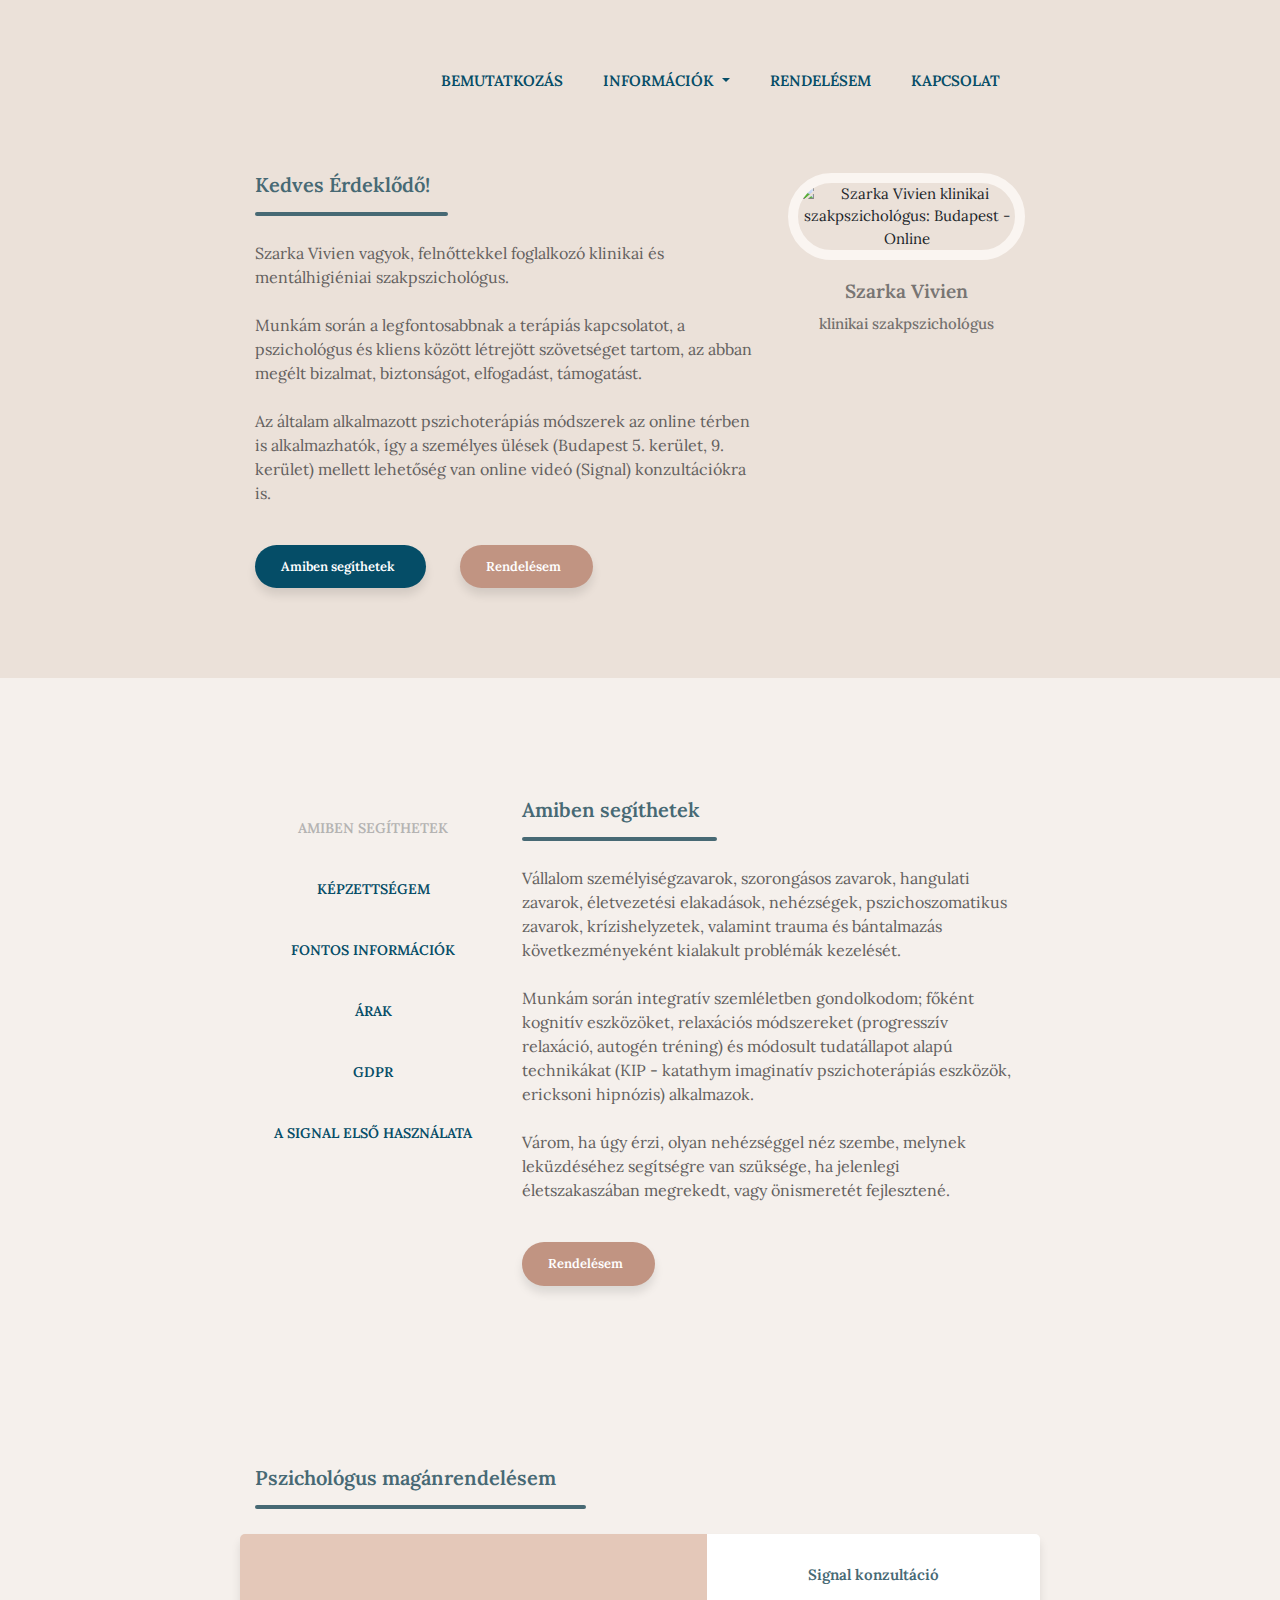
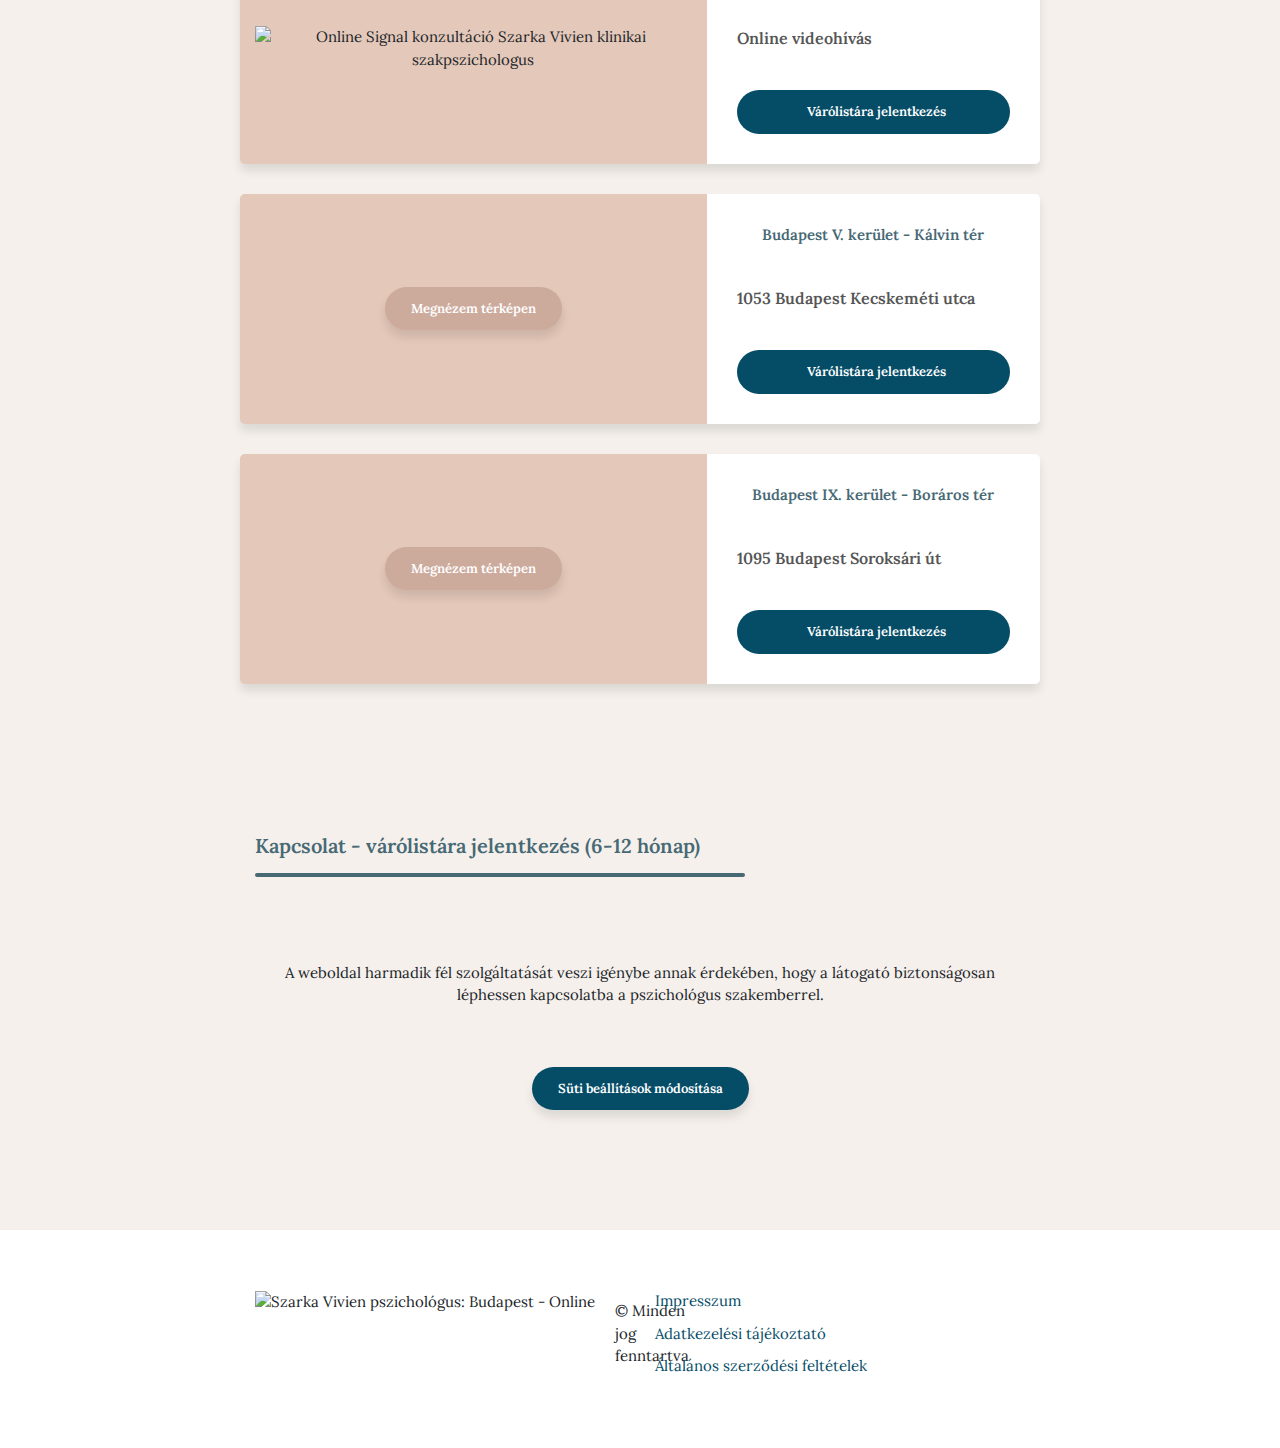
==== commit 84ccfd8c: "fixed signal desc" ====
--- a/index.html
+++ b/index.html
@@ -658,7 +658,7 @@
 
 Munkám során a legfontosabbnak a terápiás kapcsolatot, a pszichológus és kliens között létrejött szövetséget tartom, az abban megélt bizalmat, biztonságot, elfogadást, támogatást.
                             
-Az általam alkalmazott pszichoterápiás módszerek az online térben is alkalmazhatók, így a személyes ülések (Budapest 5. kerület, 9. kerület) mellett lehetőség van online videó hívás (Signal) konzultációkra is.</p>
+Az általam alkalmazott pszichoterápiás módszerek az online térben is alkalmazhatók, így a személyes ülések (Budapest 5. kerület, 9. kerület) mellett lehetőség van online videó (Signal) konzultációkra is.</p>
                         <a href="#amiben-segithetek" onclick="infoMenu(this.getAttribute('href'))" class="btn btn-primary mt-3 mb-4 mr-4">Amiben segíthetek &nbsp;<object alt="tovább ikon" title="tovább ikon" tabindex="-1" data="https://szarkavivien.hu/img/arrow-right-solid.svg" width="16" height="16"> </object></a> 
                         <a href="#rendelesem" class="btn btn-secondary highlighted mt-3 mb-4 mr-4">Rendelésem &nbsp;<object alt="tovább ikon" title="tovább ikon" tabindex="-1" data="https://szarkavivien.hu/img/arrow-right-solid.svg" width="16" height="16"> </object></a>
                         <br>
@@ -802,7 +802,7 @@
                         </div>
                         <div class="info-content" id="signal-segitseg">
                             <h2>A Signal első használata</h2>
-                            <p>A Signal egy ingyenes, biztonságos üzenetküldő és videóhívó alkalmazás, amely nagy hangsúlyt fektet a magánszféra védelmére.</p>
+                            <p>A Skype megszűnésével a jövőben a Signal-t használjuk online videóhívásokhoz. A Signal egy ingyenes, biztonságos üzenetküldő és videóhívó alkalmazás, amely nagy hangsúlyt fektet a magánszféra védelmére.</p>
                             <br>
                             <h3>Okostelefonra telepítés:</h3>
                             <br>
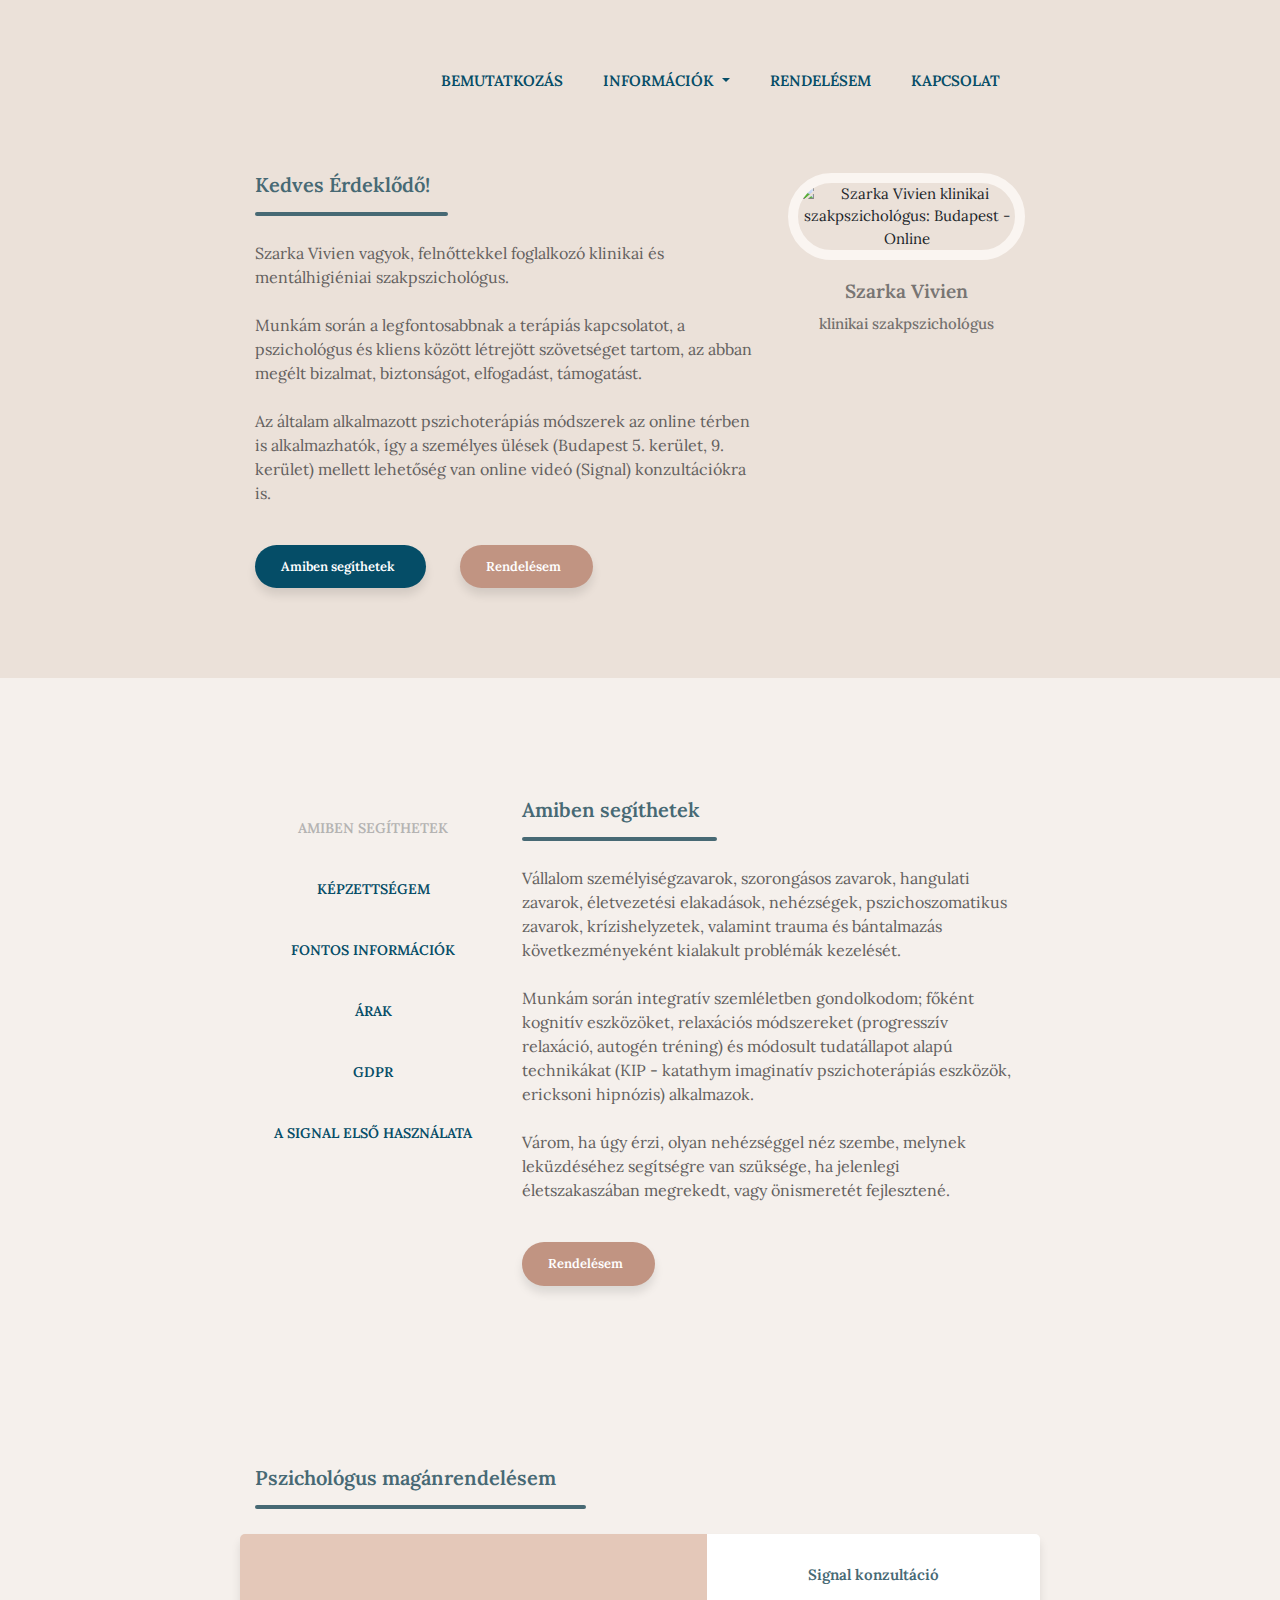
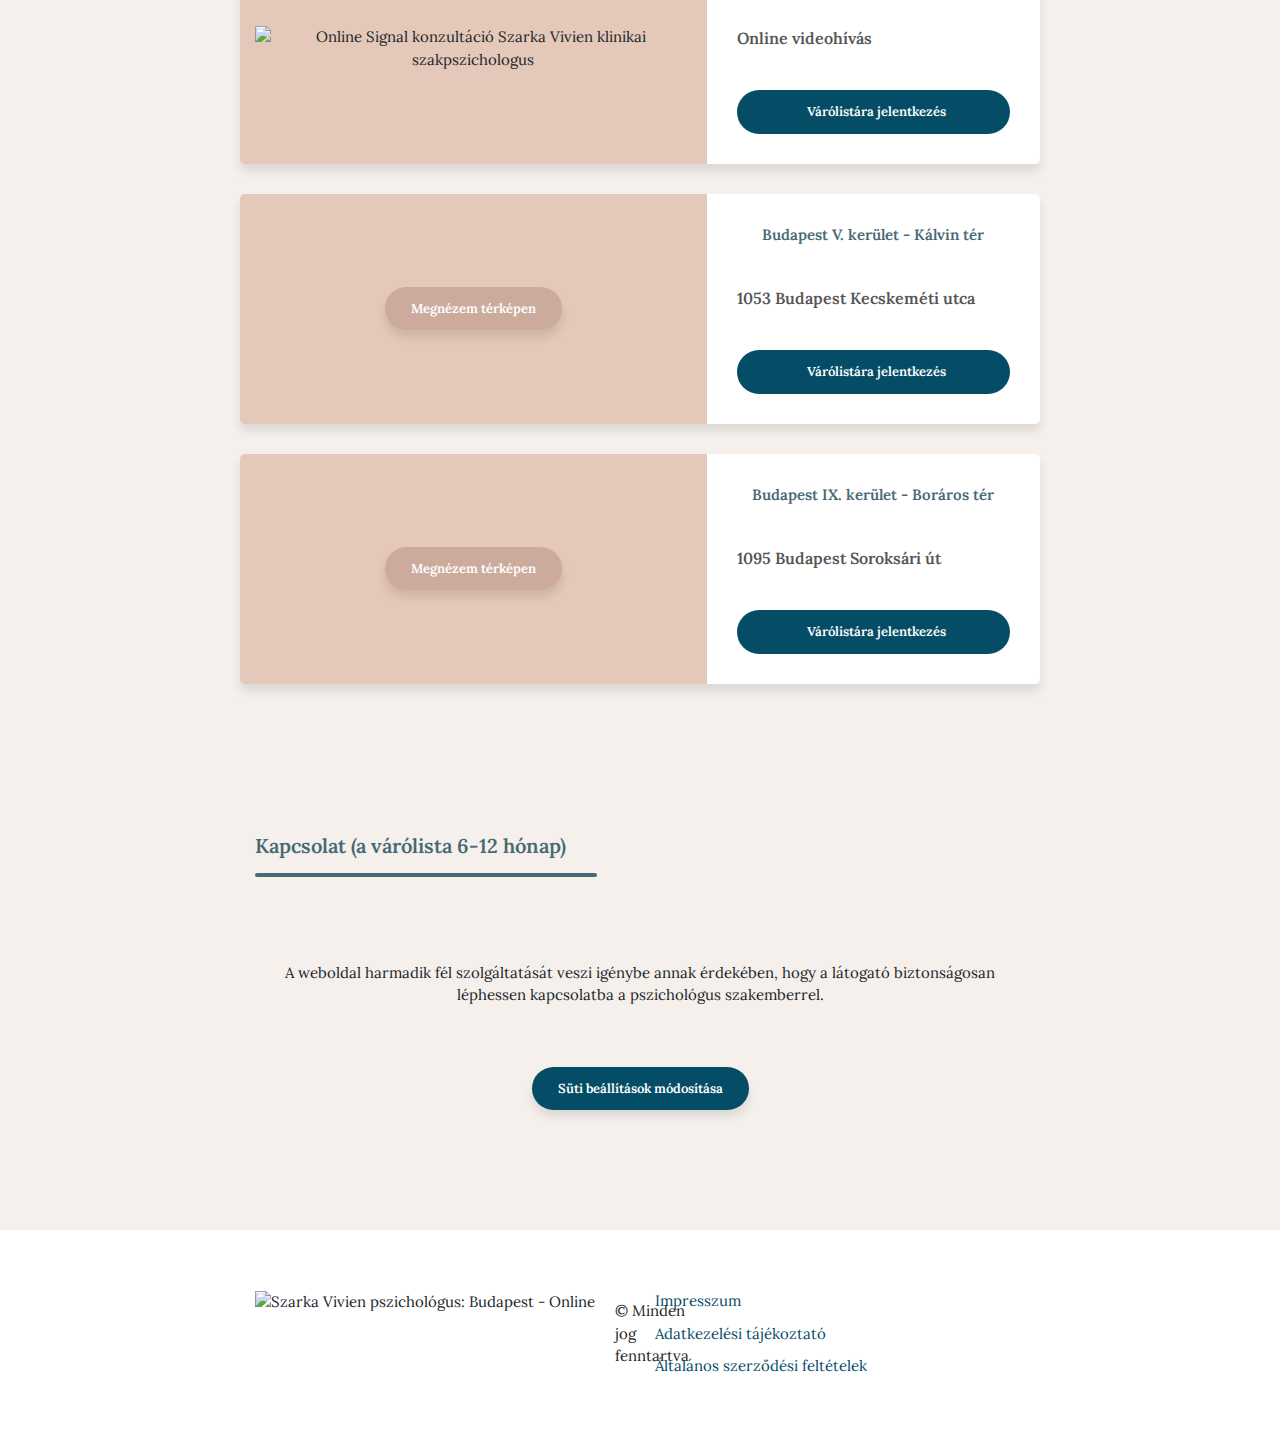
==== commit 8e968451: "fixed varolista" ====
--- a/index.html
+++ b/index.html
@@ -877,7 +877,7 @@
             </div>
 
             <div class="container pb-5 pt-5 kapcsolat">
-                <h2 id="kapcsolat">Kapcsolat - várólistára jelentkezés (6-12 hónap)</h2>
+                <h2 id="kapcsolat">Kapcsolat (a várólista 6-12 hónap)</h2>
                 <div id="cookieConsentChangeForContact" class="text-center">
                     <div class="mt-5">A weboldal harmadik fél szolgáltatását veszi igénybe annak érdekében, hogy a látogató biztonságosan léphessen kapcsolatba a pszichológus szakemberrel.</div>
                     <button data-cc="c-settings" class="btn btn-primary mt-5 mb-5">Süti beállítások módosítása</button>
